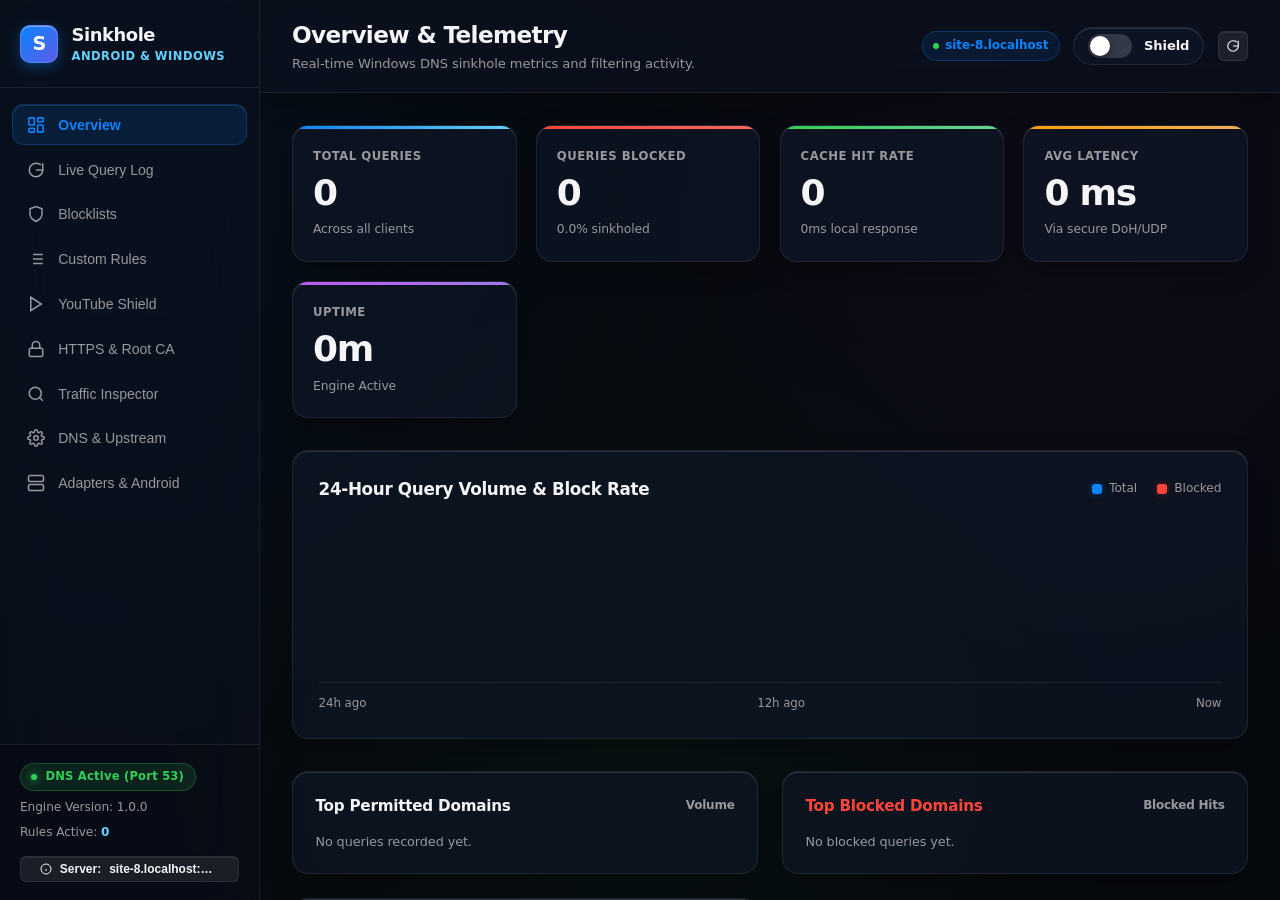
==== android/app/src/main/assets/index.html @ f1a3c6c8 "feat: complete native Android Studio app and mobile-optimized hybrid dashboard" ====
<!DOCTYPE html>
<html lang="en">
<head>
  <meta charset="UTF-8">
  <meta name="viewport" content="width=device-width, initial-scale=1.0, viewport-fit=cover">
  <meta name="theme-color" content="#06090e" media="(prefers-color-scheme: dark)">
  <meta name="theme-color" content="#06090e">
  <meta name="mobile-web-app-capable" content="yes">
  <meta name="apple-mobile-web-app-capable" content="yes">
  <meta name="apple-mobile-web-app-status-bar-style" content="black-translucent">
  <link rel="manifest" href="/manifest.json">
  <title>Sinkhole - Windows Network Ad & Tracker Filter</title>
  <style>
    /* -------------------------------------------------------------
       APPLE DESIGN & MOBILE-NATIVE INTERFACE TOKENS
       WWDC Designing Fluid Interfaces, Emil Kowalski & Mobile-Native
       ------------------------------------------------------------- */
    :root {
      /* Typography & Font Sizing */
      --font-system: -apple-system, BlinkMacSystemFont, "SF Pro Display", "SF Pro Text", "Segoe UI Variable Text", "Segoe UI", Roboto, system-ui, sans-serif;
      --font-mono: "SF Mono", "Cascadia Code", "Fira Code", Menlo, Consolas, monospace;

      /* Dark Mode Palette with Translucency */
      --bg-base: #06090e;
      --bg-ambient-blue: rgba(10, 132, 255, 0.05);
      --bg-ambient-purple: rgba(191, 90, 242, 0.04);
      --bg-ambient-emerald: rgba(48, 209, 88, 0.04);

      /* Dynamic Glass Materials */
      --glass-sidebar: rgba(11, 17, 29, 0.75);
      --glass-topbar: rgba(11, 17, 29, 0.82);
      --glass-card: rgba(17, 25, 42, 0.58);
      --glass-card-hover: rgba(24, 35, 58, 0.72);
      --glass-input: rgba(8, 13, 23, 0.7);
      --glass-border: rgba(255, 255, 255, 0.08);
      --glass-border-hover: rgba(255, 255, 255, 0.16);
      --glass-highlight: rgba(255, 255, 255, 0.12);

      /* Apple System Hues (Dark Mode Vibrancy) */
      --apple-blue: #0A84FF;
      --apple-blue-glow: rgba(10, 132, 255, 0.35);
      --apple-green: #30D158;
      --apple-green-glow: rgba(48, 209, 88, 0.35);
      --apple-red: #FF453A;
      --apple-red-glow: rgba(255, 69, 58, 0.35);
      --apple-amber: #FF9F0A;
      --apple-amber-glow: rgba(255, 159, 10, 0.35);
      --apple-purple: #BF5AF2;
      --apple-purple-glow: rgba(191, 90, 242, 0.35);
      --apple-teal: #64D2FF;
      --apple-indigo: #5E5CE6;

      /* Text Hierarchy */
      --text-primary: #F5F5F7;
      --text-secondary: #98989D;
      --text-tertiary: #636366;
      --text-inverse: #000000;

      /* Spring Constants */
      --spring-crit: cubic-bezier(0.16, 1, 0.3, 1);
      --spring-overshoot: cubic-bezier(0.175, 0.885, 0.32, 1.275);
      --spring-press: cubic-bezier(0.2, 0, 0, 1);
      --radius-sm: 8px;
      --radius-md: 12px;
      --radius-lg: 16px;
      --radius-pill: 9999px;
    }

    /* Base Reset & Mobile-Native Performance */
    *, *::before, *::after {
      box-sizing: border-box;
      margin: 0;
      padding: 0;
      -webkit-font-smoothing: antialiased;
      -moz-osx-font-smoothing: grayscale;
    }

    html {
      -webkit-tap-highlight-color: transparent; /* Kill touch tap highlight flash */
    }

    body {
      background-color: var(--bg-base);
      background-image:
        radial-gradient(circle at 10% 15%, var(--bg-ambient-blue) 0%, transparent 45%),
        radial-gradient(circle at 85% 25%, var(--bg-ambient-purple) 0%, transparent 40%),
        radial-gradient(circle at 50% 85%, var(--bg-ambient-emerald) 0%, transparent 50%);
      background-attachment: fixed;
      color: var(--text-primary);
      font-family: var(--font-system);
      font-size: 14px;
      line-height: 1.45;
      letter-spacing: -0.006em;
      min-height: 100vh;
      min-height: 100dvh;
      display: flex;
      overflow: hidden;
      overscroll-behavior-y: none; /* Prevent pull-to-refresh hijacking */
      padding-top: env(safe-area-inset-top, 0px);
      padding-left: env(safe-area-inset-left, 0px);
      padding-right: env(safe-area-inset-right, 0px);
    }

    button, a, input, select, textarea {
      touch-action: manipulation; /* Eliminate 300ms tap delay */
    }

    /* Tabular numbers for counters, latency and timestamps */
    .num-tnum {
      font-feature-settings: "tnum" 1, "cv02" 1;
    }

    /* -------------------------------------------------------------
       1. SIDEBAR / DRAWER NAVIGATION
       ------------------------------------------------------------- */
    aside {
      width: 260px;
      background: var(--glass-sidebar);
      backdrop-filter: blur(28px) saturate(190%);
      -webkit-backdrop-filter: blur(28px) saturate(190%);
      border-right: 1px solid var(--glass-border);
      display: flex;
      flex-direction: column;
      flex-shrink: 0;
      z-index: 50;
      user-select: none;
      transition: transform 300ms var(--spring-crit);
    }

    .brand {
      padding: 1.4rem 1.25rem;
      display: flex;
      align-items: center;
      gap: 0.85rem;
      border-bottom: 1px solid var(--glass-border);
    }

    .brand-logo {
      width: 38px;
      height: 38px;
      background: linear-gradient(135deg, #0A84FF 0%, #5E5CE6 100%);
      border-radius: 10px;
      display: flex;
      align-items: center;
      justify-content: center;
      font-weight: 800;
      color: #ffffff;
      font-size: 1.2rem;
      box-shadow: 0 4px 14px var(--apple-blue-glow), inset 0 1px 0 rgba(255, 255, 255, 0.35);
      border: 1px solid rgba(255, 255, 255, 0.15);
      letter-spacing: -0.03em;
    }

    .brand-title {
      font-weight: 700;
      font-size: 1.12rem;
      letter-spacing: -0.025em;
      color: var(--text-primary);
    }

    .brand-sub {
      font-size: 0.72rem;
      color: var(--apple-teal);
      font-weight: 600;
      letter-spacing: 0.04em;
      text-transform: uppercase;
    }

    nav {
      padding: 1rem 0.75rem;
      display: flex;
      flex-direction: column;
      gap: 0.25rem;
      flex: 1;
      overflow-y: auto;
    }

    .nav-btn {
      display: flex;
      align-items: center;
      gap: 0.85rem;
      padding: 0.65rem 0.85rem;
      color: var(--text-secondary);
      border-radius: var(--radius-md);
      border: 1px solid transparent;
      background: transparent;
      cursor: pointer;
      font-size: 0.88rem;
      font-weight: 500;
      text-align: left;
      width: 100%;
      position: relative;
      transition: background 160ms var(--spring-crit), color 160ms var(--spring-crit), border-color 160ms;
    }

    .nav-btn svg {
      width: 18px;
      height: 18px;
      stroke-width: 2;
      flex-shrink: 0;
      transition: transform 180ms var(--spring-crit);
    }

    @media (hover: hover) and (pointer: fine) {
      .nav-btn:hover {
        background: rgba(255, 255, 255, 0.04);
        color: var(--text-primary);
      }
      .btn-secondary:hover {
        background: rgba(255, 255, 255, 0.12);
        border-color: var(--glass-border-hover);
      }
      .btn-primary:hover {
        background: linear-gradient(180deg, #1A8EFF 0%, #0A7AE5 100%);
        box-shadow: 0 6px 16px var(--apple-blue-glow), inset 0 1px 0 rgba(255, 255, 255, 0.45);
      }
      .stat-card:hover {
        transform: translateY(-2px);
        border-color: var(--glass-border-hover);
        box-shadow: inset 0 1px 0 rgba(255, 255, 255, 0.18), 0 12px 32px rgba(0, 0, 0, 0.38);
      }
    }

    .nav-btn:active, .btn:active, .mobile-nav-item:active {
      transform: scale(0.97);
      transition: transform 80ms var(--spring-press);
    }

    .nav-btn.active {
      background: rgba(10, 132, 255, 0.12);
      color: var(--apple-blue);
      font-weight: 600;
      border-color: rgba(10, 132, 255, 0.25);
      box-shadow: inset 0 1px 0 rgba(255, 255, 255, 0.08);
    }

    .nav-btn.active svg {
      transform: scale(1.06);
    }

    .sidebar-footer {
      padding: 1.1rem 1.25rem;
      border-top: 1px solid var(--glass-border);
      font-size: 0.76rem;
      color: var(--text-secondary);
      display: flex;
      flex-direction: column;
      gap: 0.5rem;
      background: rgba(0, 0, 0, 0.15);
    }

    .status-pill {
      display: inline-flex;
      align-items: center;
      gap: 0.5rem;
      padding: 0.28rem 0.65rem;
      background: rgba(48, 209, 88, 0.12);
      color: var(--apple-green);
      border-radius: var(--radius-pill);
      font-size: 0.72rem;
      font-weight: 600;
      letter-spacing: 0.02em;
      border: 1px solid rgba(48, 209, 88, 0.25);
      width: fit-content;
    }

    .status-dot {
      width: 6px;
      height: 6px;
      border-radius: 50%;
      background: currentColor;
      box-shadow: 0 0 8px currentColor;
      animation: pulseGlow 2.5s infinite ease-in-out;
    }

    @keyframes pulseGlow {
      0%, 100% { opacity: 1; transform: scale(1); }
      50% { opacity: 0.45; transform: scale(0.85); }
    }

    /* -------------------------------------------------------------
       2. MAIN VIEW CONTAINER & FLOATING TOPBAR
       ------------------------------------------------------------- */
    main {
      flex: 1;
      height: 100vh;
      height: 100dvh;
      overflow-y: auto;
      overflow-x: hidden;
      display: flex;
      flex-direction: column;
      position: relative;
    }

    .topbar {
      position: sticky;
      top: 0;
      z-index: 40;
      background: var(--glass-topbar);
      backdrop-filter: blur(24px) saturate(190%);
      -webkit-backdrop-filter: blur(24px) saturate(190%);
      border-bottom: 1px solid var(--glass-border);
      padding: 1.15rem 2rem;
      display: flex;
      justify-content: space-between;
      align-items: center;
      box-shadow: 0 8px 24px rgba(0, 0, 0, 0.25);
    }

    .topbar-left {
      display: flex;
      align-items: center;
      gap: 0.75rem;
    }

    .menu-toggle-btn {
      display: none;
      background: rgba(255, 255, 255, 0.06);
      border: 1px solid var(--glass-border);
      border-radius: var(--radius-sm);
      color: var(--text-primary);
      padding: 0.5rem;
      cursor: pointer;
      align-items: center;
      justify-content: center;
    }

    .menu-toggle-btn svg {
      width: 20px;
      height: 20px;
    }

    .view-title {
      font-size: 1.45rem;
      font-weight: 700;
      letter-spacing: -0.028em;
      color: var(--text-primary);
    }

    .view-desc {
      font-size: 0.82rem;
      color: var(--text-secondary);
      margin-top: 0.15rem;
    }

    .topbar-actions {
      display: flex;
      align-items: center;
      gap: 0.85rem;
    }

    .server-pill {
      display: inline-flex;
      align-items: center;
      gap: 0.4rem;
      padding: 0.35rem 0.65rem;
      background: rgba(10, 132, 255, 0.1);
      border: 1px solid rgba(10, 132, 255, 0.25);
      border-radius: var(--radius-pill);
      color: var(--apple-blue);
      font-size: 0.75rem;
      font-weight: 600;
      cursor: pointer;
      user-select: none;
    }

    /* -------------------------------------------------------------
       3. APPLE HARDWARE SPRING SWITCH (iOS Physics)
       ------------------------------------------------------------- */
    .apple-switch {
      display: inline-flex;
      align-items: center;
      gap: 0.75rem;
      cursor: pointer;
      user-select: none;
      background: var(--glass-card);
      border: 1px solid var(--glass-border);
      padding: 0.35rem 0.85rem;
      border-radius: var(--radius-pill);
      box-shadow: inset 0 1px 0 var(--glass-highlight);
      transition: background 180ms, border-color 180ms;
    }

    .apple-switch-label {
      font-size: 0.82rem;
      font-weight: 600;
      color: var(--text-primary);
    }

    .apple-switch input {
      display: none;
    }

    .apple-switch-track {
      width: 44px;
      height: 24px;
      background: rgba(255, 255, 255, 0.16);
      border-radius: var(--radius-pill);
      position: relative;
      transition: background 250ms var(--spring-crit), box-shadow 250ms;
    }

    .apple-switch-thumb {
      position: absolute;
      top: 2px;
      left: 2px;
      width: 20px;
      height: 20px;
      background: #ffffff;
      border-radius: 50%;
      box-shadow: 0 2px 6px rgba(0, 0, 0, 0.4);
      transition: transform 300ms var(--spring-overshoot), width 120ms;
    }

    .apple-switch:active .apple-switch-thumb {
      width: 24px;
    }

    .apple-switch input:checked + .apple-switch-track {
      background: var(--apple-green);
      box-shadow: 0 0 14px var(--apple-green-glow);
    }

    .apple-switch input:checked + .apple-switch-track .apple-switch-thumb {
      transform: translateX(20px);
    }

    /* -------------------------------------------------------------
       4. INTERACTIVE VIEW PANELS & TRANSITIONS
       ------------------------------------------------------------- */
    .view-container {
      display: none;
      padding: 2rem;
      max-width: 1320px;
      width: 100%;
      margin: 0 auto;
      animation: viewSlideIn 320ms var(--spring-crit) forwards;
      will-change: transform, opacity;
    }

    .view-container.active {
      display: block;
    }

    @keyframes viewSlideIn {
      0% {
        opacity: 0;
        transform: translateY(6px) scale(0.995);
      }
      100% {
        opacity: 1;
        transform: translateY(0) scale(1);
      }
    }

    /* -------------------------------------------------------------
       5. TELEMETRY CARDS & OPTICAL METRICS
       ------------------------------------------------------------- */
    .stats-grid {
      display: grid;
      grid-template-columns: repeat(auto-fit, minmax(210px, 1fr));
      gap: 1.2rem;
      margin-bottom: 2rem;
    }

    .stat-card {
      background: var(--glass-card);
      backdrop-filter: blur(20px) saturate(180%);
      -webkit-backdrop-filter: blur(20px) saturate(180%);
      border: 1px solid var(--glass-border);
      border-radius: var(--radius-lg);
      padding: 1.35rem 1.25rem;
      display: flex;
      flex-direction: column;
      gap: 0.45rem;
      position: relative;
      overflow: hidden;
      box-shadow: inset 0 1px 0 var(--glass-highlight), 0 8px 24px rgba(0, 0, 0, 0.28);
      transition: transform 240ms var(--spring-crit), border-color 240ms, box-shadow 240ms;
    }

    .stat-card::after {
      content: '';
      position: absolute;
      top: 0;
      left: 0;
      right: 0;
      height: 3px;
      background: transparent;
      transition: background 200ms;
    }

    .stat-card.blue::after { background: linear-gradient(90deg, var(--apple-blue), var(--apple-teal)); }
    .stat-card.red::after { background: linear-gradient(90deg, var(--apple-red), #FF6961); }
    .stat-card.green::after { background: linear-gradient(90deg, var(--apple-green), #68D391); }
    .stat-card.amber::after { background: linear-gradient(90deg, var(--apple-amber), #F6AD55); }
    .stat-card.purple::after { background: linear-gradient(90deg, var(--apple-purple), #9F7AEA); }

    .stat-title {
      font-size: 0.73rem;
      color: var(--text-secondary);
      text-transform: uppercase;
      font-weight: 600;
      letter-spacing: 0.04em;
    }

    .stat-value {
      font-size: 2.25rem;
      font-weight: 700;
      line-height: 1.05;
      letter-spacing: -0.035em;
      color: var(--text-primary);
      font-feature-settings: "tnum" 1, "cv02" 1;
      margin: 0.15rem 0;
    }

    .stat-sub {
      font-size: 0.77rem;
      color: var(--text-secondary);
      font-weight: 500;
    }

    /* -------------------------------------------------------------
       6. INTERACTIVE 24-HOUR TIMELINE & SCRUBBER
       ------------------------------------------------------------- */
    .chart-card {
      background: var(--glass-card);
      backdrop-filter: blur(20px) saturate(180%);
      -webkit-backdrop-filter: blur(20px) saturate(180%);
      border: 1px solid var(--glass-border);
      border-radius: var(--radius-lg);
      padding: 1.6rem;
      margin-bottom: 2rem;
      box-shadow: inset 0 1px 0 var(--glass-highlight), 0 8px 24px rgba(0, 0, 0, 0.28);
      position: relative;
    }

    .chart-header {
      display: flex;
      justify-content: space-between;
      align-items: center;
      margin-bottom: 1.4rem;
    }

    .chart-title {
      font-size: 1.05rem;
      font-weight: 600;
      letter-spacing: -0.02em;
    }

    .chart-legend {
      display: flex;
      gap: 1.25rem;
      font-size: 0.76rem;
      color: var(--text-secondary);
    }

    .legend-item {
      display: flex;
      align-items: center;
      gap: 0.45rem;
      font-weight: 500;
    }

    .legend-box {
      width: 10px;
      height: 10px;
      border-radius: 3px;
    }

    .legend-box.total { background: var(--apple-blue); box-shadow: 0 0 6px var(--apple-blue-glow); }
    .legend-box.blocked { background: var(--apple-red); box-shadow: 0 0 6px var(--apple-red-glow); }

    .chart-bars-wrap {
      position: relative;
      height: 160px;
      border-bottom: 1px solid var(--glass-border);
      padding-top: 1rem;
    }

    .chart-bars {
      display: flex;
      align-items: flex-end;
      gap: 6px;
      height: 100%;
      width: 100%;
    }

    .bar-col {
      flex: 1;
      height: 100%;
      display: flex;
      flex-direction: column;
      justify-content: flex-end;
      position: relative;
      cursor: pointer;
      border-radius: 4px 4px 0 0;
      transition: background 120ms;
    }

    .bar-col:hover {
      background: rgba(255, 255, 255, 0.04);
    }

    .bar-fill {
      width: 100%;
      background: linear-gradient(to top, rgba(10, 132, 255, 0.25), var(--apple-blue));
      border-radius: 4px 4px 0 0;
      position: relative;
      min-height: 3px;
      transition: height 300ms var(--spring-crit);
    }

    .bar-fill-blocked {
      position: absolute;
      bottom: 0;
      width: 100%;
      background: linear-gradient(to top, rgba(255, 69, 58, 0.5), var(--apple-red));
      border-radius: 4px 4px 0 0;
      min-height: 2px;
      box-shadow: 0 0 8px var(--apple-red-glow);
    }

    #chartScrubberTooltip {
      position: absolute;
      top: 12px;
      left: 0;
      pointer-events: none;
      background: rgba(18, 27, 44, 0.92);
      backdrop-filter: blur(20px);
      -webkit-backdrop-filter: blur(20px);
      border: 1px solid var(--glass-border-hover);
      box-shadow: 0 10px 30px rgba(0, 0, 0, 0.5), inset 0 1px 0 rgba(255, 255, 255, 0.2);
      padding: 0.45rem 0.85rem;
      border-radius: var(--radius-md);
      font-size: 0.75rem;
      white-space: nowrap;
      z-index: 20;
      opacity: 0;
      transform: translateX(-50%) translateY(0);
      transition: opacity 160ms, transform 160ms var(--spring-crit);
    }

    #chartScrubberTooltip.visible {
      opacity: 1;
    }

    .chart-labels {
      display: flex;
      justify-content: space-between;
      margin-top: 0.75rem;
      font-size: 0.74rem;
      color: var(--text-secondary);
      font-weight: 500;
    }

    /* -------------------------------------------------------------
       7. RANKINGS & PROPORTION METERS
       ------------------------------------------------------------- */
    .ranks-grid {
      display: grid;
      grid-template-columns: repeat(auto-fit, minmax(320px, 1fr));
      gap: 1.5rem;
      margin-bottom: 2rem;
    }

    .rank-card {
      background: var(--glass-card);
      backdrop-filter: blur(20px) saturate(180%);
      -webkit-backdrop-filter: blur(20px) saturate(180%);
      border: 1px solid var(--glass-border);
      border-radius: var(--radius-lg);
      padding: 1.4rem;
      box-shadow: inset 0 1px 0 var(--glass-highlight), 0 8px 24px rgba(0, 0, 0, 0.28);
    }

    .rank-title {
      font-size: 0.95rem;
      font-weight: 600;
      letter-spacing: -0.015em;
      margin-bottom: 1rem;
      display: flex;
      justify-content: space-between;
      align-items: center;
    }

    .rank-list {
      display: flex;
      flex-direction: column;
      gap: 0.5rem;
    }

    .rank-item {
      display: flex;
      align-items: center;
      justify-content: space-between;
      font-size: 0.84rem;
      padding: 0.55rem 0.75rem;
      border-radius: var(--radius-sm);
      background: rgba(255, 255, 255, 0.02);
      border: 1px solid rgba(255, 255, 255, 0.03);
      position: relative;
      overflow: hidden;
      transition: background 150ms;
    }

    .rank-key {
      overflow: hidden;
      text-overflow: ellipsis;
      white-space: nowrap;
      max-width: 220px;
      font-family: var(--font-mono);
      font-size: 0.8rem;
    }

    .rank-val {
      font-weight: 600;
      color: var(--text-secondary);
      background: rgba(255, 255, 255, 0.06);
      padding: 0.2rem 0.5rem;
      border-radius: 6px;
      font-size: 0.74rem;
      font-feature-settings: "tnum" 1;
    }

    /* -------------------------------------------------------------
       8. TABLES & LIVE INSPECTION STREAMS
       ------------------------------------------------------------- */
    .table-container {
      background: var(--glass-card);
      backdrop-filter: blur(20px) saturate(180%);
      -webkit-backdrop-filter: blur(20px) saturate(180%);
      border: 1px solid var(--glass-border);
      border-radius: var(--radius-lg);
      overflow-x: auto;
      margin-bottom: 2rem;
      box-shadow: inset 0 1px 0 var(--glass-highlight), 0 8px 24px rgba(0, 0, 0, 0.28);
    }

    .table-toolbar {
      padding: 1.1rem 1.4rem;
      display: flex;
      justify-content: space-between;
      align-items: center;
      gap: 1rem;
      border-bottom: 1px solid var(--glass-border);
      background: rgba(255, 255, 255, 0.015);
      flex-wrap: wrap;
    }

    table {
      width: 100%;
      border-collapse: collapse;
      font-size: 0.84rem;
      text-align: left;
      min-width: 600px;
    }

    th {
      padding: 0.9rem 1.25rem;
      background: rgba(0, 0, 0, 0.25);
      color: var(--text-secondary);
      font-weight: 600;
      text-transform: uppercase;
      font-size: 0.68rem;
      letter-spacing: 0.05em;
      border-bottom: 1px solid var(--glass-border);
      user-select: none;
    }

    td {
      padding: 0.85rem 1.25rem;
      border-bottom: 1px solid var(--glass-border);
      color: var(--text-primary);
      transition: background 120ms;
    }

    tr:last-child td { border-bottom: none; }
    tr:hover td { background: rgba(255, 255, 255, 0.03); }

    .row-animate-enter {
      animation: rowFadeSlide 280ms var(--spring-crit) forwards;
    }

    @keyframes rowFadeSlide {
      from {
        opacity: 0;
        background: rgba(10, 132, 255, 0.12);
        transform: translateY(-4px);
      }
      to {
        opacity: 1;
        background: transparent;
        transform: translateY(0);
      }
    }

    /* -------------------------------------------------------------
       9. STATUS BADGES & CAPSULES
       ------------------------------------------------------------- */
    .badge {
      display: inline-flex;
      align-items: center;
      gap: 0.4rem;
      padding: 0.24rem 0.65rem;
      border-radius: var(--radius-pill);
      font-size: 0.7rem;
      font-weight: 600;
      text-transform: uppercase;
      letter-spacing: 0.03em;
      border: 1px solid transparent;
    }

    .badge-dot {
      width: 5px;
      height: 5px;
      border-radius: 50%;
      background: currentColor;
    }

    .badge.allowed {
      background: rgba(48, 209, 88, 0.12);
      color: var(--apple-green);
      border-color: rgba(48, 209, 88, 0.25);
    }

    .badge.blocked {
      background: rgba(255, 69, 58, 0.12);
      color: var(--apple-red);
      border-color: rgba(255, 69, 58, 0.25);
    }

    .badge.cached {
      background: rgba(10, 132, 255, 0.12);
      color: var(--apple-blue);
      border-color: rgba(10, 132, 255, 0.25);
    }

    .badge.error {
      background: rgba(255, 159, 10, 0.12);
      color: var(--apple-amber);
      border-color: rgba(255, 159, 10, 0.25);
    }

    /* -------------------------------------------------------------
       10. INPUTS, BUTTONS & FORM ELEMENTS
       ------------------------------------------------------------- */
    .input-group {
      display: flex;
      gap: 0.65rem;
      align-items: center;
      flex-wrap: wrap;
    }

    input[type="text"], input[type="number"], select, textarea {
      background: var(--glass-input);
      border: 1px solid var(--glass-border);
      color: var(--text-primary);
      padding: 0.55rem 0.95rem;
      border-radius: var(--radius-sm);
      font-size: 0.85rem;
      font-family: inherit;
      outline: none;
      box-shadow: inset 0 1px 2px rgba(0, 0, 0, 0.25);
      transition: border-color 150ms, box-shadow 150ms;
    }

    input[type="text"]:focus, input[type="number"]:focus, select:focus, textarea:focus {
      border-color: var(--apple-blue);
      box-shadow: 0 0 0 3px var(--apple-blue-glow);
    }

    textarea {
      width: 100%;
      min-height: 80px;
      resize: vertical;
    }

    .btn {
      display: inline-flex;
      align-items: center;
      gap: 0.5rem;
      padding: 0.55rem 1.05rem;
      border-radius: var(--radius-sm);
      border: 1px solid transparent;
      cursor: pointer;
      font-size: 0.84rem;
      font-weight: 600;
      white-space: nowrap;
      user-select: none;
      transition: transform 80ms var(--spring-press), background 160ms, border-color 160ms, box-shadow 160ms;
    }

    .btn-primary {
      background: linear-gradient(180deg, #0A84FF 0%, #0071E3 100%);
      color: #ffffff;
      border-color: rgba(255, 255, 255, 0.2);
      box-shadow: 0 4px 12px var(--apple-blue-glow), inset 0 1px 0 rgba(255, 255, 255, 0.35);
    }

    .btn-secondary {
      background: rgba(255, 255, 255, 0.08);
      color: var(--text-primary);
      border-color: var(--glass-border);
      box-shadow: inset 0 1px 0 rgba(255, 255, 255, 0.08);
    }

    .btn-danger {
      background: rgba(255, 69, 58, 0.15);
      color: var(--apple-red);
      border-color: rgba(255, 69, 58, 0.25);
    }

    .btn-sm {
      padding: 0.32rem 0.7rem;
      font-size: 0.75rem;
      border-radius: 6px;
    }

    /* -------------------------------------------------------------
       11. PANELS & SECTIONS
       ------------------------------------------------------------- */
    .panel {
      background: var(--glass-card);
      backdrop-filter: blur(20px) saturate(180%);
      -webkit-backdrop-filter: blur(20px) saturate(180%);
      border: 1px solid var(--glass-border);
      border-radius: var(--radius-lg);
      padding: 1.6rem;
      margin-bottom: 1.5rem;
      box-shadow: inset 0 1px 0 var(--glass-highlight), 0 8px 24px rgba(0, 0, 0, 0.28);
    }

    .panel-title {
      font-size: 1.15rem;
      font-weight: 700;
      letter-spacing: -0.022em;
      margin-bottom: 0.25rem;
    }

    .panel-sub {
      font-size: 0.82rem;
      color: var(--text-secondary);
      margin-bottom: 1.4rem;
    }

    .form-row {
      display: flex;
      flex-direction: column;
      gap: 0.45rem;
      margin-bottom: 1.25rem;
    }

    .form-row label {
      font-size: 0.8rem;
      font-weight: 600;
      color: var(--text-secondary);
    }

    .form-help {
      font-size: 0.74rem;
      color: var(--text-secondary);
      margin-top: 0.25rem;
    }

    .code-box {
      background: rgba(0, 0, 0, 0.35);
      border: 1px solid var(--glass-border);
      border-radius: 6px;
      padding: 0.65rem 0.85rem;
      font-family: var(--font-mono);
      font-size: 0.8rem;
      color: var(--apple-teal);
      overflow-x: auto;
    }

    /* -------------------------------------------------------------
       12. SONNER-GRADE FLUID TOAST & MODAL SYSTEM
       ------------------------------------------------------------- */
    .toast {
      position: fixed;
      bottom: 2rem;
      right: 2rem;
      background: rgba(22, 33, 54, 0.94);
      backdrop-filter: blur(24px) saturate(200%);
      -webkit-backdrop-filter: blur(24px) saturate(200%);
      color: #ffffff;
      padding: 0.85rem 1.4rem;
      border-radius: var(--radius-md);
      border: 1px solid var(--apple-blue);
      box-shadow: 0 16px 36px rgba(0, 0, 0, 0.55), inset 0 1px 0 rgba(255, 255, 255, 0.2);
      z-index: 1000;
      transform: translateY(30px) scale(0.92);
      opacity: 0;
      pointer-events: none;
      transition: transform 320ms var(--spring-crit), opacity 240ms;
      font-size: 0.86rem;
      font-weight: 500;
      display: flex;
      align-items: center;
      gap: 0.65rem;
    }

    .toast.show {
      transform: translateY(0) scale(1);
      opacity: 1;
      pointer-events: auto;
    }

    /* Modal Backdrop & Sheet */
    .modal-backdrop {
      position: fixed;
      inset: 0;
      background: rgba(0, 0, 0, 0.65);
      backdrop-filter: blur(12px);
      -webkit-backdrop-filter: blur(12px);
      z-index: 200;
      display: none;
      align-items: center;
      justify-content: center;
      padding: 1rem;
      animation: fadeIn 200ms ease;
    }

    .modal-backdrop.active {
      display: flex;
    }

    .modal-card {
      background: rgba(20, 30, 50, 0.95);
      border: 1px solid var(--glass-border-hover);
      box-shadow: 0 24px 60px rgba(0, 0, 0, 0.7), inset 0 1px 0 rgba(255, 255, 255, 0.2);
      border-radius: var(--radius-lg);
      width: 100%;
      max-width: 480px;
      padding: 1.75rem;
      position: relative;
      animation: modalSlideUp 300ms var(--spring-crit);
    }

    @keyframes modalSlideUp {
      from { transform: translateY(20px) scale(0.96); opacity: 0; }
      to { transform: translateY(0) scale(1); opacity: 1; }
    }

    @keyframes fadeIn {
      from { opacity: 0; }
      to { opacity: 1; }
    }

    /* -------------------------------------------------------------
       13. MOBILE BOTTOM NAVIGATION & RESPONSIVE LAYOUT
       ------------------------------------------------------------- */
    .mobile-bottom-bar {
      display: none;
    }

    .drawer-scrim {
      display: none;
      position: fixed;
      inset: 0;
      background: rgba(0, 0, 0, 0.6);
      backdrop-filter: blur(8px);
      -webkit-backdrop-filter: blur(8px);
      z-index: 80;
    }

    @media (max-width: 768px) {
      body {
        flex-direction: column;
      }

      /* Transform desktop sidebar into slide-over drawer */
      aside {
        position: fixed;
        top: 0;
        bottom: 0;
        left: 0;
        width: 280px;
        z-index: 100;
        transform: translateX(-100%);
        box-shadow: 0 0 40px rgba(0, 0, 0, 0.8);
      }

      aside.drawer-open {
        transform: translateX(0);
      }

      .drawer-scrim.drawer-open {
        display: block;
      }

      .menu-toggle-btn {
        display: flex;
      }

      .topbar {
        padding: 0.85rem 1rem;
      }

      .view-title {
        font-size: 1.15rem;
      }

      .view-desc {
        display: none; /* Keep mobile topbar clean */
      }

      .view-container {
        padding: 1rem 0.85rem 5rem 0.85rem;
      }

      .stats-grid {
        grid-template-columns: repeat(2, 1fr);
        gap: 0.75rem;
      }

      .stat-card {
        padding: 1rem 0.85rem;
      }

      .stat-value {
        font-size: 1.75rem;
      }

      .chart-card {
        padding: 1.15rem 1rem;
      }

      .chart-bars-wrap {
        height: 120px;
      }

      .ranks-grid {
        grid-template-columns: 1fr;
        gap: 1rem;
      }

      /* Fix inputs auto-zooming on mobile */
      input[type="text"], input[type="number"], select, textarea {
        font-size: 16px !important;
      }

      /* Mobile Bottom Bar */
      .mobile-bottom-bar {
        display: flex;
        position: fixed;
        bottom: 0;
        left: 0;
        right: 0;
        height: calc(60px + env(safe-area-inset-bottom, 0px));
        padding-bottom: env(safe-area-inset-bottom, 0px);
        background: rgba(11, 17, 29, 0.92);
        backdrop-filter: blur(28px) saturate(200%);
        -webkit-backdrop-filter: blur(28px) saturate(200%);
        border-top: 1px solid var(--glass-border);
        z-index: 90;
        justify-content: space-around;
        align-items: center;
        user-select: none;
      }

      .mobile-nav-item {
        display: flex;
        flex-direction: column;
        align-items: center;
        gap: 3px;
        color: var(--text-secondary);
        font-size: 0.68rem;
        font-weight: 500;
        cursor: pointer;
        background: none;
        border: none;
        padding: 6px 12px;
        border-radius: var(--radius-sm);
        transition: color 150ms;
        touch-action: manipulation;
      }

      .mobile-nav-item svg {
        width: 22px;
        height: 22px;
        stroke-width: 2;
      }

      .mobile-nav-item.active {
        color: var(--apple-blue);
        font-weight: 600;
      }

      .toast {
        bottom: calc(75px + env(safe-area-inset-bottom, 0px));
        right: 1rem;
        left: 1rem;
        justify-content: center;
      }
    }

    /* -------------------------------------------------------------
       14. ACCESSIBILITY ENGINES
       ------------------------------------------------------------- */
    @media (prefers-reduced-motion: reduce) {
      *, *::before, *::after {
        animation-duration: 0.01ms !important;
        animation-iteration-count: 1 !important;
        transition-duration: 0.01ms !important;
        transform: none !important;
      }
      .view-container {
        animation: none !important;
      }
    }

    @media (prefers-reduced-transparency: reduce) {
      aside, .topbar, .stat-card, .chart-card, .table-container, .panel, .toast, .mobile-bottom-bar, .modal-card {
        background: #0f172a !important;
        backdrop-filter: none !important;
        -webkit-backdrop-filter: none !important;
      }
    }
  </style>
</head>
<body>

  <!-- Drawer Scrim for Mobile -->
  <div class="drawer-scrim" id="drawerScrim" onclick="closeDrawer()"></div>

  <!-- Translucent Floating Sidebar / Drawer -->
  <aside id="sideNavDrawer">
    <div class="brand">
      <div class="brand-logo">S</div>
      <div>
        <div class="brand-title">Sinkhole</div>
        <div class="brand-sub">Android & Windows</div>
      </div>
    </div>
    <nav>
      <button class="nav-btn active" onclick="switchView('overview')">
        <svg viewBox="0 0 24 24" fill="none" stroke="currentColor"><rect width="7" height="9" x="3" y="3" rx="1"/><rect width="7" height="5" x="14" y="3" rx="1"/><rect width="7" height="9" x="14" y="12" rx="1"/><rect width="7" height="5" x="3" y="16" rx="1"/></svg>
        Overview
      </button>
      <button class="nav-btn" onclick="switchView('querylog')">
        <svg viewBox="0 0 24 24" fill="none" stroke="currentColor"><path d="M21 12a9 9 0 1 1-9-9c2.52 0 4.85.83 6.72 2.24"/><path d="M21 3v9h-9"/></svg>
        Live Query Log
      </button>
      <button class="nav-btn" onclick="switchView('blocklists')">
        <svg viewBox="0 0 24 24" fill="none" stroke="currentColor"><path d="M12 22s8-4 8-10V5l-8-3-8 3v7c0 6 8 10 8 10z"/></svg>
        Blocklists
      </button>
      <button class="nav-btn" onclick="switchView('rules')">
        <svg viewBox="0 0 24 24" fill="none" stroke="currentColor"><line x1="8" y1="6" x2="21" y2="6"/><line x1="8" y1="12" x2="21" y2="12"/><line x1="8" y1="18" x2="21" y2="18"/><line x1="3" y1="6" x2="3.01" y2="6"/><line x1="3" y1="12" x2="3.01" y2="12"/><line x1="3" y1="18" x2="3.01" y2="18"/></svg>
        Custom Rules
      </button>
      <button class="nav-btn" onclick="switchView('youtube')">
        <svg viewBox="0 0 24 24" fill="none" stroke="currentColor"><polygon points="5 3 19 12 5 21 5 3"/></svg>
        YouTube Shield
      </button>
      <button class="nav-btn" onclick="switchView('https')">
        <svg viewBox="0 0 24 24" fill="none" stroke="currentColor"><rect width="18" height="11" x="3" y="11" rx="2" ry="2"/><path d="M7 11V7a5 5 0 0 1 10 0v4"/></svg>
        HTTPS & Root CA
      </button>
      <button class="nav-btn" onclick="switchView('inspector')">
        <svg viewBox="0 0 24 24" fill="none" stroke="currentColor"><circle cx="11" cy="11" r="8"/><line x1="21" y1="21" x2="16.65" y2="16.65"/></svg>
        Traffic Inspector
      </button>
      <button class="nav-btn" onclick="switchView('settings')">
        <svg viewBox="0 0 24 24" fill="none" stroke="currentColor"><circle cx="12" cy="12" r="3"/><path d="M19.4 15a1.65 1.65 0 0 0 .33 1.82l.06.06a2 2 0 0 1 0 2.83 2 2 0 0 1-2.83 0l-.06-.06a1.65 1.65 0 0 0-1.82-.33 1.65 1.65 0 0 0-1 1.51V21a2 2 0 0 1-2 2 2 2 0 0 1-2-2v-.09A1.65 1.65 0 0 0 9 19.4a1.65 1.65 0 0 0-1.82.33l-.06.06a2 2 0 0 1-2.83 0 2 2 0 0 1 0-2.83l.06-.06a1.65 1.65 0 0 0 .33-1.82 1.65 1.65 0 0 0-1.51-1H3a2 2 0 0 1-2-2 2 2 0 0 1 2-2h.09A1.65 1.65 0 0 0 4.6 9a1.65 1.65 0 0 0-.33-1.82l-.06-.06a2 2 0 0 1 0-2.83 2 2 0 0 1 2.83 0l.06.06a1.65 1.65 0 0 0 1.82.33H9a1.65 1.65 0 0 0 1-1.51V3a2 2 0 0 1 2-2 2 2 0 0 1 2 2v.09a1.65 1.65 0 0 0 1 1.51 1.65 1.65 0 0 0 1.82-.33l.06-.06a2 2 0 0 1 2.83 0 2 2 0 0 1 0 2.83l-.06.06a1.65 1.65 0 0 0-.33 1.82V9a1.65 1.65 0 0 0 1.51 1H21a2 2 0 0 1 2 2 2 2 0 0 1-2 2h-.09a1.65 1.65 0 0 0-1.51 1z"/></svg>
        DNS & Upstream
      </button>
      <button class="nav-btn" onclick="switchView('network')">
        <svg viewBox="0 0 24 24" fill="none" stroke="currentColor"><rect width="20" height="8" x="2" y="2" rx="2" ry="2"/><rect width="20" height="8" x="2" y="14" rx="2" ry="2"/><line x1="6" y1="6" x2="6.01" y2="6"/><line x1="6" y1="18" x2="6.01" y2="18"/></svg>
        Adapters & Android
      </button>
    </nav>
    <div class="sidebar-footer">
      <div class="status-pill">
        <span class="status-dot"></span>
        <span id="dnsStatusText">DNS Active (Port 53)</span>
      </div>
      <div>Engine Version: <span id="serverVersion" class="num-tnum">1.0.0</span></div>
      <div>Rules Active: <span id="activeRulesCount" class="num-tnum" style="color:var(--apple-teal);font-weight:600;">0</span></div>
      <button class="btn btn-secondary btn-sm" onclick="openServerModal()" style="margin-top:0.4rem; justify-content:center;">
        <svg width="12" height="12" viewBox="0 0 24 24" fill="none" stroke="currentColor" stroke-width="2"><circle cx="12" cy="12" r="10"/><path d="M12 16v-4"/><path d="M12 8h.01"/></svg>
        Server: <span id="currentServerLabel" style="max-width:110px; overflow:hidden; text-overflow:ellipsis;">127.0.0.1:3002</span>
      </button>
    </div>
  </aside>

  <!-- Main View Container -->
  <main>

    <!-- Topbar (Common) -->
    <div class="topbar">
      <div class="topbar-left">
        <button class="menu-toggle-btn" onclick="toggleDrawer()" title="Open Navigation Menu">
          <svg viewBox="0 0 24 24" fill="none" stroke="currentColor" stroke-width="2"><line x1="3" y1="12" x2="21" y2="12"/><line x1="3" y1="6" x2="21" y2="6"/><line x1="3" y1="18" x2="21" y2="18"/></svg>
        </button>
        <div>
          <div class="view-title" id="pageTitle">Overview & Telemetry</div>
          <div class="view-desc" id="pageDesc">Real-time Windows DNS sinkhole metrics and filtering activity.</div>
        </div>
      </div>
      <div class="topbar-actions">
        <!-- Server chip for mobile -->
        <div class="server-pill" onclick="openServerModal()" title="Change Sinkhole Server Target">
          <span style="width:6px; height:6px; border-radius:50%; background:var(--apple-green);"></span>
          <span id="topbarServerIp">3002</span>
        </div>

        <!-- Apple Spring Switch -->
        <label class="apple-switch" title="Toggle global sinkhole protection">
          <input type="checkbox" id="protectionToggle" onchange="toggleProtection(this.checked)">
          <div class="apple-switch-track">
            <div class="apple-switch-thumb"></div>
          </div>
          <span class="apple-switch-label" id="protectionLabel">Shield</span>
        </label>

        <button class="btn btn-secondary btn-sm" onclick="refreshCurrentView()" style="padding:0.45rem;">
          <svg width="14" height="14" viewBox="0 0 24 24" fill="none" stroke="currentColor" stroke-width="2"><path d="M21 12a9 9 0 1 1-9-9c2.52 0 4.85.83 6.72 2.24"/><path d="M21 3v9h-9"/></svg>
        </button>
      </div>
    </div>

    <!-- VIEW 1: OVERVIEW -->
    <div id="view-overview" class="view-container active">
      <div class="stats-grid">
        <div class="stat-card blue">
          <div class="stat-title">Total Queries</div>
          <div class="stat-value num-tnum" id="statTotal">0</div>
          <div class="stat-sub">Across all clients</div>
        </div>
        <div class="stat-card red">
          <div class="stat-title">Queries Blocked</div>
          <div class="stat-value num-tnum" id="statBlocked">0</div>
          <div class="stat-sub num-tnum" id="statBlockedPct">0.0% sinkholed</div>
        </div>
        <div class="stat-card green">
          <div class="stat-title">Cache Hit Rate</div>
          <div class="stat-value num-tnum" id="statCached">0</div>
          <div class="stat-sub">0ms local response</div>
        </div>
        <div class="stat-card amber">
          <div class="stat-title">Avg Latency</div>
          <div class="stat-value num-tnum" id="statLatency">0 ms</div>
          <div class="stat-sub">Via secure DoH/UDP</div>
        </div>
        <div class="stat-card purple">
          <div class="stat-title">Uptime</div>
          <div class="stat-value num-tnum" id="statUptime">0m</div>
          <div class="stat-sub">Engine Active</div>
        </div>
      </div>

      <!-- Interactive 24-Hour Timeline -->
      <div class="chart-card">
        <div class="chart-header">
          <div class="chart-title">24-Hour Query Volume & Block Rate</div>
          <div class="chart-legend">
            <div class="legend-item"><span class="legend-box total"></span> Total</div>
            <div class="legend-item"><span class="legend-box blocked"></span> Blocked</div>
          </div>
        </div>
        <div class="chart-bars-wrap" id="chartBarsWrap">
          <div class="chart-bars" id="histogramBars"></div>
          <div id="chartScrubberTooltip">Hover over bar to inspect</div>
        </div>
        <div class="chart-labels">
          <span>24h ago</span>
          <span>12h ago</span>
          <span>Now</span>
        </div>
      </div>

      <!-- Top rankings -->
      <div class="ranks-grid">
        <div class="rank-card">
          <div class="rank-title">
            <span>Top Permitted Domains</span>
            <span style="font-size:0.75rem; color:var(--text-secondary)">Volume</span>
          </div>
          <div class="rank-list" id="rankTopDomains"><div style="color:var(--text-secondary); font-size:0.8rem;">No queries recorded yet.</div></div>
        </div>
        <div class="rank-card">
          <div class="rank-title">
            <span style="color:var(--apple-red)">Top Blocked Domains</span>
            <span style="font-size:0.75rem; color:var(--text-secondary)">Blocked Hits</span>
          </div>
          <div class="rank-list" id="rankTopBlocked"><div style="color:var(--text-secondary); font-size:0.8rem;">No blocked queries yet.</div></div>
        </div>
        <div class="rank-card">
          <div class="rank-title">
            <span>Active Network Clients</span>
            <span style="font-size:0.75rem; color:var(--text-secondary)">Queries</span>
          </div>
          <div class="rank-list" id="rankTopClients"><div style="color:var(--text-secondary); font-size:0.8rem;">No clients recorded yet.</div></div>
        </div>
      </div>
    </div>

    <!-- VIEW 2: LIVE QUERY LOG -->
    <div id="view-querylog" class="view-container">
      <div class="table-container">
        <div class="table-toolbar">
          <div class="input-group">
            <input type="text" id="logSearch" placeholder="Filter domain or client IP..." oninput="filterQueryLog()">
            <select id="logStatusFilter" onchange="filterQueryLog()">
              <option value="">All Statuses</option>
              <option value="allowed">Allowed only</option>
              <option value="blocked">Blocked only</option>
              <option value="cached">Cached only</option>
            </select>
          </div>
          <div class="input-group">
            <button class="btn btn-secondary btn-sm" id="pauseLogBtn" onclick="toggleLogPause()">Pause Stream</button>
            <button class="btn btn-danger btn-sm" onclick="clearQueryLog()">Clear Log</button>
          </div>
        </div>
        <table>
          <thead>
            <tr>
              <th>Time</th>
              <th>Client IP</th>
              <th>Type</th>
              <th>Requested Domain</th>
              <th>Status</th>
              <th>Reason / Rule</th>
              <th>Latency</th>
              <th>Answer</th>
              <th>Quick Action</th>
            </tr>
          </thead>
          <tbody id="queryLogBody">
            <tr><td colspan="9" style="text-align:center; color:var(--text-secondary)">Waiting for DNS queries...</td></tr>
          </tbody>
        </table>
      </div>
    </div>

    <!-- VIEW 3: BLOCKLISTS -->
    <div id="view-blocklists" class="view-container">
      <div class="panel">
        <div class="panel-title">Add Blocklist Subscription</div>
        <div class="panel-sub">Support standard hosts files, AdBlock-syntax lists (AdGuard/EasyList), and plain domain files.</div>
        <form onsubmit="addBlocklist(event)" style="display:flex; gap:0.75rem; flex-wrap:wrap;">
          <input type="text" id="newListName" placeholder="List Name (e.g. OISD Big, StevenBlack)" style="flex:1; min-width:200px;">
          <input type="text" id="newListUrl" placeholder="https://raw.githubusercontent.com/.../hosts" style="flex:2; min-width:300px;" required>
          <button type="submit" class="btn btn-primary">+ Add & Download</button>
        </form>
      </div>

      <div class="table-container">
        <div class="table-toolbar">
          <div>
            <strong>Active Subscriptions</strong> (<span id="blocklistCount" class="num-tnum">0</span>)
          </div>
          <button class="btn btn-secondary btn-sm" onclick="updateAllBlocklists()">
            <svg width="14" height="14" viewBox="0 0 24 24" fill="none" stroke="currentColor" stroke-width="2"><path d="M21 12a9 9 0 1 1-9-9c2.52 0 4.85.83 6.72 2.24"/><path d="M21 3v9h-9"/></svg>
            Update All Lists
          </button>
        </div>
        <table>
          <thead>
            <tr>
              <th>Status</th>
              <th>List Name</th>
              <th>Source URL</th>
              <th>Rule Count</th>
              <th>Last Updated</th>
              <th>Actions</th>
            </tr>
          </thead>
          <tbody id="blocklistTableBody">
            <tr><td colspan="6" style="text-align:center; color:var(--text-secondary)">Loading subscriptions...</td></tr>
          </tbody>
        </table>
      </div>
    </div>

    <!-- VIEW 4: CUSTOM RULES -->
    <div id="view-rules" class="view-container">
      <div class="panel">
        <div class="panel-title">Add Custom Rule / Override</div>
        <div class="panel-sub">Custom rules take highest precedence over blocklists. Whitelist a domain or immediately sinkhole one.</div>
        <form onsubmit="addCustomRule(event)" style="display:grid; grid-template-columns: repeat(auto-fit, minmax(200px, 1fr)) 120px; gap:0.75rem; align-items:end;">
          <div class="form-row" style="margin:0">
            <label>Domain</label>
            <input type="text" id="ruleDomain" placeholder="ads.example.com or ||example.org^" required>
          </div>
          <div class="form-row" style="margin:0">
            <label>Action</label>
            <select id="ruleAction">
              <option value="block">Block (Sinkhole)</option>
              <option value="allow">Allow (Whitelist)</option>
            </select>
          </div>
          <div class="form-row" style="margin:0">
            <label>Subdomains</label>
            <label style="display:flex; align-items:center; gap:0.4rem; font-size:0.85rem; font-weight:normal; margin-top:0.4rem; cursor:pointer;">
              <input type="checkbox" id="ruleSubdomains" checked style="width:16px; height:16px;"> Include all (*.domain)
            </label>
          </div>
          <div class="form-row" style="margin:0">
            <label>Comment</label>
            <input type="text" id="ruleComment" placeholder="e.g. Smart TV telemetry">
          </div>
          <button type="submit" class="btn btn-primary" style="height:38px;">Add Rule</button>
        </form>
      </div>

      <!-- Domain Test Tool -->
      <div class="panel">
        <div class="panel-title">Domain Match Tester</div>
        <div class="panel-sub">Check if a domain is blocked or allowed by the current rules and which list caused the match.</div>
        <div style="display:flex; gap:0.75rem; align-items:center;">
          <input type="text" id="testDomainInput" placeholder="test.doubleclick.net" style="flex:1">
          <button class="btn btn-secondary" onclick="testDomainMatch()">Check Match</button>
        </div>
        <div id="testDomainResult" style="margin-top:0.85rem; font-size:0.85rem; display:none; padding:0.75rem; border-radius:var(--radius-sm); background:rgba(0,0,0,0.25); border:1px solid var(--glass-border);"></div>
      </div>

      <div class="table-container">
        <div class="table-toolbar">
          <strong>Custom Overrides & User Rules</strong>
        </div>
        <table>
          <thead>
            <tr>
              <th>Action</th>
              <th>Domain Pattern</th>
              <th>Wildcard / Subdomains</th>
              <th>Comment</th>
              <th>Created</th>
              <th>Action</th>
            </tr>
          </thead>
          <tbody id="rulesTableBody">
            <tr><td colspan="6" style="text-align:center; color:var(--text-secondary)">Loading custom rules...</td></tr>
          </tbody>
        </table>
      </div>
    </div>

    <!-- VIEW 5: SETTINGS & UPSTREAMS -->
    <div id="view-settings" class="view-container">
      <div class="panel">
        <div class="panel-title">Upstream DNS Resolvers</div>
        <div class="panel-sub">Forward permitted queries to secure DNS-over-HTTPS (DoH), DNS-over-TLS (DoT) or standard UDP/TCP servers.</div>
        
        <div class="form-row">
          <label>Primary Upstream Servers (one per line)</label>
          <textarea id="settingUpstreams" rows="3" placeholder="https://cloudflare-dns.com/dns-query&#10;https://dns.quad9.net/dns-query"></textarea>
          <div class="form-help">Supported formats: https://.../dns-query (DoH), tls://dns.quad9.net (DoT), 1.1.1.1:53 (UDP), tcp://1.1.1.1</div>
        </div>

        <div class="form-row">
          <label>Fallback Servers (used only if all primaries fail)</label>
          <input type="text" id="settingFallbacks" placeholder="1.1.1.1, 9.9.9.9">
        </div>

        <div style="display:grid; grid-template-columns: repeat(auto-fit, minmax(220px, 1fr)); gap:1rem;">
          <div class="form-row">
            <label>Upstream Strategy</label>
            <select id="settingUpstreamMode">
              <option value="failover">Failover (in order)</option>
              <option value="parallel">Parallel (fastest response wins)</option>
            </select>
          </div>
          <div class="form-row">
            <label>Upstream Timeout (ms)</label>
            <input type="number" id="settingTimeout" min="200" max="10000" step="100">
          </div>
        </div>

        <!-- Upstream latency tester -->
        <div style="margin-top:1.25rem; padding-top:1.25rem; border-top:1px solid var(--glass-border);">
          <label style="font-size:0.8rem; font-weight:600; color:var(--text-secondary)">Test Upstream Speed</label>
          <div style="display:flex; gap:0.5rem; margin-top:0.4rem;">
            <input type="text" id="testUpstreamInput" placeholder="https://cloudflare-dns.com/dns-query" style="flex:1;">
            <button class="btn btn-secondary btn-sm" onclick="testUpstreamLatency()">Ping Upstream</button>
          </div>
          <div id="testUpstreamResult" style="font-size:0.8rem; margin-top:0.5rem;"></div>
        </div>
      </div>

      <div class="panel">
        <div class="panel-title">DNS Engine & Cache Settings</div>
        <div class="panel-sub">In-memory caching and response behavior for sinkholed domains.</div>
        <div style="display:grid; grid-template-columns: repeat(auto-fit, minmax(220px, 1fr)); gap:1rem;">
          <div class="form-row">
            <label>Block Mode</label>
            <select id="settingBlockMode">
              <option value="null_ip">Null IP (0.0.0.0 / ::) - Recommended</option>
              <option value="nxdomain">NXDOMAIN (Empty authoritative reply)</option>
            </select>
          </div>
          <div class="form-row">
            <label>Blocked Response TTL (seconds)</label>
            <input type="number" id="settingBlockedTTL" min="1" max="86400">
          </div>
          <div class="form-row">
            <label>In-Memory Cache Size (Entries)</label>
            <input type="number" id="settingCacheSize" min="1000" max="1000000">
          </div>
        </div>

        <div style="display:flex; gap:1rem; margin-top:1.25rem; align-items:center; flex-wrap:wrap;">
          <button class="btn btn-primary" onclick="saveSettings()">Save DNS Settings</button>
          <button class="btn btn-secondary" onclick="flushCache()">Flush Cache</button>
        </div>
      </div>
    </div>

    <!-- VIEW 6: NETWORK ADAPTERS, ROUTER & ANDROID -->
    <div id="view-network" class="view-container">
      
      <!-- Android Private DNS Card -->
      <div class="panel" style="border-color: rgba(10, 132, 255, 0.35); background: linear-gradient(180deg, rgba(10, 132, 255, 0.08) 0%, rgba(17, 25, 42, 0.6) 100%);">
        <div style="display:flex; justify-content:space-between; align-items:flex-start; gap:1rem; flex-wrap:wrap;">
          <div>
            <div class="panel-title" style="color:var(--apple-blue); display:flex; align-items:center; gap:0.5rem;">
              <svg width="20" height="20" viewBox="0 0 24 24" fill="none" stroke="currentColor" stroke-width="2"><rect width="14" height="20" x="5" y="2" rx="2" ry="2"/><line x1="12" y1="18" x2="12.01" y2="18"/></svg>
              Android Mobile Protection (Private DNS / DoT)
            </div>
            <div class="panel-sub" style="margin-bottom:0.75rem;">
              Protect your Android phone anywhere on mobile LTE and Wi-Fi without running background battery-draining apps.
            </div>
          </div>
          <button class="btn btn-primary btn-sm" onclick="openAndroidPrivateDNS()">
            1-Click Android Settings
          </button>
        </div>

        <div style="font-size:0.85rem; line-height:1.6; color:var(--text-secondary);">
          <p style="margin-bottom:0.5rem;">
            1. Open Android <strong>Settings &gt; Network &amp; internet &gt; Private DNS</strong>.
          </p>
          <p style="margin-bottom:0.5rem;">
            2. Select <strong>Private DNS provider hostname</strong>.
          </p>
          <p>
            3. Point your router's DHCP or Android DNS to your Sinkhole host IP: 
            <span id="androidLanIpDisplay" class="code-box" style="display:inline-block; padding:0.2rem 0.5rem; margin-left:0.25rem;">127.0.0.1</span>
            <button class="btn btn-secondary btn-sm" style="margin-left:0.5rem;" onclick="copyLanIp()">Copy IP</button>
          </p>
        </div>
      </div>

      <div class="panel">
        <div class="panel-title">Windows 11 Adapter Setup (1-Click Local Testing)</div>
        <div class="panel-sub">Direct your current Windows machine to use this local sinkhole as its DNS server.</div>
        <div class="table-container" style="margin-top:1rem; margin-bottom:1rem;">
          <table>
            <thead>
              <tr>
                <th>Adapter Name</th>
                <th>Interface Type</th>
                <th>Status</th>
                <th>Current DNS Server(s)</th>
                <th>Sinkhole Active?</th>
                <th>Action</th>
              </tr>
            </thead>
            <tbody id="adapterTableBody">
              <tr><td colspan="6" style="text-align:center; color:var(--text-secondary)">Scanning network interfaces...</td></tr>
            </tbody>
          </table>
        </div>
      </div>

      <div class="panel">
        <div class="panel-title">Whole-Home Network Router Configuration</div>
        <div class="panel-sub">To protect every phone, smart TV, and laptop on your Wi-Fi, configure your router's DHCP DNS.</div>
        
        <div style="display:flex; flex-direction:column; gap:1rem; font-size:0.9rem; line-height:1.6;">
          <p>
            This Sinkhole host is reachable on your local LAN at:
            <span id="lanIpAddresses" style="font-weight:700; color:var(--apple-teal); font-family:var(--font-mono);">Scanning...</span>
          </p>

          <ol style="padding-left:1.5rem; display:flex; flex-direction:column; gap:0.6rem;">
            <li>Log in to your home router admin portal (typically <code class="code-box">http://192.168.1.1</code>).</li>
            <li>Navigate to <strong>Network / LAN / DHCP Server Settings</strong>.</li>
            <li>Locate the <strong>Primary DNS Server</strong> field and set it to this host's LAN IP address.</li>
            <li>Leave Secondary DNS blank so devices don't bypass filtering.</li>
            <li>Save router settings. Connected phones will now automatically filter ads through this sinkhole!</li>
          </ol>
        </div>
      </div>
    </div>

    <!-- VIEW 7: YOUTUBE SHIELD -->
    <div id="view-youtube" class="view-container">
      <div class="panel">
        <div class="panel-title">YouTube Shield & Video Ad Defusal</div>
        <div class="panel-sub">Deep payload interception that strips video prerolls, midrolls, and promotions from YouTube across all desktop and mobile browsers.</div>
        
        <div style="display:flex; flex-direction:column; gap:1rem; margin-top:1.5rem;">
          
          <label class="apple-switch" style="justify-content:space-between; width:100%; border-radius:var(--radius-md); padding:0.85rem 1.15rem;">
            <div>
              <div style="font-weight:600; font-size:0.9rem;">Enable YouTube Shield</div>
              <div style="font-size:0.75rem; color:var(--text-secondary); font-weight:normal;">Master switch for deep YouTube player API sanitization and cosmetic defusal.</div>
            </div>
            <input type="checkbox" id="ytEnableToggle">
            <div class="apple-switch-track">
              <div class="apple-switch-thumb"></div>
            </div>
          </label>

          <label class="apple-switch" style="justify-content:space-between; width:100%; border-radius:var(--radius-md); padding:0.85rem 1.15rem;">
            <div>
              <div style="font-weight:600; font-size:0.9rem;">Strip Video Ads (Prerolls & Midrolls)</div>
              <div style="font-size:0.75rem; color:var(--text-secondary); font-weight:normal;">Removes adPlacements, playerAds, and adSlots from /youtubei/v1/player JSON.</div>
            </div>
            <input type="checkbox" id="ytPrerollsToggle" checked>
            <div class="apple-switch-track">
              <div class="apple-switch-thumb"></div>
            </div>
          </label>

          <label class="apple-switch" style="justify-content:space-between; width:100%; border-radius:var(--radius-md); padding:0.85rem 1.15rem;">
            <div>
              <div style="font-weight:600; font-size:0.9rem;">Hide Banners, Masthead & Sponsored Search Cards</div>
              <div style="font-size:0.75rem; color:var(--text-secondary); font-weight:normal;">Injects cosmetic CSS rules to eliminate UI ad clutter and home page promotions.</div>
            </div>
            <input type="checkbox" id="ytBannersToggle" checked>
            <div class="apple-switch-track">
              <div class="apple-switch-thumb"></div>
            </div>
          </label>

          <label class="apple-switch" style="justify-content:space-between; width:100%; border-radius:var(--radius-md); padding:0.85rem 1.15rem;">
            <div>
              <div style="font-weight:600; font-size:0.9rem;">Hide YouTube Shorts Shelf</div>
              <div style="font-size:0.75rem; color:var(--text-secondary); font-weight:normal;">Cleanses the home page and subscription feeds of short-form video shelves.</div>
            </div>
            <input type="checkbox" id="ytShortsToggle">
            <div class="apple-switch-track">
              <div class="apple-switch-thumb"></div>
            </div>
          </label>

          <div style="margin-top:0.75rem;">
            <button class="btn btn-primary" onclick="saveYouTubeConfig()">Save YouTube Settings</button>
          </div>
        </div>
      </div>

      <div class="panel">
        <div class="panel-title">How YouTube Ad Defusal Works</div>
        <div style="font-size:0.85rem; color:var(--text-secondary); line-height:1.6; margin-top:0.5rem;">
          <p style="margin-bottom:0.6rem;">
            1. <strong>Zero Playback Buffering:</strong> Video streams pass through a direct, zero-copy TCP tunnel. The proxy never re-encodes media chunks, preserving full 4K 60fps throughput.
          </p>
          <p style="margin-bottom:0.6rem;">
            2. <strong>Player API Sanitization:</strong> Intercepts <code class="code-box">POST /youtubei/v1/player</code>, strips ad cues, and starts the video with 0 ads scheduled.
          </p>
        </div>
      </div>
    </div>

    <!-- VIEW 8: HTTPS & ROOT CA -->
    <div id="view-https" class="view-container">
      <div class="panel">
        <div class="panel-title">Local Root Certificate Authority (CA)</div>
        <div class="panel-sub">Inspect and filter HTTPS traffic across Chrome, Edge, Brave, and Firefox without browser security warnings.</div>
        
        <div style="display:flex; flex-direction:column; gap:1rem; margin-top:1rem;">
          <div style="display:flex; justify-content:space-between; align-items:center; background:rgba(0,0,0,0.25); padding:1rem 1.25rem; border-radius:var(--radius-md); border:1px solid var(--glass-border); flex-wrap:wrap; gap:0.5rem;">
            <div>
              <div style="font-weight:600; font-size:0.95rem;" id="caSubject">Sinkhole HTTPS Filtering Root CA</div>
              <div style="font-size:0.75rem; color:var(--text-secondary); margin-top:0.25rem;" id="caDetails">Checking certificate status...</div>
            </div>
            <span class="badge allowed" id="caTrustBadge"><span class="badge-dot"></span> Checking...</span>
          </div>

          <div style="display:flex; gap:0.75rem; flex-wrap:wrap;">
            <button class="btn btn-primary" onclick="installRootCA()">
              <svg width="14" height="14" viewBox="0 0 24 24" fill="none" stroke="currentColor" stroke-width="2"><path d="M12 22s8-4 8-10V5l-8-3-8 3v7c0 6 8 10 8 10z"/></svg>
              Install & Trust in Windows Root Store
            </button>
            <button class="btn btn-secondary" onclick="downloadCACert()">Download .CRT File</button>
            <button class="btn btn-danger btn-sm" onclick="uninstallRootCA()">Remove from Windows</button>
          </div>
        </div>
      </div>

      <div class="panel">
        <div class="panel-title">System Proxy & PAC Controller</div>
        <div class="panel-sub">Direct desktop browsers to the local inspection proxy (127.0.0.1:8080) with automatic local bypass.</div>
        
        <div style="display:flex; justify-content:space-between; align-items:center; background:rgba(0,0,0,0.25); padding:1rem 1.25rem; border-radius:var(--radius-md); border:1px solid var(--glass-border); margin-top:1rem; margin-bottom:1rem; flex-wrap:wrap; gap:0.5rem;">
          <div>
            <div style="font-weight:600; font-size:0.95rem;" id="proxyStatusTitle">System Proxy Status</div>
            <div style="font-size:0.75rem; color:var(--text-secondary); margin-top:0.25rem;" id="proxyStatusDetails">Inspecting proxy configuration...</div>
          </div>
          <div style="display:flex; gap:0.6rem;">
            <button class="btn btn-primary btn-sm" id="enableProxyBtn" onclick="enableSystemProxy()">Activate Proxy</button>
            <button class="btn btn-secondary btn-sm" id="disableProxyBtn" onclick="disableSystemProxy()">Disable Proxy</button>
          </div>
        </div>

        <div style="font-size:0.8rem; color:var(--text-secondary);">
          PAC Auto-Config URL: <a href="/proxy.pac" target="_blank" style="color:var(--apple-blue); font-weight:500;">http://127.0.0.1:3002/proxy.pac</a>
        </div>
      </div>
    </div>

    <!-- VIEW 9: TRAFFIC & ELEMENT INSPECTOR -->
    <div id="view-inspector" class="view-container">
      <div class="panel">
        <div class="panel-title">Add Cosmetic Element-Hiding Rule</div>
        <div class="panel-sub">Block specific ad banners or clutter by CSS selector (AdBlock / uBlock Origin syntax).</div>
        <form onsubmit="submitCosmeticRule(event)" style="display:flex; gap:0.75rem; flex-wrap:wrap; margin-top:0.75rem;">
          <input type="text" id="newCosmeticRuleInput" placeholder="example.com##.sponsor-banner or ##.global-ad" style="flex:1; min-width:250px;" required>
          <button type="submit" class="btn btn-primary">+ Add Cosmetic Rule</button>
        </form>
        <div style="font-size:0.75rem; color:var(--text-secondary); margin-top:0.65rem;">
          Active cosmetic rules: <strong style="color:var(--apple-blue);" id="cosmeticRulesCount" class="num-tnum">0</strong>
        </div>
      </div>

      <div class="table-container">
        <div class="table-toolbar">
          <div>
            <strong>Decrypted Traffic Stream</strong>
          </div>
          <div class="input-group">
            <button class="btn btn-secondary btn-sm" onclick="clearInspectorStream()">Clear Stream</button>
          </div>
        </div>
        <table>
          <thead>
            <tr>
              <th>Time</th>
              <th>Method</th>
              <th>Host</th>
              <th>Path</th>
              <th>Action</th>
              <th>Inspection Details</th>
              <th>Client</th>
            </tr>
          </thead>
          <tbody id="inspectorTableBody">
            <tr><td colspan="7" style="text-align:center; color:var(--text-secondary)">Waiting for HTTP/HTTPS proxy traffic...</td></tr>
          </tbody>
        </table>
      </div>
    </div>

  </main>

  <!-- Mobile Bottom Navigation Bar -->
  <nav class="mobile-bottom-bar">
    <button class="mobile-nav-item active" onclick="switchView('overview')">
      <svg viewBox="0 0 24 24" fill="none" stroke="currentColor"><rect width="7" height="9" x="3" y="3" rx="1"/><rect width="7" height="5" x="14" y="3" rx="1"/><rect width="7" height="9" x="14" y="12" rx="1"/><rect width="7" height="5" x="3" y="16" rx="1"/></svg>
      <span>Overview</span>
    </button>
    <button class="mobile-nav-item" onclick="switchView('querylog')">
      <svg viewBox="0 0 24 24" fill="none" stroke="currentColor"><path d="M21 12a9 9 0 1 1-9-9c2.52 0 4.85.83 6.72 2.24"/><path d="M21 3v9h-9"/></svg>
      <span>Query Log</span>
    </button>
    <button class="mobile-nav-item" onclick="switchView('youtube')">
      <svg viewBox="0 0 24 24" fill="none" stroke="currentColor"><polygon points="5 3 19 12 5 21 5 3"/></svg>
      <span>YouTube</span>
    </button>
    <button class="mobile-nav-item" onclick="switchView('rules')">
      <svg viewBox="0 0 24 24" fill="none" stroke="currentColor"><line x1="8" y1="6" x2="21" y2="6"/><line x1="8" y1="12" x2="21" y2="12"/><line x1="8" y1="18" x2="21" y2="18"/><line x1="3" y1="6" x2="3.01" y2="6"/><line x1="3" y1="12" x2="3.01" y2="12"/><line x1="3" y1="18" x2="3.01" y2="18"/></svg>
      <span>Rules</span>
    </button>
    <button class="mobile-nav-item" onclick="toggleDrawer()">
      <svg viewBox="0 0 24 24" fill="none" stroke="currentColor"><line x1="3" y1="12" x2="21" y2="12"/><line x1="3" y1="6" x2="21" y2="6"/><line x1="3" y1="18" x2="21" y2="18"/></svg>
      <span>Menu</span>
    </button>
  </nav>

  <!-- Server Connection Settings Modal -->
  <div class="modal-backdrop" id="serverModal" onclick="closeServerModal(event)">
    <div class="modal-card" onclick="event.stopPropagation()">
      <div style="display:flex; justify-content:space-between; align-items:center; margin-bottom:1rem;">
        <h3 style="font-size:1.15rem; font-weight:700;">Connect to Sinkhole Server</h3>
        <button class="btn btn-secondary btn-sm" onclick="closeServerModal()">✕</button>
      </div>
      <p style="font-size:0.82rem; color:var(--text-secondary); margin-bottom:1.25rem;">
        Specify the IP and port of your Sinkhole server on your home Wi-Fi or LAN.
      </p>
      
      <div class="form-row">
        <label>Server Base URL</label>
        <input type="text" id="customServerInput" placeholder="http://192.168.1.100:3002">
        <div class="form-help">Default: local host or origin server.</div>
      </div>

      <div style="display:flex; gap:0.5rem; margin-bottom:1.25rem; flex-wrap:wrap;">
        <button class="btn btn-secondary btn-sm" onclick="setQuickServer('http://127.0.0.1:3002')">127.0.0.1:3002</button>
        <button class="btn btn-secondary btn-sm" onclick="setQuickServer('http://10.0.2.2:3002')">10.0.2.2 (Emulator)</button>
        <button class="btn btn-secondary btn-sm" onclick="useCurrentOrigin()">Use Origin</button>
      </div>

      <div style="display:flex; justify-content:space-between; align-items:center;">
        <button class="btn btn-secondary" onclick="testServerConnection()">Test Connection</button>
        <button class="btn btn-primary" onclick="saveServerUrl()">Save &amp; Connect</button>
      </div>
      <div id="serverTestFeedback" style="margin-top:0.75rem; font-size:0.8rem; display:none;"></div>
    </div>
  </div>

  <!-- Fluid Sonner-Grade Toast -->
  <div id="toast" class="toast">
    <svg width="18" height="18" viewBox="0 0 24 24" fill="none" stroke="currentColor" stroke-width="2"><path d="M12 22c5.523 0 10-4.477 10-10S17.523 2 12 2 2 6.477 2 12s4.477 10 10 10z"/><path d="m9 12 2 2 4-4"/></svg>
    <span id="toastMsg">Action completed</span>
  </div>

  <script>
    // -------------------------------------------------------------
    // STATE & ROUTING
    // -------------------------------------------------------------
    let currentView = 'overview';
    let sseSource = null;
    let logPaused = false;
    let rawQueryLogs = [];
    let rawInspectorLogs = [];
    let serverConfig = null;
    let serverBaseUrl = localStorage.getItem('sinkhole_server_url') || '';

    const views = {
      overview: { title: 'Overview & Telemetry', desc: 'Real-time Windows DNS sinkhole metrics and filtering activity.' },
      querylog: { title: 'Live Query Log', desc: 'Real-time log of DNS queries with domain, client IP, latency, and status.' },
      blocklists: { title: 'Blocklist Subscriptions', desc: 'Manage remote ad/tracker blocklists and update schedules.' },
      rules: { title: 'Custom Whitelist & Blacklist', desc: 'Override domains manually with wildcard and subdomain support.' },
      youtube: { title: 'YouTube Shield & Stream Protection', desc: 'Deep interception of YouTube video player payloads and cosmetic ad defusal.' },
      https: { title: 'HTTPS Inspection & Root Certificate Authority', desc: 'Manage Windows Root CA trust and transparent proxy settings for deep browser filtering.' },
      inspector: { title: 'HTTP/HTTPS Traffic & Element Inspector', desc: 'Real-time log of decrypted requests, sanitized video payloads, and injected cosmetic rules.' },
      settings: { title: 'DNS & Upstream Settings', desc: 'Configure upstream DNS-over-HTTPS/UDP resolvers and caching.' },
      network: { title: 'Adapters & Android Protection', desc: 'Configure local Windows 11 adapters, home router DHCP, and Android Private DNS.' }
    };

    // -------------------------------------------------------------
    // NATIVE ANDROID BRIDGE & HAPTICS
    // -------------------------------------------------------------
    function triggerHaptic(type = 'click') {
      try {
        if (window.Android && typeof window.Android.triggerHaptic === 'function') {
          window.Android.triggerHaptic(type);
        } else if (navigator.vibrate) {
          navigator.vibrate(8);
        }
      } catch (e) {}
    }

    function openAndroidPrivateDNS() {
      triggerHaptic('heavy');
      if (window.Android && typeof window.Android.openPrivateDNSSettings === 'function') {
        window.Android.openPrivateDNSSettings();
      } else {
        showToast('Open Settings > Network & internet > Private DNS on Android');
      }
    }

    function copyLanIp() {
      triggerHaptic('click');
      const ip = document.getElementById('androidLanIpDisplay').textContent;
      navigator.clipboard.writeText(ip).then(() => {
        showToast(`Copied ${ip} to clipboard`);
      });
    }

    // -------------------------------------------------------------
    // DRAWER & MOBILE NAVIGATION
    // -------------------------------------------------------------
    function toggleDrawer() {
      triggerHaptic('click');
      const drawer = document.getElementById('sideNavDrawer');
      const scrim = document.getElementById('drawerScrim');
      drawer.classList.toggle('drawer-open');
      scrim.classList.toggle('drawer-open');
    }

    function closeDrawer() {
      const drawer = document.getElementById('sideNavDrawer');
      const scrim = document.getElementById('drawerScrim');
      drawer.classList.remove('drawer-open');
      scrim.classList.remove('drawer-open');
    }

    function switchView(viewName) {
      triggerHaptic('click');
      closeDrawer();
      if (currentView === viewName) return;
      currentView = viewName;

      // Update Desktop Nav
      document.querySelectorAll('.nav-btn').forEach(b => b.classList.remove('active'));
      const activeBtn = Array.from(document.querySelectorAll('.nav-btn')).find(b => b.textContent.toLowerCase().includes(viewName.slice(0, 4)));
      if (activeBtn) activeBtn.classList.add('active');

      // Update Mobile Bottom Bar
      document.querySelectorAll('.mobile-nav-item').forEach(b => b.classList.remove('active'));
      const activeMobileBtn = Array.from(document.querySelectorAll('.mobile-nav-item')).find(b => b.textContent.toLowerCase().includes(viewName.slice(0, 4)));
      if (activeMobileBtn) activeMobileBtn.classList.add('active');

      // Switch Container
      document.querySelectorAll('.view-container').forEach(c => c.classList.remove('active'));
      const target = document.getElementById(`view-${viewName}`);
      if (target) target.classList.add('active');

      document.getElementById('pageTitle').textContent = views[viewName].title;
      document.getElementById('pageDesc').textContent = views[viewName].desc;

      refreshCurrentView();
    }

    // -------------------------------------------------------------
    // SERVER CONNECTION MANAGER
    // -------------------------------------------------------------
    function getApiUrl(path) {
      if (serverBaseUrl) {
        return serverBaseUrl.replace(/\/+$/, '') + path;
      }
      return path;
    }

    function openServerModal() {
      triggerHaptic('click');
      document.getElementById('customServerInput').value = serverBaseUrl || window.location.origin;
      document.getElementById('serverModal').classList.add('active');
      document.getElementById('serverTestFeedback').style.display = 'none';
    }

    function closeServerModal(e) {
      document.getElementById('serverModal').classList.remove('active');
    }

    function setQuickServer(url) {
      document.getElementById('customServerInput').value = url;
    }

    function useCurrentOrigin() {
      document.getElementById('customServerInput').value = window.location.origin;
    }

    async function testServerConnection() {
      const url = document.getElementById('customServerInput').value.trim();
      const fb = document.getElementById('serverTestFeedback');
      fb.style.display = 'block';
      fb.textContent = 'Testing connection...';
      try {
        const res = await fetch((url.replace(/\/+$/, '')) + '/api/status', {
          headers: { 'X-Sinkhole': '1' }
        });
        if (res.ok) {
          const d = await res.json();
          fb.innerHTML = `<span style="color:var(--apple-green);font-weight:600">✓ Connected successfully!</span> Engine v${d.version} (${(d.lists?.list_rules || 0).toLocaleString()} rules)`;
        } else {
          fb.innerHTML = `<span style="color:var(--apple-red)">Failed: HTTP ${res.status}</span>`;
        }
      } catch (err) {
        fb.innerHTML = `<span style="color:var(--apple-red)">Error: ${err.message}</span>`;
      }
    }

    function saveServerUrl() {
      const input = document.getElementById('customServerInput').value.trim();
      if (input === window.location.origin || !input) {
        serverBaseUrl = '';
        localStorage.removeItem('sinkhole_server_url');
      } else {
        serverBaseUrl = input;
        localStorage.setItem('sinkhole_server_url', input);
      }
      if (window.Android && typeof window.Android.saveServerUrl === 'function') {
        window.Android.saveServerUrl(serverBaseUrl);
      }
      updateServerLabels();
      closeServerModal();
      showToast('Server connection target updated');
      refreshCurrentView();
      setupSSE();
    }

    function updateServerLabels() {
      const display = serverBaseUrl ? serverBaseUrl.replace(/^https?:\/\//, '') : (window.location.host || '127.0.0.1:3002');
      document.getElementById('currentServerLabel').textContent = display;
      document.getElementById('topbarServerIp').textContent = display.split(':')[0] || '3002';
    }

    // -------------------------------------------------------------
    // FLUID MICRO-SPRING ANIMATIONS & COUNTERS
    // -------------------------------------------------------------
    function animateCounter(elementId, targetValue, suffix = '') {
      const el = document.getElementById(elementId);
      if (!el) return;
      const start = typeof el._currentVal === 'number' ? el._currentVal : 0;
      const diff = targetValue - start;
      if (diff === 0 && el.textContent) return;

      const duration = 400; // ms
      const startTime = performance.now();

      function step(now) {
        const elapsed = now - startTime;
        const progress = Math.min(elapsed / duration, 1);
        const ease = 1 - Math.pow(1 - progress, 3);
        const current = Math.round(start + diff * ease);
        el.textContent = current.toLocaleString() + suffix;

        if (progress < 1) {
          requestAnimationFrame(step);
        } else {
          el._currentVal = targetValue;
          el.textContent = targetValue.toLocaleString() + suffix;
        }
      }
      requestAnimationFrame(step);
    }

    function showToast(msg, isError = false) {
      const t = document.getElementById('toast');
      const text = document.getElementById('toastMsg');
      text.textContent = msg;
      t.style.borderColor = isError ? 'var(--apple-red)' : 'var(--apple-blue)';
      t.classList.add('show');
      clearTimeout(t._hideTimer);
      t._hideTimer = setTimeout(() => t.classList.remove('show'), 3500);
      if (window.Android && typeof window.Android.showToast === 'function') {
        window.Android.showToast(msg);
      }
    }

    function refreshCurrentView() {
      fetchStatus();
      if (currentView === 'overview') fetchStats();
      if (currentView === 'querylog') fetchQueryLog();
      if (currentView === 'blocklists') fetchBlocklists();
      if (currentView === 'rules') fetchRules();
      if (currentView === 'youtube') fetchYouTubeConfig();
      if (currentView === 'https') { fetchCAStatus(); fetchProxyStatus(); }
      if (currentView === 'inspector') fetchCosmeticRules();
      if (currentView === 'settings') fetchSettings();
      if (currentView === 'network') fetchAdapters();
    }

    // -------------------------------------------------------------
    // API CALL HELPER
    // -------------------------------------------------------------
    async function api(path, options = {}) {
      options.headers = {
        'Content-Type': 'application/json',
        'X-Sinkhole': '1',
        ...(options.headers || {})
      };
      const url = getApiUrl(path);
      const res = await fetch(url, options);
      if (!res.ok) {
        const err = await res.json().catch(() => ({ error: res.statusText }));
        throw new Error(err.error || `HTTP ${res.status}`);
      }
      return res.json();
    }

    // -------------------------------------------------------------
    // STATUS & CORE METRICS
    // -------------------------------------------------------------
    async function fetchStatus() {
      try {
        const data = await api('/api/status');
        document.getElementById('serverVersion').textContent = data.version;
        document.getElementById('activeRulesCount').textContent = (data.lists.list_rules || 0).toLocaleString();
        document.getElementById('protectionToggle').checked = data.protection;
        
        if (data.lan_addresses && data.lan_addresses.length > 0) {
          const ips = data.lan_addresses.join(', ');
          document.getElementById('lanIpAddresses').textContent = ips;
          document.getElementById('androidLanIpDisplay').textContent = data.lan_addresses[0];
        } else {
          document.getElementById('lanIpAddresses').textContent = '127.0.0.1 (Loopback)';
          document.getElementById('androidLanIpDisplay').textContent = '127.0.0.1';
        }
      } catch (err) {
        console.error('Status fetch failed', err);
      }
    }

    async function toggleProtection(enabled) {
      triggerHaptic('click');
      try {
        await api('/api/protection', { method: 'POST', body: JSON.stringify({ enabled }) });
        showToast(`Sinkhole Protection ${enabled ? 'Enabled' : 'Disabled'}`);
      } catch (err) {
        showToast(err.message, true);
      }
    }

    // -------------------------------------------------------------
    // OVERVIEW & INTERACTIVE TIMELINE SCRUBBING
    // -------------------------------------------------------------
    async function fetchStats() {
      try {
        const s = await api('/api/stats?top=8');
        animateCounter('statTotal', s.total || 0);
        animateCounter('statBlocked', s.blocked || 0);
        document.getElementById('statBlockedPct').textContent = `${(s.blocked_pct || 0).toFixed(1)}% sinkholed`;
        animateCounter('statCached', s.cached || 0);
        document.getElementById('statLatency').textContent = `${Math.round(s.avg_upstream_ms || 0)} ms`;
        
        const mins = Math.floor((s.uptime_sec || 0) / 60);
        document.getElementById('statUptime').textContent = mins >= 60 ? `${Math.floor(mins / 60)}h ${mins % 60}m` : `${mins}m`;

        renderHistogram(s.hours || []);
        renderRankList('rankTopDomains', s.top_domains || []);
        renderRankList('rankTopBlocked', s.top_blocked || [], true);
        renderRankList('rankTopClients', s.top_clients || []);
      } catch (err) {
        console.error('Stats error', err);
      }
    }

    function renderHistogram(hours) {
      const container = document.getElementById('histogramBars');
      const tooltip = document.getElementById('chartScrubberTooltip');
      if (!hours || hours.length === 0) {
        container.innerHTML = '<div style="color:var(--text-secondary);font-size:0.8rem;margin:auto">No query history yet</div>';
        return;
      }
      let maxTotal = 1;
      hours.forEach(h => { if (h.total > maxTotal) maxTotal = h.total; });

      container.innerHTML = hours.map((h, i) => {
        const totalPct = Math.max((h.total / maxTotal) * 100, 3);
        const blockedPct = h.total > 0 ? (h.blocked / h.total) * 100 : 0;
        const d = new Date(h.ts * 1000);
        const timeStr = `${d.getHours()}:00`;

        return `
          <div class="bar-col" data-idx="${i}" data-time="${timeStr}" data-total="${h.total}" data-blocked="${h.blocked}">
            <div class="bar-fill" style="height:${totalPct}%">
              <div class="bar-fill-blocked" style="height:${blockedPct}%"></div>
            </div>
          </div>
        `;
      }).join('');

      const wrap = document.getElementById('chartBarsWrap');
      container.querySelectorAll('.bar-col').forEach(col => {
        const onPointer = (e) => {
          triggerHaptic('light');
          const time = col.dataset.time;
          const total = parseInt(col.dataset.total, 10).toLocaleString();
          const blocked = parseInt(col.dataset.blocked, 10).toLocaleString();
          const pct = col.dataset.total > 0 ? ((col.dataset.blocked / col.dataset.total) * 100).toFixed(1) : 0;
          
          tooltip.innerHTML = `<strong>${time}</strong>: ${total} queries (${blocked} blocked · ${pct}%)`;
          tooltip.classList.add('visible');

          const colRect = col.getBoundingClientRect();
          const wrapRect = wrap.getBoundingClientRect();
          const x = colRect.left + colRect.width / 2 - wrapRect.left;
          tooltip.style.left = `${Math.max(60, Math.min(x, wrapRect.width - 60))}px`;
        };
        col.addEventListener('pointerenter', onPointer);
        col.addEventListener('pointerdown', onPointer);
      });

      wrap.addEventListener('pointerleave', () => {
        tooltip.classList.remove('visible');
      });
    }

    function renderRankList(elemId, items, isBlocked = false) {
      const el = document.getElementById(elemId);
      if (!items || items.length === 0) {
        el.innerHTML = '<div style="color:var(--text-secondary);font-size:0.8rem">No data recorded yet.</div>';
        return;
      }
      el.innerHTML = items.map(item => `
        <div class="rank-item">
          <span class="rank-key" title="${item.key}">${item.key}</span>
          <span class="rank-val" style="${isBlocked ? 'color:var(--apple-red)' : ''}">${item.count.toLocaleString()}</span>
        </div>
      `).join('');
    }

    // -------------------------------------------------------------
    // QUERY LOG
    // -------------------------------------------------------------
    async function fetchQueryLog() {
      try {
        const rows = await api('/api/querylog?limit=50');
        rawQueryLogs = rows || [];
        renderQueryLogTable(rawQueryLogs);
      } catch (err) {
        console.error('Log fetch error', err);
      }
    }

    function filterQueryLog() {
      const q = document.getElementById('logSearch').value.toLowerCase().trim();
      const status = document.getElementById('logStatusFilter').value;
      const filtered = rawQueryLogs.filter(row => {
        const matchQ = !q || row.domain.toLowerCase().includes(q) || row.client.toLowerCase().includes(q);
        const matchStatus = !status || (status === 'cached' ? row.cached : row.status === status);
        return matchQ && matchStatus;
      });
      renderQueryLogTable(filtered);
    }

    function renderQueryLogTable(rows) {
      const tbody = document.getElementById('queryLogBody');
      if (!rows || rows.length === 0) {
        tbody.innerHTML = '<tr><td colspan="9" style="text-align:center; color:var(--text-secondary)">No matching DNS queries.</td></tr>';
        return;
      }
      tbody.innerHTML = rows.map(r => {
        const d = new Date(r.ts);
        const timeStr = d.toLocaleTimeString();
        let badgeClass = r.status;
        let badgeLabel = r.status;
        if (r.cached) { badgeClass = 'cached'; badgeLabel = 'cached'; }

        const latency = (r.latency_us / 1000).toFixed(1) + 'ms';
        return `
          <tr class="row-animate-enter">
            <td style="color:var(--text-secondary); font-size:0.75rem" class="num-tnum">${timeStr}</td>
            <td><code style="color:var(--apple-teal); cursor:pointer;" onclick="copyText('${r.client}')" title="Click to copy">${r.client}</code></td>
            <td><span style="font-weight:600;font-size:0.75rem;">${r.qtype}</span></td>
            <td><strong>${r.domain}</strong></td>
            <td><span class="badge ${badgeClass}"><span class="badge-dot"></span> ${badgeLabel}</span></td>
            <td style="color:var(--text-secondary);font-size:0.75rem">${r.reason || (r.upstream ? 'Forwarded: ' + r.upstream : 'Allowed')}</td>
            <td style="font-family:var(--font-mono)" class="num-tnum">${latency}</td>
            <td style="color:var(--text-secondary);font-size:0.75rem">${r.answer || '-'}</td>
            <td>
              ${r.status === 'blocked' ? 
                `<button class="btn btn-secondary btn-sm" onclick="quickRule('${r.domain}', 'allow')">Whitelist</button>` :
                `<button class="btn btn-danger btn-sm" onclick="quickRule('${r.domain}', 'block')">Block</button>`
              }
            </td>
          </tr>
        `;
      }).join('');
    }

    function copyText(str) {
      triggerHaptic('click');
      navigator.clipboard.writeText(str).then(() => {
        showToast(`Copied ${str} to clipboard`);
      });
    }

    function toggleLogPause() {
      triggerHaptic('click');
      logPaused = !logPaused;
      document.getElementById('pauseLogBtn').textContent = logPaused ? 'Resume Stream' : 'Pause Stream';
    }

    async function clearQueryLog() {
      if (!confirm('Clear all query history in the database?')) return;
      try {
        await api('/api/querylog', { method: 'DELETE' });
        rawQueryLogs = [];
        renderQueryLogTable([]);
        showToast('Query log cleared');
      } catch (err) {
        showToast(err.message, true);
      }
    }

    async function quickRule(domain, action) {
      triggerHaptic('click');
      try {
        await api('/api/rules', {
          method: 'POST',
          body: JSON.stringify({ domain, action, subdomains: true, comment: 'Added from Query Log' })
        });
        showToast(`Domain ${domain} added to ${action}list`);
        fetchStats();
      } catch (err) {
        showToast(err.message, true);
      }
    }

    // -------------------------------------------------------------
    // BLOCKLISTS
    // -------------------------------------------------------------
    async function fetchBlocklists() {
      try {
        const data = await api('/api/blocklists');
        const lists = data.lists || [];
        document.getElementById('blocklistCount').textContent = lists.length;
        const tbody = document.getElementById('blocklistTableBody');
        if (lists.length === 0) {
          tbody.innerHTML = '<tr><td colspan="6" style="text-align:center; color:var(--text-secondary)">No blocklists configured.</td></tr>';
          return;
        }
        tbody.innerHTML = lists.map(l => {
          const updated = l.last_updated ? new Date(l.last_updated).toLocaleString() : 'Never';
          return `
            <tr>
              <td>
                <input type="checkbox" ${l.enabled ? 'checked' : ''} onchange="toggleBlocklist(${l.id}, this.checked)" style="width:16px; height:16px; cursor:pointer;">
              </td>
              <td><strong>${l.name}</strong></td>
              <td><span style="font-family:var(--font-mono); font-size:0.75rem; color:var(--text-secondary)">${l.url}</span></td>
              <td><span style="color:var(--apple-blue);font-weight:600" class="num-tnum">${(l.rule_count || 0).toLocaleString()}</span></td>
              <td style="color:var(--text-secondary);font-size:0.75rem" class="num-tnum">
                ${updated}
                ${l.last_error ? `<div style="color:var(--apple-red);font-size:0.7rem">${l.last_error}</div>` : ''}
              </td>
              <td style="display:flex; gap:0.4rem;">
                <button class="btn btn-secondary btn-sm" onclick="updateBlocklist(${l.id})">Update</button>
                <button class="btn btn-danger btn-sm" onclick="deleteBlocklist(${l.id})">Delete</button>
              </td>
            </tr>
          `;
        }).join('');
      } catch (err) {
        console.error('Blocklists error', err);
      }
    }

    async function addBlocklist(e) {
      e.preventDefault();
      triggerHaptic('click');
      const name = document.getElementById('newListName').value;
      const url = document.getElementById('newListUrl').value;
      try {
        await api('/api/blocklists', { method: 'POST', body: JSON.stringify({ name, url }) });
        document.getElementById('newListName').value = '';
        document.getElementById('newListUrl').value = '';
        showToast('Blocklist added. Downloading rules...');
        fetchBlocklists();
        setTimeout(fetchBlocklists, 3000);
      } catch (err) {
        showToast(err.message, true);
      }
    }

    async function toggleBlocklist(id, enabled) {
      triggerHaptic('click');
      try {
        await api(`/api/blocklists/${id}`, { method: 'PATCH', body: JSON.stringify({ enabled }) });
        showToast(`Blocklist ${enabled ? 'enabled' : 'disabled'}`);
        fetchBlocklists();
      } catch (err) {
        showToast(err.message, true);
      }
    }

    async function updateBlocklist(id) {
      triggerHaptic('click');
      try {
        await api(`/api/blocklists/${id}/update`, { method: 'POST' });
        showToast('Update started');
        setTimeout(fetchBlocklists, 2500);
      } catch (err) {
        showToast(err.message, true);
      }
    }

    async function updateAllBlocklists() {
      triggerHaptic('click');
      try {
        await api('/api/blocklists/update', { method: 'POST' });
        showToast('Updating all blocklists in background...');
        setTimeout(fetchBlocklists, 3000);
      } catch (err) {
        showToast(err.message, true);
      }
    }

    async function deleteBlocklist(id) {
      if (!confirm('Remove this blocklist subscription?')) return;
      try {
        await api(`/api/blocklists/${id}`, { method: 'DELETE' });
        showToast('Blocklist deleted');
        fetchBlocklists();
      } catch (err) {
        showToast(err.message, true);
      }
    }

    // -------------------------------------------------------------
    // CUSTOM RULES & MATCH TESTER
    // -------------------------------------------------------------
    async function fetchRules() {
      try {
        const rules = await api('/api/rules');
        const tbody = document.getElementById('rulesTableBody');
        if (!rules || rules.length === 0) {
          tbody.innerHTML = '<tr><td colspan="6" style="text-align:center; color:var(--text-secondary)">No custom rules configured yet.</td></tr>';
          return;
        }
        tbody.innerHTML = rules.map(r => `
          <tr>
            <td><span class="badge ${r.action === 'block' ? 'blocked' : 'allowed'}"><span class="badge-dot"></span> ${r.action}</span></td>
            <td><strong>${r.domain}</strong></td>
            <td>${r.subdomains ? '<span style="color:var(--apple-blue)">Yes (*.' + r.domain + ')</span>' : 'Exact match only'}</td>
            <td style="color:var(--text-secondary)">${r.comment || '-'}</td>
            <td style="color:var(--text-secondary);font-size:0.75rem" class="num-tnum">${new Date(r.created_at).toLocaleDateString()}</td>
            <td><button class="btn btn-danger btn-sm" onclick="deleteRule(${r.id})">Delete</button></td>
          </tr>
        `).join('');
      } catch (err) {
        console.error('Rules error', err);
      }
    }

    async function addCustomRule(e) {
      e.preventDefault();
      triggerHaptic('click');
      const domain = document.getElementById('ruleDomain').value;
      const action = document.getElementById('ruleAction').value;
      const subdomains = document.getElementById('ruleSubdomains').checked;
      const comment = document.getElementById('ruleComment').value;
      try {
        await api('/api/rules', { method: 'POST', body: JSON.stringify({ domain, action, subdomains, comment }) });
        document.getElementById('ruleDomain').value = '';
        document.getElementById('ruleComment').value = '';
        showToast(`Rule for ${domain} saved`);
        fetchRules();
      } catch (err) {
        showToast(err.message, true);
      }
    }

    async function deleteRule(id) {
      try {
        await api(`/api/rules/${id}`, { method: 'DELETE' });
        showToast('Rule removed');
        fetchRules();
      } catch (err) {
        showToast(err.message, true);
      }
    }

    async function testDomainMatch() {
      triggerHaptic('click');
      const d = document.getElementById('testDomainInput').value.trim();
      const resEl = document.getElementById('testDomainResult');
      if (!d) return;
      try {
        const out = await api(`/api/check?domain=${encodeURIComponent(d)}`);
        resEl.style.display = 'block';
        if (out.result.blocked) {
          resEl.innerHTML = `<span style="color:var(--apple-red);font-weight:700">❌ BLOCKED</span> by <strong>${out.result.list_name || 'Blocklist'}</strong> (Rule: <code>${out.result.rule}</code>)`;
        } else {
          resEl.innerHTML = `<span style="color:var(--apple-green);font-weight:700">✅ PERMITTED</span> ${out.result.reason ? '(' + out.result.reason + ')' : '(Not in any active blocklist)'}`;
        }
      } catch (err) {
        resEl.style.display = 'block';
        resEl.innerHTML = `<span style="color:var(--apple-amber)">Error: ${err.message}</span>`;
      }
    }

    // -------------------------------------------------------------
    // DNS SETTINGS & RESOLVERS
    // -------------------------------------------------------------
    async function fetchSettings() {
      try {
        serverConfig = await api('/api/settings');
        document.getElementById('settingUpstreams').value = (serverConfig.upstreams || []).join('\n');
        document.getElementById('settingFallbacks').value = (serverConfig.fallbacks || []).join(', ');
        document.getElementById('settingUpstreamMode').value = serverConfig.upstream_mode || 'failover';
        document.getElementById('settingTimeout').value = serverConfig.upstream_timeout_ms || 2500;
        document.getElementById('settingBlockMode').value = serverConfig.block_mode || 'null_ip';
        document.getElementById('settingBlockedTTL').value = serverConfig.blocked_ttl || 10;
        document.getElementById('settingCacheSize').value = serverConfig.cache_size || 20000;
      } catch (err) {
        console.error('Settings error', err);
      }
    }

    async function saveSettings() {
      triggerHaptic('click');
      if (!serverConfig) return;
      const upstreams = document.getElementById('settingUpstreams').value.split('\n').map(s => s.trim()).filter(Boolean);
      const fallbacks = document.getElementById('settingFallbacks').value.split(',').map(s => s.trim()).filter(Boolean);
      serverConfig.upstreams = upstreams;
      serverConfig.fallbacks = fallbacks;
      serverConfig.upstream_mode = document.getElementById('settingUpstreamMode').value;
      serverConfig.upstream_timeout_ms = parseInt(document.getElementById('settingTimeout').value, 10);
      serverConfig.block_mode = document.getElementById('settingBlockMode').value;
      serverConfig.blocked_ttl = parseInt(document.getElementById('settingBlockedTTL').value, 10);
      serverConfig.cache_size = parseInt(document.getElementById('settingCacheSize').value, 10);

      try {
        await api('/api/settings', { method: 'PUT', body: JSON.stringify(serverConfig) });
        showToast('Settings saved successfully');
      } catch (err) {
        showToast(err.message, true);
      }
    }

    async function flushCache() {
      triggerHaptic('click');
      try {
        await api('/api/cache/flush', { method: 'POST' });
        showToast('In-memory DNS cache cleared');
      } catch (err) {
        showToast(err.message, true);
      }
    }

    async function testUpstreamLatency() {
      triggerHaptic('click');
      const u = document.getElementById('testUpstreamInput').value.trim();
      const resEl = document.getElementById('testUpstreamResult');
      if (!u) return;
      resEl.textContent = 'Querying upstream...';
      try {
        const out = await api('/api/upstreams/test', { method: 'POST', body: JSON.stringify({ upstream: u }) });
        if (out.ok) {
          resEl.innerHTML = `<span style="color:var(--apple-green);font-weight:600">Reachable: ${out.latency_ms.toFixed(1)} ms</span> (Resolved example.com to ${out.answer})`;
        } else {
          resEl.innerHTML = `<span style="color:var(--apple-red)">Failed: ${out.error}</span>`;
        }
      } catch (err) {
        resEl.innerHTML = `<span style="color:var(--apple-red)">Error: ${err.message}</span>`;
      }
    }

    // -------------------------------------------------------------
    // NETWORK ADAPTERS
    // -------------------------------------------------------------
    async function fetchAdapters() {
      const tbody = document.getElementById('adapterTableBody');
      try {
        const list = await api('/api/system/adapters');
        if (!list || list.length === 0) {
          tbody.innerHTML = '<tr><td colspan="6" style="text-align:center; color:var(--text-secondary)">No active network adapters found.</td></tr>';
          return;
        }
        tbody.innerHTML = list.map(a => `
          <tr>
            <td><strong>${a.alias}</strong></td>
            <td style="color:var(--text-secondary);font-size:0.75rem">${a.description}</td>
            <td><span class="badge ${a.status === 'Up' ? 'allowed' : 'error'}"><span class="badge-dot"></span> ${a.status}</span></td>
            <td><code style="font-size:0.8rem">${(a.ipv4_dns || []).join(', ') || 'DHCP'}</code></td>
            <td>
              ${a.uses_sinkhole ? 
                '<span class="badge allowed"><span class="badge-dot"></span> Active</span>' : 
                '<span style="color:var(--text-secondary);font-size:0.8rem">No</span>'
              }
            </td>
            <td>
              ${a.uses_sinkhole ?
                `<button class="btn btn-secondary btn-sm" onclick="restoreAdapter(${a.index})">Restore</button>` :
                `<button class="btn btn-primary btn-sm" onclick="pointAdapterToSinkhole(${a.index})">Point to Sinkhole</button>`
              }
            </td>
          </tr>
        `).join('');
      } catch (err) {
        tbody.innerHTML = `<tr><td colspan="6" style="text-align:center; color:var(--apple-amber)">Adapter query: ${err.message}</td></tr>`;
      }
    }

    async function pointAdapterToSinkhole(index) {
      try {
        await api(`/api/system/adapters/${index}/sinkhole`, { method: 'POST' });
        showToast('Adapter DNS updated');
        fetchAdapters();
      } catch (err) {
        showToast(err.message, true);
      }
    }

    async function restoreAdapter(index) {
      try {
        await api(`/api/system/adapters/${index}/restore`, { method: 'POST' });
        showToast('Adapter DNS restored');
        fetchAdapters();
      } catch (err) {
        showToast(err.message, true);
      }
    }

    // -------------------------------------------------------------
    // YOUTUBE SHIELD
    // -------------------------------------------------------------
    async function fetchYouTubeConfig() {
      try {
        const c = await api('/api/youtube');
        document.getElementById('ytEnableToggle').checked = c.enabled;
        document.getElementById('ytPrerollsToggle').checked = c.block_prerolls;
        document.getElementById('ytBannersToggle').checked = c.block_banners;
        document.getElementById('ytShortsToggle').checked = c.block_shorts;
      } catch (err) {
        console.error('YouTube config error', err);
      }
    }

    async function saveYouTubeConfig() {
      triggerHaptic('click');
      const payload = {
        enabled: document.getElementById('ytEnableToggle').checked,
        block_prerolls: document.getElementById('ytPrerollsToggle').checked,
        block_banners: document.getElementById('ytBannersToggle').checked,
        block_shorts: document.getElementById('ytShortsToggle').checked
      };
      try {
        await api('/api/youtube', { method: 'PUT', body: JSON.stringify(payload) });
        showToast('YouTube Shield configuration saved');
      } catch (err) {
        showToast(err.message, true);
      }
    }

    // -------------------------------------------------------------
    // HTTPS & ROOT CA
    // -------------------------------------------------------------
    async function fetchCAStatus() {
      try {
        const c = await api('/api/ca/status');
        const badge = document.getElementById('caTrustBadge');
        if (c.trusted) {
          badge.className = 'badge allowed';
          badge.innerHTML = '<span class="badge-dot"></span> Trusted in Store';
        } else {
          badge.className = 'badge error';
          badge.innerHTML = '<span class="badge-dot"></span> Not Trusted';
        }
        document.getElementById('caSubject').textContent = c.subject || 'Sinkhole Local CA';
        const expStr = c.expires ? new Date(c.expires).toLocaleDateString() : 'Unknown';
        document.getElementById('caDetails').textContent = `Status: ${c.trusted ? 'Active' : 'Unregistered'} | Expires: ${expStr}`;
      } catch (err) {
        console.error('CA status error', err);
      }
    }

    async function installRootCA() {
      triggerHaptic('click');
      try {
        showToast('Installing Root CA into Windows Certificate Store...');
        const res = await api('/api/ca/install', { method: 'POST' });
        if (res.trusted) {
          showToast('Root CA successfully installed & trusted!');
        } else {
          showToast('Certificate added to store');
        }
        fetchCAStatus();
      } catch (err) {
        showToast(err.message, true);
      }
    }

    async function uninstallRootCA() {
      if (!confirm('Remove Sinkhole Root CA from Windows certificate store?')) return;
      try {
        await api('/api/ca/uninstall', { method: 'POST' });
        showToast('Root CA removed from Windows');
        fetchCAStatus();
      } catch (err) {
        showToast(err.message, true);
      }
    }

    function downloadCACert() {
      triggerHaptic('click');
      window.open(getApiUrl('/api/ca/cert'), '_blank');
    }

    async function fetchProxyStatus() {
      try {
        const p = await api('/api/proxy/status');
        const isEnabled = p.system_proxy && p.system_proxy.enabled;
        document.getElementById('proxyStatusTitle').textContent = isEnabled ?
          'System Proxy: ACTIVE' : 'System Proxy: DISABLED';
        document.getElementById('proxyStatusTitle').style.color = isEnabled ? 'var(--apple-green)' : 'var(--text-secondary)';
        document.getElementById('proxyStatusDetails').textContent = isEnabled ?
          `Routing through proxy at ${p.proxy_listen}` :
          'Direct connection active. Click Activate to route browser traffic through Sinkhole.';
      } catch (err) {
        console.error('Proxy status error', err);
      }
    }

    async function enableSystemProxy() {
      triggerHaptic('click');
      try {
        await api('/api/proxy/enable', { method: 'POST' });
        showToast('System Proxy enabled');
        fetchProxyStatus();
      } catch (err) {
        showToast(err.message, true);
      }
    }

    async function disableSystemProxy() {
      triggerHaptic('click');
      try {
        await api('/api/proxy/disable', { method: 'POST' });
        showToast('System Proxy disabled');
        fetchProxyStatus();
      } catch (err) {
        showToast(err.message, true);
      }
    }

    // -------------------------------------------------------------
    // COSMETIC RULES & INSPECTOR
    // -------------------------------------------------------------
    async function fetchCosmeticRules() {
      try {
        const c = await api('/api/cosmetic/rules');
        document.getElementById('cosmeticRulesCount').textContent = c.rule_count || 0;
      } catch (err) {
        console.error('Cosmetic rules count error', err);
      }
    }

    async function submitCosmeticRule(e) {
      e.preventDefault();
      triggerHaptic('click');
      const rule = document.getElementById('newCosmeticRuleInput').value.trim();
      if (!rule) return;
      try {
        await api('/api/cosmetic/rules', { method: 'POST', body: JSON.stringify({ rule }) });
        document.getElementById('newCosmeticRuleInput').value = '';
        showToast('Cosmetic element hiding rule added');
        fetchCosmeticRules();
      } catch (err) {
        showToast(err.message, true);
      }
    }

    function renderInspectorTable(events) {
      const tbody = document.getElementById('inspectorTableBody');
      if (!events || events.length === 0) {
        tbody.innerHTML = '<tr><td colspan="7" style="text-align:center; color:var(--text-secondary)">No proxy transactions recorded yet.</td></tr>';
        return;
      }
      tbody.innerHTML = events.map(ev => {
        const timeStr = new Date(ev.ts).toLocaleTimeString();
        let badgeClass = 'cached';
        if (ev.action === 'modified') badgeClass = 'allowed';
        if (ev.action === 'blocked') badgeClass = 'blocked';
        if (ev.action === 'injected') badgeClass = 'cached';
        if (ev.action === 'tunneled') badgeClass = 'error';

        return `
          <tr class="row-animate-enter">
            <td style="color:var(--text-secondary); font-size:0.75rem" class="num-tnum">${timeStr}</td>
            <td><span style="font-weight:600;font-size:0.75rem;">${ev.method}</span></td>
            <td><strong>${ev.host}</strong></td>
            <td style="font-family:var(--font-mono); font-size:0.75rem; color:var(--text-secondary); max-width:180px; overflow:hidden; text-overflow:ellipsis; white-space:nowrap;">${ev.path}</td>
            <td><span class="badge ${badgeClass}"><span class="badge-dot"></span> ${ev.action}</span></td>
            <td style="font-size:0.8rem">${ev.details}</td>
            <td><code style="color:var(--apple-teal); font-size:0.75rem">${ev.client_ip || '127.0.0.1'}</code></td>
          </tr>
        `;
      }).join('');
    }

    function clearInspectorStream() {
      triggerHaptic('click');
      rawInspectorLogs = [];
      renderInspectorTable([]);
      showToast('Inspector stream cleared');
    }

    // -------------------------------------------------------------
    // SERVER-SENT EVENTS (SSE)
    // -------------------------------------------------------------
    function setupSSE() {
      if (sseSource) sseSource.close();
      const sseUrl = getApiUrl('/api/events');
      sseSource = new EventSource(sseUrl);
      sseSource.onmessage = (e) => {
        try {
          const data = JSON.parse(e.data);
          if (data.counters && currentView === 'overview') {
            animateCounter('statTotal', data.counters.total);
            animateCounter('statBlocked', data.counters.blocked);
            document.getElementById('statBlockedPct').textContent = `${(data.counters.blocked_pct || 0).toFixed(1)}% sinkholed`;
            animateCounter('statCached', data.counters.cached);
            document.getElementById('statLatency').textContent = `${Math.round(data.counters.avg_upstream_ms || 0)} ms`;
          }
          if (data.queries && data.queries.length > 0 && !logPaused) {
            rawQueryLogs = [...data.queries.reverse(), ...rawQueryLogs].slice(0, 200);
            if (currentView === 'querylog') {
              filterQueryLog();
            }
          }
          if (data.events && data.events.length > 0) {
            rawInspectorLogs = [...data.events.reverse(), ...rawInspectorLogs].slice(0, 150);
            if (currentView === 'inspector') {
              renderInspectorTable(rawInspectorLogs);
            }
          }
        } catch (err) {
          console.error('SSE parse error', err);
        }
      };
      sseSource.onerror = () => {
        // Handled automatically by browser EventSource retry
      };
    }

    // Init
    window.addEventListener('DOMContentLoaded', () => {
      // Check if native Android bridge provides saved server url
      if (window.Android && typeof window.Android.getServerUrl === 'function') {
        const saved = window.Android.getServerUrl();
        if (saved) serverBaseUrl = saved;
      }
      updateServerLabels();
      fetchStatus();
      fetchStats();
      setupSSE();
    });
  </script>
</body>
</html>
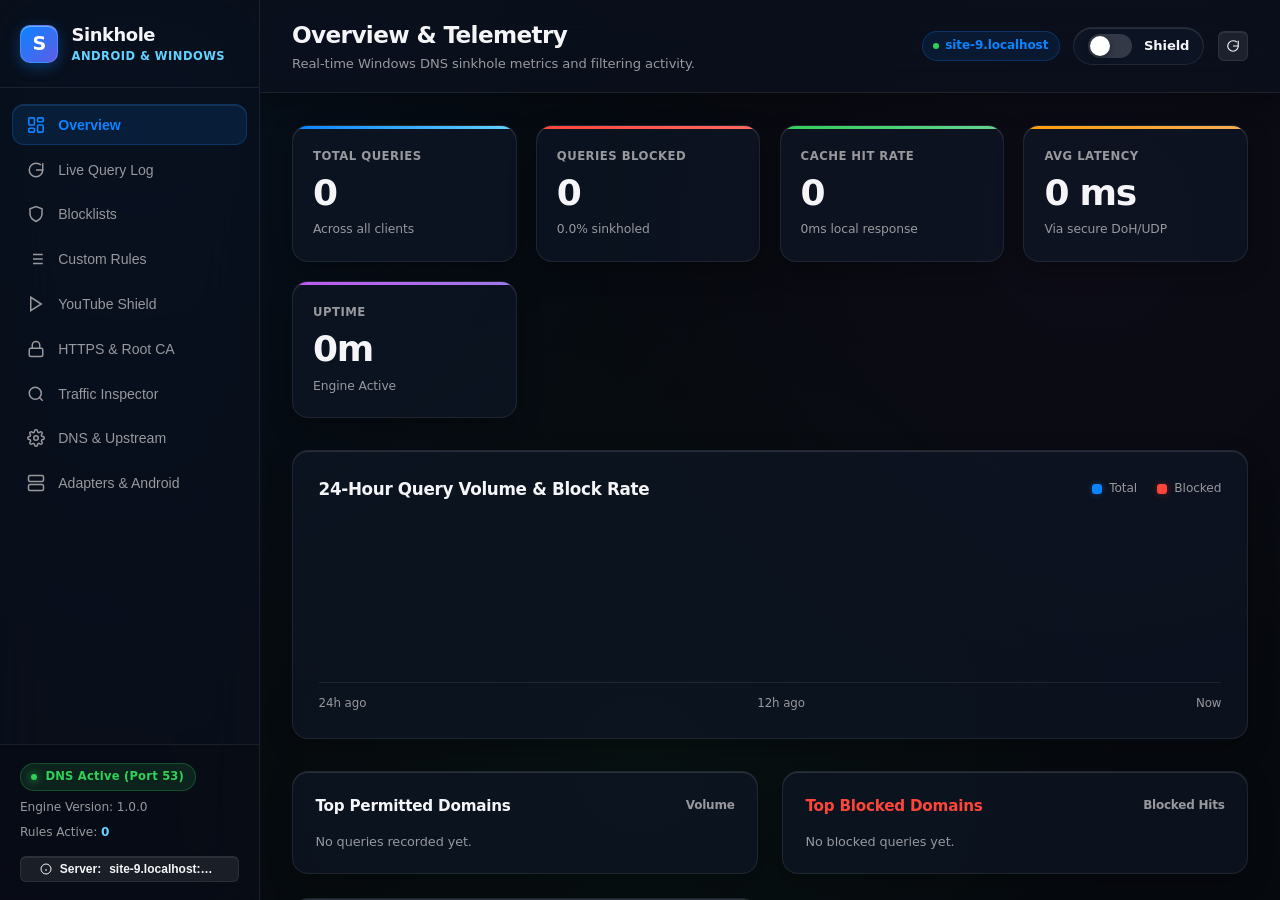
==== commit aa597896: "fix: resolve Android app 'Failed to fetch' error with 0.0.0.0 listen, CORS support, and smart connec" ====
--- a/android/app/src/main/assets/index.html
+++ b/android/app/src/main/assets/index.html
@@ -1303,7 +1303,7 @@
       <div class="topbar-actions">
         <!-- Server chip for mobile -->
         <div class="server-pill" onclick="openServerModal()" title="Change Sinkhole Server Target">
-          <span style="width:6px; height:6px; border-radius:50%; background:var(--apple-green);"></span>
+          <span id="topbarStatusDot" style="width:6px; height:6px; border-radius:50%; background:var(--apple-green);"></span>
           <span id="topbarServerIp">3002</span>
         </div>
 
@@ -1889,13 +1889,14 @@
       <div class="form-row">
         <label>Server Base URL</label>
         <input type="text" id="customServerInput" placeholder="http://192.168.1.100:3002">
-        <div class="form-help">Default: local host or origin server.</div>
+        <div class="form-help">Enter your Windows 11 PC's local IP address on Wi-Fi.</div>
+        <div id="lanSubnetHint" style="font-size:0.75rem; color:var(--apple-blue); margin-top:0.35rem; display:none;"></div>
       </div>
 
       <div style="display:flex; gap:0.5rem; margin-bottom:1.25rem; flex-wrap:wrap;">
+        <button class="btn btn-secondary btn-sm" onclick="setQuickServer('http://192.168.68.56:3002')">Current PC (192.168.68.56)</button>
+        <button class="btn btn-secondary btn-sm" onclick="setQuickServer('http://10.0.2.2:3002')">10.0.2.2 (Emulator)</button>
         <button class="btn btn-secondary btn-sm" onclick="setQuickServer('http://127.0.0.1:3002')">127.0.0.1:3002</button>
-        <button class="btn btn-secondary btn-sm" onclick="setQuickServer('http://10.0.2.2:3002')">10.0.2.2 (Emulator)</button>
-        <button class="btn btn-secondary btn-sm" onclick="useCurrentOrigin()">Use Origin</button>
       </div>
 
       <div style="display:flex; justify-content:space-between; align-items:center;">
@@ -2023,9 +2024,30 @@
 
     function openServerModal() {
       triggerHaptic('click');
-      document.getElementById('customServerInput').value = serverBaseUrl || window.location.origin;
+      const isFile = window.location.protocol === 'file:';
+      let currentVal = serverBaseUrl;
+      if (!currentVal && !isFile && window.location.origin) {
+        currentVal = window.location.origin;
+      }
+      document.getElementById('customServerInput').value = currentVal || '';
       document.getElementById('serverModal').classList.add('active');
       document.getElementById('serverTestFeedback').style.display = 'none';
+
+      // Check device LAN info via AndroidBridge
+      const a = window.Android || window.AndroidBridge;
+      if (a && typeof a.getDeviceLANInfo === 'function') {
+        try {
+          const info = JSON.parse(a.getDeviceLANInfo());
+          if (info.ip && info.ip !== '127.0.0.1') {
+            const subnet = info.ip.substring(0, info.ip.lastIndexOf('.'));
+            const hint = document.getElementById('lanSubnetHint');
+            if (hint) {
+              hint.textContent = `Phone IP: ${info.ip} · PC is likely http://${subnet}.56:3002`;
+              hint.style.display = 'block';
+            }
+          }
+        } catch (e) {}
+      }
     }
 
     function closeServerModal(e) {
@@ -2037,16 +2059,26 @@
     }
 
     function useCurrentOrigin() {
-      document.getElementById('customServerInput').value = window.location.origin;
+      if (window.location.protocol !== 'file:') {
+        document.getElementById('customServerInput').value = window.location.origin;
+      } else {
+        document.getElementById('customServerInput').value = 'http://192.168.68.56:3002';
+      }
     }
 
     async function testServerConnection() {
-      const url = document.getElementById('customServerInput').value.trim();
+      let url = document.getElementById('customServerInput').value.trim();
       const fb = document.getElementById('serverTestFeedback');
       fb.style.display = 'block';
-      fb.textContent = 'Testing connection...';
-      try {
-        const res = await fetch((url.replace(/\/+$/, '')) + '/api/status', {
+      if (!url || url.startsWith('file:')) {
+        fb.innerHTML = '<span style="color:var(--apple-red)">Please enter a valid HTTP address (e.g. http://192.168.68.56:3002)</span>';
+        return;
+      }
+      if (!/^https?:\/\//i.test(url)) url = 'http://' + url;
+      fb.textContent = 'Testing connection to ' + url + '...';
+      try {
+        const target = url.replace(/\/+$/, '') + '/api/status';
+        const res = await fetch(target, {
           headers: { 'X-Sinkhole': '1' }
         });
         if (res.ok) {
@@ -2056,33 +2088,58 @@
           fb.innerHTML = `<span style="color:var(--apple-red)">Failed: HTTP ${res.status}</span>`;
         }
       } catch (err) {
-        fb.innerHTML = `<span style="color:var(--apple-red)">Error: ${err.message}</span>`;
+        fb.innerHTML = `<span style="color:var(--apple-red)">Error: Cannot reach server. Verify PC is running and on same Wi-Fi.</span>`;
       }
     }
 
     function saveServerUrl() {
-      const input = document.getElementById('customServerInput').value.trim();
-      if (input === window.location.origin || !input) {
+      let input = document.getElementById('customServerInput').value.trim();
+      if (!input || input.startsWith('file:') || input === 'file://') {
         serverBaseUrl = '';
         localStorage.removeItem('sinkhole_server_url');
       } else {
-        serverBaseUrl = input;
-        localStorage.setItem('sinkhole_server_url', input);
-      }
-      if (window.Android && typeof window.Android.saveServerUrl === 'function') {
-        window.Android.saveServerUrl(serverBaseUrl);
+        if (!/^https?:\/\//i.test(input)) {
+          input = 'http://' + input;
+        }
+        try {
+          const u = new URL(input);
+          if (!u.port) {
+            u.port = '3002';
+            input = u.toString().replace(/\/+$/, '');
+          }
+        } catch (e) {}
+        serverBaseUrl = input.replace(/\/+$/, '');
+        localStorage.setItem('sinkhole_server_url', serverBaseUrl);
+      }
+      const a = window.Android || window.AndroidBridge;
+      if (a && typeof a.saveServerUrl === 'function') {
+        a.saveServerUrl(serverBaseUrl);
       }
       updateServerLabels();
       closeServerModal();
-      showToast('Server connection target updated');
+      showToast(serverBaseUrl ? 'Connected to ' + serverBaseUrl : 'Disconnected from custom server');
       refreshCurrentView();
       setupSSE();
     }
 
     function updateServerLabels() {
-      const display = serverBaseUrl ? serverBaseUrl.replace(/^https?:\/\//, '') : (window.location.host || '127.0.0.1:3002');
-      document.getElementById('currentServerLabel').textContent = display;
-      document.getElementById('topbarServerIp').textContent = display.split(':')[0] || '3002';
+      const isFile = window.location.protocol === 'file:';
+      const isConnected = Boolean(serverBaseUrl) || !isFile;
+
+      const dotEl = document.getElementById('topbarStatusDot');
+      const ipEl = document.getElementById('topbarServerIp');
+      const sideLabelEl = document.getElementById('currentServerLabel');
+
+      if (!isConnected) {
+        if (dotEl) dotEl.style.background = 'var(--apple-orange)';
+        if (ipEl) ipEl.textContent = 'Connect Server';
+        if (sideLabelEl) sideLabelEl.textContent = 'Not Connected';
+      } else {
+        const display = serverBaseUrl ? serverBaseUrl.replace(/^https?:\/\//, '') : (window.location.host || '127.0.0.1:3002');
+        if (dotEl) dotEl.style.background = 'var(--apple-green)';
+        if (ipEl) ipEl.textContent = display.split(':')[0] || '3002';
+        if (sideLabelEl) sideLabelEl.textContent = display;
+      }
     }
 
     // -------------------------------------------------------------
@@ -2145,18 +2202,29 @@
     // API CALL HELPER
     // -------------------------------------------------------------
     async function api(path, options = {}) {
+      const isFile = window.location.protocol === 'file:';
+      if (!serverBaseUrl && isFile) {
+        throw new Error('Not connected to Sinkhole server. Tap "Connect Server" above.');
+      }
       options.headers = {
         'Content-Type': 'application/json',
         'X-Sinkhole': '1',
         ...(options.headers || {})
       };
       const url = getApiUrl(path);
-      const res = await fetch(url, options);
-      if (!res.ok) {
-        const err = await res.json().catch(() => ({ error: res.statusText }));
-        throw new Error(err.error || `HTTP ${res.status}`);
-      }
-      return res.json();
+      try {
+        const res = await fetch(url, options);
+        if (!res.ok) {
+          const err = await res.json().catch(() => ({ error: res.statusText }));
+          throw new Error(err.error || `HTTP ${res.status}`);
+        }
+        return res.json();
+      } catch (err) {
+        if (err.message && (err.message.includes('Failed to fetch') || err.message.includes('NetworkError'))) {
+          throw new Error(`Cannot reach Sinkhole server at ${serverBaseUrl || window.location.origin}. Check Wi-Fi & PC IP.`);
+        }
+        throw err;
+      }
     }
 
     // -------------------------------------------------------------
@@ -2184,10 +2252,18 @@
 
     async function toggleProtection(enabled) {
       triggerHaptic('click');
+      const isFile = window.location.protocol === 'file:';
+      if (!serverBaseUrl && isFile) {
+        document.getElementById('protectionToggle').checked = !enabled;
+        showToast('Please connect to your Sinkhole server first', true);
+        openServerModal();
+        return;
+      }
       try {
         await api('/api/protection', { method: 'POST', body: JSON.stringify({ enabled }) });
         showToast(`Sinkhole Protection ${enabled ? 'Enabled' : 'Disabled'}`);
       } catch (err) {
+        document.getElementById('protectionToggle').checked = !enabled;
         showToast(err.message, true);
       }
     }
@@ -2900,14 +2976,24 @@
     // Init
     window.addEventListener('DOMContentLoaded', () => {
       // Check if native Android bridge provides saved server url
-      if (window.Android && typeof window.Android.getServerUrl === 'function') {
-        const saved = window.Android.getServerUrl();
+      const a = window.Android || window.AndroidBridge;
+      if (a && typeof a.getServerUrl === 'function') {
+        const saved = a.getServerUrl();
         if (saved) serverBaseUrl = saved;
       }
       updateServerLabels();
-      fetchStatus();
-      fetchStats();
-      setupSSE();
+
+      const isFile = window.location.protocol === 'file:';
+      if (!serverBaseUrl && isFile) {
+        // Automatically prompt the user on first launch to connect to their Windows PC
+        setTimeout(() => {
+          openServerModal();
+        }, 350);
+      } else {
+        fetchStatus();
+        fetchStats();
+        setupSSE();
+      }
     });
   </script>
 </body>
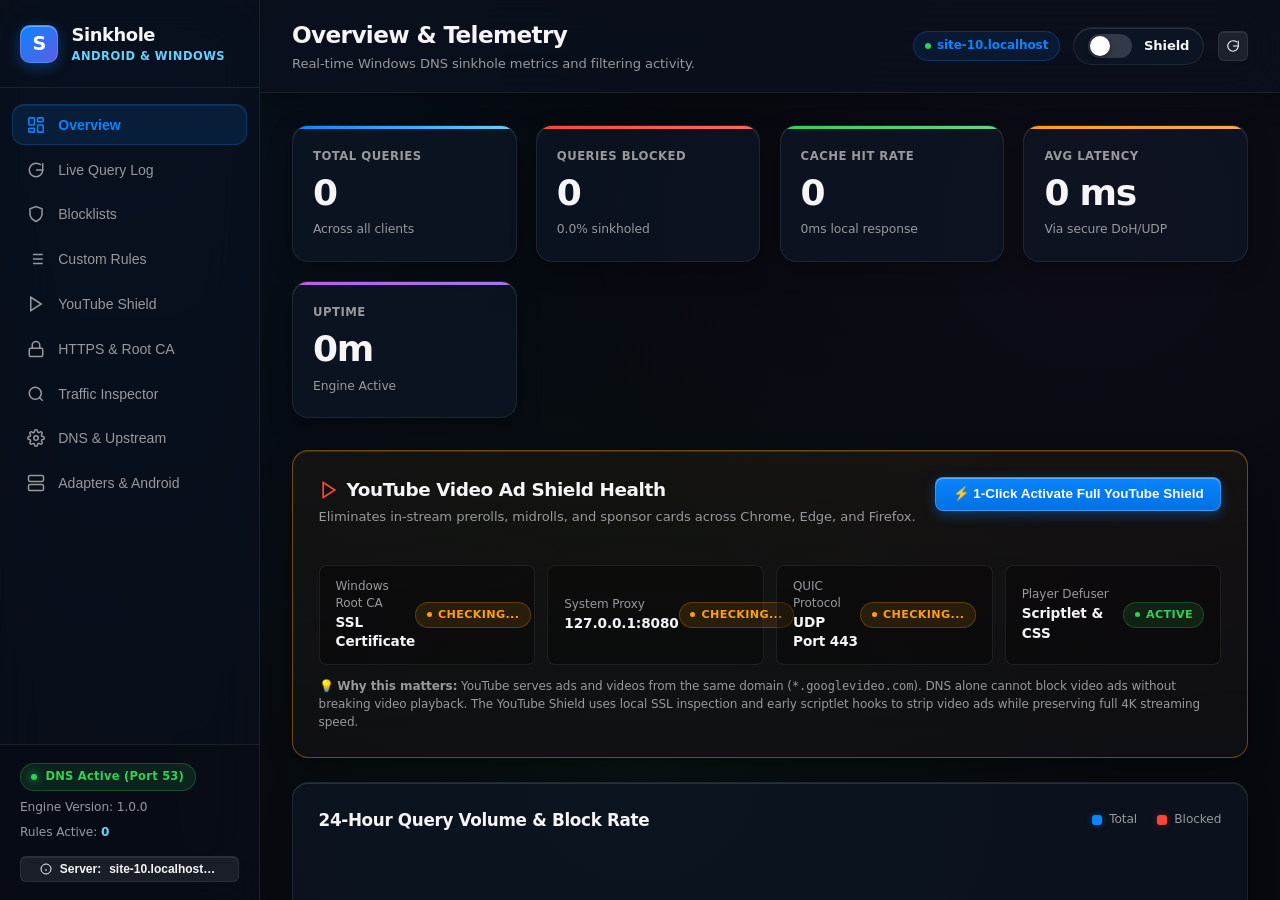
==== commit 083e8713: "feat: complete YouTube video ad-blocker overhaul with QUIC suppression, proxy decompression, deep pl" ====
--- a/android/app/src/main/assets/index.html
+++ b/android/app/src/main/assets/index.html
@@ -1352,6 +1352,62 @@
         </div>
       </div>
 
+      <!-- YouTube Protection & Video Ad Defusal Health Card -->
+      <div class="panel" id="overviewYtHealthCard" style="margin-top:1.25rem; border-color: rgba(255, 159, 10, 0.4); background: linear-gradient(180deg, rgba(255, 159, 10, 0.05) 0%, rgba(18, 18, 22, 0.7) 100%);">
+        <div style="display:flex; justify-content:space-between; align-items:flex-start; gap:1rem; flex-wrap:wrap;">
+          <div>
+            <div class="panel-title" style="display:flex; align-items:center; gap:0.5rem;">
+              <svg width="20" height="20" viewBox="0 0 24 24" fill="none" stroke="#ff453a" stroke-width="2"><polygon points="5 3 19 12 5 21 5 3"/></svg>
+              <span>YouTube Video Ad Shield Health</span>
+            </div>
+            <div class="panel-sub" style="margin-top:0.25rem;">
+              Eliminates in-stream prerolls, midrolls, and sponsor cards across Chrome, Edge, and Firefox.
+            </div>
+          </div>
+          <button class="btn btn-primary" id="yt1ClickSetupBtn" onclick="setupYouTubeShield()">
+            ⚡ 1-Click Activate Full YouTube Shield
+          </button>
+        </div>
+
+        <div style="display:grid; grid-template-columns: repeat(auto-fit, minmax(200px, 1fr)); gap:0.75rem; margin-top:1rem;">
+          <div style="background:rgba(0,0,0,0.3); border:1px solid var(--glass-border); border-radius:var(--radius-sm); padding:0.75rem 1rem; display:flex; justify-content:space-between; align-items:center;">
+            <div>
+              <div style="font-size:0.75rem; color:var(--text-secondary);">Windows Root CA</div>
+              <div style="font-weight:600; font-size:0.85rem;">SSL Certificate</div>
+            </div>
+            <span class="badge error yt-health-badge" id="ytHealthCaBadge"><span class="badge-dot"></span> Checking...</span>
+          </div>
+
+          <div style="background:rgba(0,0,0,0.3); border:1px solid var(--glass-border); border-radius:var(--radius-sm); padding:0.75rem 1rem; display:flex; justify-content:space-between; align-items:center;">
+            <div>
+              <div style="font-size:0.75rem; color:var(--text-secondary);">System Proxy</div>
+              <div style="font-weight:600; font-size:0.85rem;">127.0.0.1:8080</div>
+            </div>
+            <span class="badge error yt-health-badge" id="ytHealthProxyBadge"><span class="badge-dot"></span> Checking...</span>
+          </div>
+
+          <div style="background:rgba(0,0,0,0.3); border:1px solid var(--glass-border); border-radius:var(--radius-sm); padding:0.75rem 1rem; display:flex; justify-content:space-between; align-items:center;">
+            <div>
+              <div style="font-size:0.75rem; color:var(--text-secondary);">QUIC Protocol</div>
+              <div style="font-weight:600; font-size:0.85rem;">UDP Port 443</div>
+            </div>
+            <span class="badge error yt-health-badge" id="ytHealthQuicBadge"><span class="badge-dot"></span> Checking...</span>
+          </div>
+
+          <div style="background:rgba(0,0,0,0.3); border:1px solid var(--glass-border); border-radius:var(--radius-sm); padding:0.75rem 1rem; display:flex; justify-content:space-between; align-items:center;">
+            <div>
+              <div style="font-size:0.75rem; color:var(--text-secondary);">Player Defuser</div>
+              <div style="font-weight:600; font-size:0.85rem;">Scriptlet & CSS</div>
+            </div>
+            <span class="badge allowed yt-health-badge" id="ytHealthEngineBadge"><span class="badge-dot"></span> Active</span>
+          </div>
+        </div>
+
+        <div style="margin-top:0.75rem; font-size:0.75rem; color:var(--text-secondary); line-height:1.5;">
+          💡 <strong>Why this matters:</strong> YouTube serves ads and videos from the same domain (<code>*.googlevideo.com</code>). DNS alone cannot block video ads without breaking video playback. The YouTube Shield uses local SSL inspection and early scriptlet hooks to strip video ads while preserving full 4K streaming speed.
+        </div>
+      </div>
+
       <!-- Interactive 24-Hour Timeline -->
       <div class="chart-card">
         <div class="chart-header">
@@ -1748,13 +1804,17 @@
       </div>
 
       <div class="panel">
-        <div class="panel-title">How YouTube Ad Defusal Works</div>
+        <div class="panel-title">How YouTube Ad Defusal Works (Desktop vs Mobile)</div>
         <div style="font-size:0.85rem; color:var(--text-secondary); line-height:1.6; margin-top:0.5rem;">
           <p style="margin-bottom:0.6rem;">
-            1. <strong>Zero Playback Buffering:</strong> Video streams pass through a direct, zero-copy TCP tunnel. The proxy never re-encodes media chunks, preserving full 4K 60fps throughput.
+            1. <strong>Windows 11 Browsers (Chrome, Edge, Firefox, Brave):</strong> When the 1-Click Shield is active, Windows routes browser web traffic through the local proxy (<code>127.0.0.1:8080</code>) using your trusted local CA. Outbound QUIC (UDP 443) is blocked so browsers cannot bypass the proxy. Player API payloads are sanitized and the early scriptlet auto-skips any server-stitched ad breaks.
           </p>
           <p style="margin-bottom:0.6rem;">
-            2. <strong>Player API Sanitization:</strong> Intercepts <code class="code-box">POST /youtubei/v1/player</code>, strips ad cues, and starts the video with 0 ads scheduled.
+            2. <strong>Zero Playback Buffering:</strong> Video streams (<code>*.googlevideo.com/videoplayback</code>) pass through a direct, zero-copy TCP tunnel. The proxy never re-encodes media chunks, preserving full 4K/60fps and 8K HDR throughput.
+          </p>
+          <p style="margin-bottom:0.6rem;">
+            3. <strong>Android Mobile Protection:</strong> Private DNS (DoT) blocks all tracker and banner domains. For video ads on Android:
+            the native YouTube app hardcodes SSL pinning (rejecting custom CAs); to enjoy 100% ad-free YouTube videos on Android, watch via mobile browsers (Chrome/Brave/Firefox) connected to Sinkhole or use the companion web shell.
           </p>
         </div>
       </div>
@@ -2187,11 +2247,11 @@
 
     function refreshCurrentView() {
       fetchStatus();
-      if (currentView === 'overview') fetchStats();
+      if (currentView === 'overview') { fetchStats(); fetchYouTubeHealth(); }
       if (currentView === 'querylog') fetchQueryLog();
       if (currentView === 'blocklists') fetchBlocklists();
       if (currentView === 'rules') fetchRules();
-      if (currentView === 'youtube') fetchYouTubeConfig();
+      if (currentView === 'youtube') { fetchYouTubeConfig(); fetchYouTubeHealth(); }
       if (currentView === 'https') { fetchCAStatus(); fetchProxyStatus(); }
       if (currentView === 'inspector') fetchCosmeticRules();
       if (currentView === 'settings') fetchSettings();
@@ -2777,6 +2837,96 @@
       try {
         await api('/api/youtube', { method: 'PUT', body: JSON.stringify(payload) });
         showToast('YouTube Shield configuration saved');
+        fetchYouTubeHealth();
+      } catch (err) {
+        showToast(err.message, true);
+      }
+    }
+
+    async function fetchYouTubeHealth() {
+      try {
+        const h = await api('/api/youtube/health');
+        renderYouTubeHealthWidgets(h);
+      } catch (e) {
+        console.warn('Failed to load YouTube health', e);
+      }
+    }
+
+    function renderYouTubeHealthWidgets(h) {
+      const allHealthy = h.all_healthy;
+
+      const caBadge = document.getElementById('ytHealthCaBadge');
+      if (caBadge) {
+        caBadge.className = `badge ${h.ca_trusted ? 'allowed' : 'error'}`;
+        caBadge.innerHTML = `<span class="badge-dot"></span> ${h.ca_trusted ? 'Trusted' : 'Not Trusted'}`;
+      }
+
+      const proxyBadge = document.getElementById('ytHealthProxyBadge');
+      if (proxyBadge) {
+        proxyBadge.className = `badge ${h.proxy_enabled ? 'allowed' : 'error'}`;
+        proxyBadge.innerHTML = `<span class="badge-dot"></span> ${h.proxy_enabled ? 'Active (8080)' : 'Disabled'}`;
+      }
+
+      const quicBadge = document.getElementById('ytHealthQuicBadge');
+      if (quicBadge) {
+        quicBadge.className = `badge ${h.quic_blocked ? 'allowed' : 'error'}`;
+        quicBadge.innerHTML = `<span class="badge-dot"></span> ${h.quic_blocked ? 'QUIC Blocked' : 'QUIC Allowed'}`;
+      }
+
+      const engineBadge = document.getElementById('ytHealthEngineBadge');
+      if (engineBadge) {
+        engineBadge.className = `badge ${h.shield_enabled ? 'allowed' : 'error'}`;
+        engineBadge.innerHTML = `<span class="badge-dot"></span> ${h.shield_enabled ? 'Defuser Active' : 'Disabled'}`;
+      }
+
+      const mainBtn = document.getElementById('yt1ClickSetupBtn');
+      if (mainBtn) {
+        if (allHealthy) {
+          mainBtn.className = 'btn btn-secondary btn-sm';
+          mainBtn.innerHTML = '✓ YouTube Shield Active (Revert)';
+          mainBtn.onclick = teardownYouTubeShield;
+        } else {
+          mainBtn.className = 'btn btn-primary';
+          mainBtn.innerHTML = '⚡ 1-Click Activate Full YouTube Shield';
+          mainBtn.onclick = setupYouTubeShield;
+        }
+      }
+
+      const overviewCard = document.getElementById('overviewYtHealthCard');
+      if (overviewCard) {
+        if (allHealthy) {
+          overviewCard.style.borderColor = 'rgba(52, 199, 89, 0.4)';
+          overviewCard.style.background = 'linear-gradient(180deg, rgba(52, 199, 89, 0.06) 0%, rgba(18, 18, 22, 0.7) 100%)';
+        } else {
+          overviewCard.style.borderColor = 'rgba(255, 159, 10, 0.4)';
+          overviewCard.style.background = 'linear-gradient(180deg, rgba(255, 159, 10, 0.05) 0%, rgba(18, 18, 22, 0.7) 100%)';
+        }
+      }
+    }
+
+    async function setupYouTubeShield() {
+      triggerHaptic('heavy');
+      showToast('Activating Root CA, System Proxy, and QUIC Firewall...');
+      try {
+        const h = await api('/api/youtube/setup', { method: 'POST' });
+        renderYouTubeHealthWidgets(h);
+        fetchCAStatus();
+        fetchProxyStatus();
+        showToast('✓ YouTube Shield fully activated across all desktop browsers!');
+      } catch (err) {
+        showToast('Setup error: ' + err.message, true);
+      }
+    }
+
+    async function teardownYouTubeShield() {
+      triggerHaptic('click');
+      if (!confirm('Disable YouTube system proxy and restore standard network settings?')) return;
+      try {
+        const h = await api('/api/youtube/teardown', { method: 'POST' });
+        renderYouTubeHealthWidgets(h);
+        fetchCAStatus();
+        fetchProxyStatus();
+        showToast('YouTube Shield and System Proxy deactivated.');
       } catch (err) {
         showToast(err.message, true);
       }
@@ -2992,6 +3142,7 @@
       } else {
         fetchStatus();
         fetchStats();
+        fetchYouTubeHealth();
         setupSSE();
       }
     });
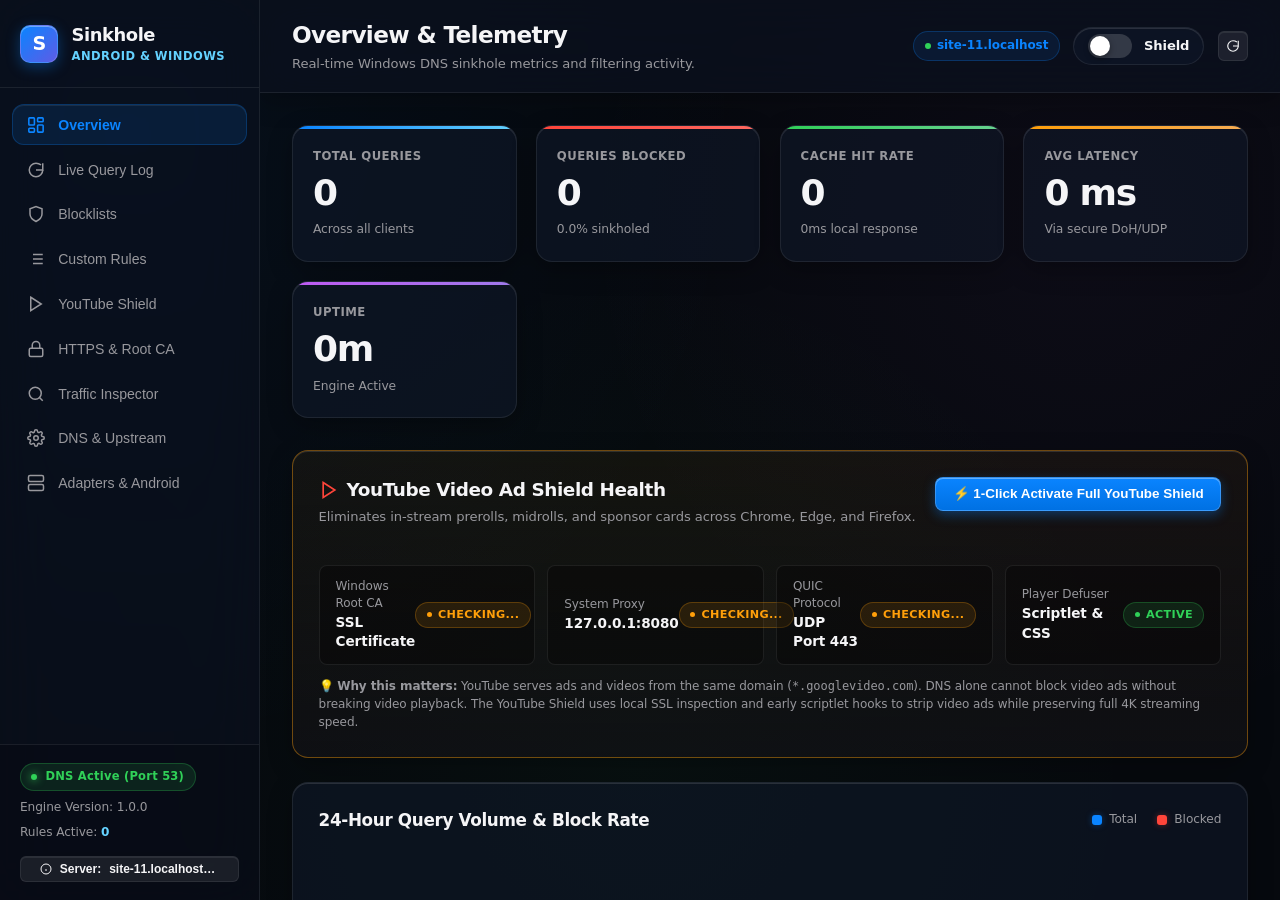
==== commit d2724186: "feat: 1-click YouTube shield setup with elevated automation and mobile connectivity fix" ====
--- a/android/app/src/main/assets/index.html
+++ b/android/app/src/main/assets/index.html
@@ -1948,15 +1948,19 @@
       
       <div class="form-row">
         <label>Server Base URL</label>
-        <input type="text" id="customServerInput" placeholder="http://192.168.1.100:3002">
-        <div class="form-help">Enter your Windows 11 PC's local IP address on Wi-Fi.</div>
+        <input type="text" id="customServerInput" placeholder="http://192.168.68.51:3002">
+        <div class="form-help">Enter your Windows 11 PC's local IP address on Wi-Fi (port 3002).</div>
         <div id="lanSubnetHint" style="font-size:0.75rem; color:var(--apple-blue); margin-top:0.35rem; display:none;"></div>
       </div>
 
+      <div style="background:rgba(255,159,10,0.1); border:1px solid rgba(255,159,10,0.25); border-radius:var(--radius-sm); padding:0.6rem 0.8rem; margin-bottom:1rem; font-size:0.78rem; color:var(--text-secondary);">
+        <strong style="color:var(--apple-orange)">💡 Mobile / Android Notice:</strong> To control Sinkhole from your phone, connect to your PC's Wi-Fi IP (e.g. <code>http://192.168.68.51:3002</code>). Do not use <code>127.0.0.1</code> on your phone.
+      </div>
+
       <div style="display:flex; gap:0.5rem; margin-bottom:1.25rem; flex-wrap:wrap;">
-        <button class="btn btn-secondary btn-sm" onclick="setQuickServer('http://192.168.68.56:3002')">Current PC (192.168.68.56)</button>
+        <button class="btn btn-secondary btn-sm" onclick="setQuickServer('http://192.168.68.51:3002')">PC Wi-Fi (192.168.68.51:3002)</button>
         <button class="btn btn-secondary btn-sm" onclick="setQuickServer('http://10.0.2.2:3002')">10.0.2.2 (Emulator)</button>
-        <button class="btn btn-secondary btn-sm" onclick="setQuickServer('http://127.0.0.1:3002')">127.0.0.1:3002</button>
+        <button class="btn btn-secondary btn-sm" onclick="setQuickServer('http://127.0.0.1:3002')">127.0.0.1:3002 (PC Only)</button>
       </div>
 
       <div style="display:flex; justify-content:space-between; align-items:center;">
@@ -2102,7 +2106,7 @@
             const subnet = info.ip.substring(0, info.ip.lastIndexOf('.'));
             const hint = document.getElementById('lanSubnetHint');
             if (hint) {
-              hint.textContent = `Phone IP: ${info.ip} · PC is likely http://${subnet}.56:3002`;
+              hint.textContent = `Phone IP: ${info.ip} · PC is likely http://${subnet}.51:3002`;
               hint.style.display = 'block';
             }
           }
@@ -2122,7 +2126,7 @@
       if (window.location.protocol !== 'file:') {
         document.getElementById('customServerInput').value = window.location.origin;
       } else {
-        document.getElementById('customServerInput').value = 'http://192.168.68.56:3002';
+        document.getElementById('customServerInput').value = 'http://192.168.68.51:3002';
       }
     }
 
@@ -2131,7 +2135,7 @@
       const fb = document.getElementById('serverTestFeedback');
       fb.style.display = 'block';
       if (!url || url.startsWith('file:')) {
-        fb.innerHTML = '<span style="color:var(--apple-red)">Please enter a valid HTTP address (e.g. http://192.168.68.56:3002)</span>';
+        fb.innerHTML = '<span style="color:var(--apple-red)">Please enter a valid HTTP address (e.g. http://192.168.68.51:3002)</span>';
         return;
       }
       if (!/^https?:\/\//i.test(url)) url = 'http://' + url;
@@ -2148,7 +2152,7 @@
           fb.innerHTML = `<span style="color:var(--apple-red)">Failed: HTTP ${res.status}</span>`;
         }
       } catch (err) {
-        fb.innerHTML = `<span style="color:var(--apple-red)">Error: Cannot reach server. Verify PC is running and on same Wi-Fi.</span>`;
+        fb.innerHTML = `<span style="color:var(--apple-red)">Error: Cannot reach server. Verify PC is running sinkhole.exe and on same Wi-Fi.</span>`;
       }
     }
 
@@ -2184,7 +2188,10 @@
 
     function updateServerLabels() {
       const isFile = window.location.protocol === 'file:';
-      const isConnected = Boolean(serverBaseUrl) || !isFile;
+      const isAndroid = Boolean(window.Android || window.AndroidBridge);
+      const isConnected = isFile
+        ? (Boolean(serverBaseUrl) && (!isAndroid || !/127\.0\.0\.1|localhost/i.test(serverBaseUrl)))
+        : true;
 
       const dotEl = document.getElementById('topbarStatusDot');
       const ipEl = document.getElementById('topbarServerIp');
@@ -2263,8 +2270,9 @@
     // -------------------------------------------------------------
     async function api(path, options = {}) {
       const isFile = window.location.protocol === 'file:';
-      if (!serverBaseUrl && isFile) {
-        throw new Error('Not connected to Sinkhole server. Tap "Connect Server" above.');
+      const isAndroid = Boolean(window.Android || window.AndroidBridge);
+      if (isFile && (!serverBaseUrl || (isAndroid && /127\.0\.0\.1|localhost/i.test(serverBaseUrl)))) {
+        throw new Error('Not connected to PC server. Tap "Connect Server" above and enter your PC Wi-Fi IP (192.168.68.51:3002).');
       }
       options.headers = {
         'Content-Type': 'application/json',
@@ -2313,9 +2321,10 @@
     async function toggleProtection(enabled) {
       triggerHaptic('click');
       const isFile = window.location.protocol === 'file:';
-      if (!serverBaseUrl && isFile) {
+      const isAndroid = Boolean(window.Android || window.AndroidBridge);
+      if (isFile && (!serverBaseUrl || (isAndroid && /127\.0\.0\.1|localhost/i.test(serverBaseUrl)))) {
         document.getElementById('protectionToggle').checked = !enabled;
-        showToast('Please connect to your Sinkhole server first', true);
+        showToast('Connect to your PC server (e.g. 192.168.68.51) first', true);
         openServerModal();
         return;
       }
@@ -2906,30 +2915,93 @@
 
     async function setupYouTubeShield() {
       triggerHaptic('heavy');
-      showToast('Activating Root CA, System Proxy, and QUIC Firewall...');
-      try {
-        const h = await api('/api/youtube/setup', { method: 'POST' });
-        renderYouTubeHealthWidgets(h);
-        fetchCAStatus();
-        fetchProxyStatus();
-        showToast('✓ YouTube Shield fully activated across all desktop browsers!');
+      const mainBtn = document.getElementById('yt1ClickSetupBtn');
+      if (mainBtn) {
+        mainBtn.disabled = true;
+        mainBtn.innerHTML = '<span class="badge-dot" style="background:#ff9f0a; display:inline-block; margin-right:6px;"></span> Requesting Windows elevation...';
+      }
+      showToast('Windows UAC prompt requested! Click "Yes" to complete 1-Click setup...');
+
+      try {
+        const res = await api('/api/youtube/setup', { method: 'POST' });
+        if (res && res.uac_launched) {
+          showToast('Elevated setup active. Finalizing certificate trust & firewall...');
+        }
       } catch (err) {
         showToast('Setup error: ' + err.message, true);
-      }
+        if (mainBtn) {
+          mainBtn.disabled = false;
+          mainBtn.innerHTML = '⚡ 1-Click Activate Full YouTube Shield';
+        }
+        return;
+      }
+
+      // Poll /api/youtube/health every 1s for up to 15 seconds
+      let attempts = 0;
+      const pollTimer = setInterval(async () => {
+        attempts++;
+        try {
+          const h = await api('/api/youtube/health');
+          renderYouTubeHealthWidgets(h);
+          if (h.all_healthy || (h.ca_trusted && h.proxy_enabled && h.quic_blocked)) {
+            clearInterval(pollTimer);
+            fetchCAStatus();
+            fetchProxyStatus();
+            showToast('✓ YouTube Shield fully activated across all desktop browsers!');
+            return;
+          }
+        } catch (e) {}
+
+        if (attempts >= 15) {
+          clearInterval(pollTimer);
+          fetchYouTubeHealth();
+          fetchCAStatus();
+          fetchProxyStatus();
+          if (mainBtn) mainBtn.disabled = false;
+          showToast('1-Click setup completed. Check indicators below.');
+        }
+      }, 1000);
     }
 
     async function teardownYouTubeShield() {
       triggerHaptic('click');
       if (!confirm('Disable YouTube system proxy and restore standard network settings?')) return;
-      try {
-        const h = await api('/api/youtube/teardown', { method: 'POST' });
-        renderYouTubeHealthWidgets(h);
-        fetchCAStatus();
-        fetchProxyStatus();
-        showToast('YouTube Shield and System Proxy deactivated.');
+      const mainBtn = document.getElementById('yt1ClickSetupBtn');
+      if (mainBtn) {
+        mainBtn.disabled = true;
+        mainBtn.innerHTML = '<span class="badge-dot" style="background:#ff9f0a; display:inline-block; margin-right:6px;"></span> Reverting network settings...';
+      }
+      showToast('Reverting proxy and firewall rules...');
+
+      try {
+        await api('/api/youtube/teardown', { method: 'POST' });
       } catch (err) {
         showToast(err.message, true);
       }
+
+      let attempts = 0;
+      const pollTimer = setInterval(async () => {
+        attempts++;
+        try {
+          const h = await api('/api/youtube/health');
+          renderYouTubeHealthWidgets(h);
+          if (!h.proxy_enabled && !h.quic_blocked) {
+            clearInterval(pollTimer);
+            fetchCAStatus();
+            fetchProxyStatus();
+            showToast('YouTube Shield and System Proxy deactivated.');
+            return;
+          }
+        } catch (e) {}
+
+        if (attempts >= 10) {
+          clearInterval(pollTimer);
+          fetchYouTubeHealth();
+          fetchCAStatus();
+          fetchProxyStatus();
+          if (mainBtn) mainBtn.disabled = false;
+        }
+      }, 1000);
     }
 
     // -------------------------------------------------------------
@@ -3134,7 +3206,8 @@
       updateServerLabels();
 
       const isFile = window.location.protocol === 'file:';
-      if (!serverBaseUrl && isFile) {
+      const isAndroid = Boolean(window.Android || window.AndroidBridge);
+      if (isFile && (!serverBaseUrl || (isAndroid && /127\.0\.0\.1|localhost/i.test(serverBaseUrl)))) {
         // Automatically prompt the user on first launch to connect to their Windows PC
         setTimeout(() => {
           openServerModal();
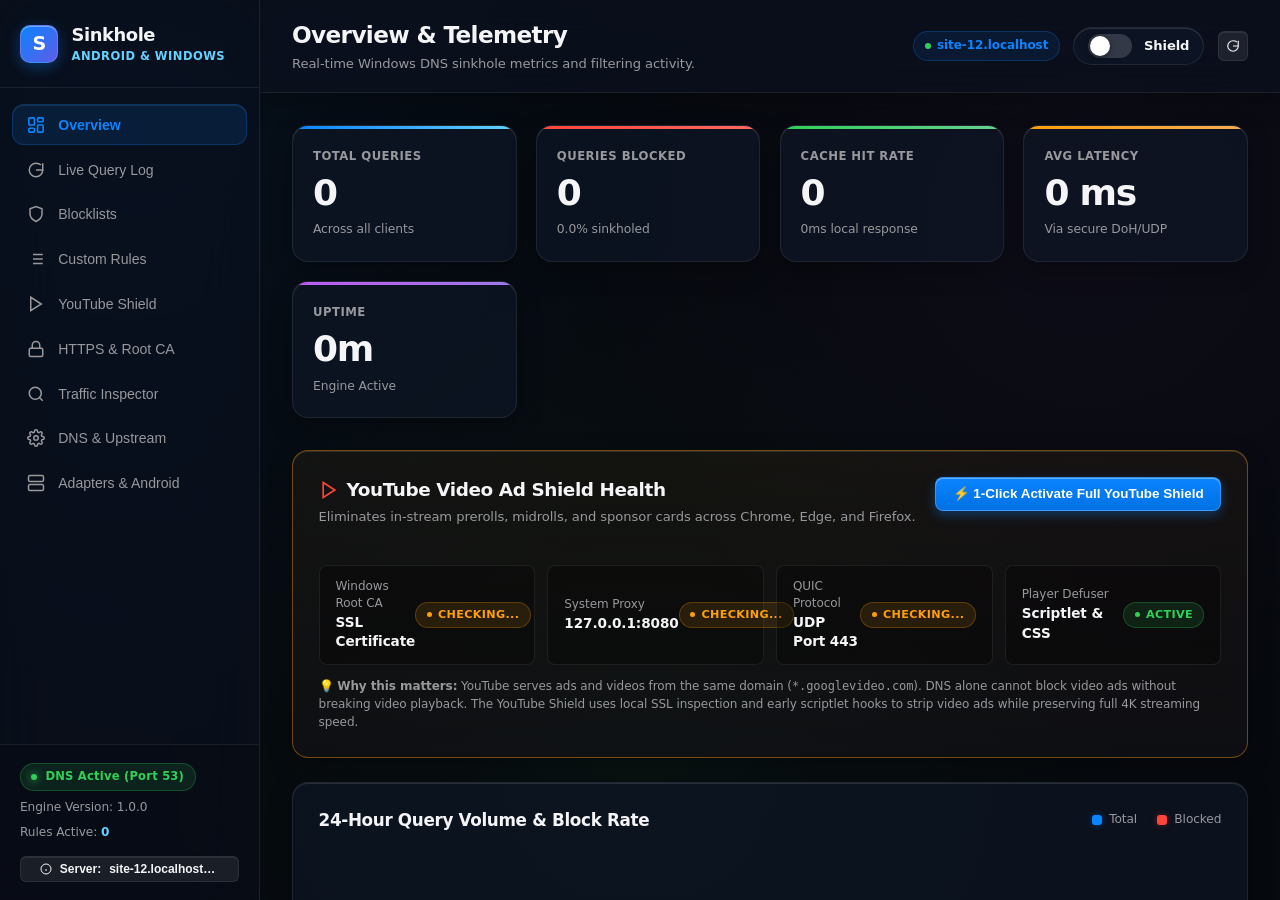
==== commit 65410411: "fix: resolve YouTube offline error by clearing custom block and fixing proxy transfer-encoding" ====
--- a/android/app/src/main/assets/index.html
+++ b/android/app/src/main/assets/index.html
@@ -2512,6 +2512,10 @@
 
     async function quickRule(domain, action) {
       triggerHaptic('click');
+      if (action === 'block' && (domain.includes('youtube.com') || domain.includes('googlevideo.com'))) {
+        showToast('Cannot block core YouTube domain. YouTube Shield handles ad elimination automatically.', true);
+        return;
+      }
       try {
         await api('/api/rules', {
           method: 'POST',
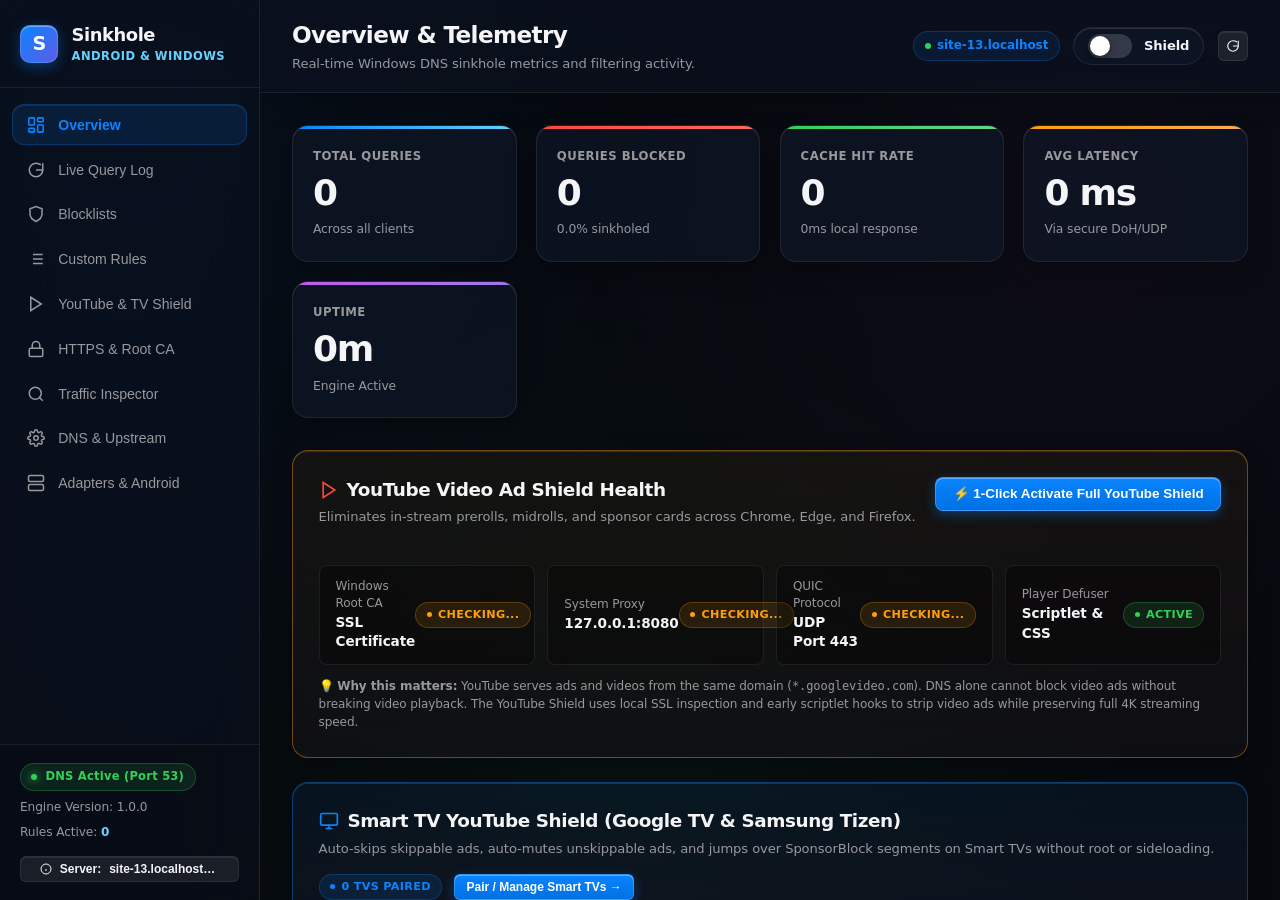
==== commit 9966df29: "feat(tvshield): add Smart TV YouTube Lounge & SponsorBlock shield for Google TV and Samsung Tizen" ====
--- a/android/app/src/main/assets/index.html
+++ b/android/app/src/main/assets/index.html
@@ -972,6 +972,72 @@
       font-size: 0.8rem;
       color: var(--apple-teal);
       overflow-x: auto;
+    }
+
+    /* Smart TV Lounge Shield Cards & Category Chips */
+    .tv-grid-2 {
+      display: grid;
+      grid-template-columns: repeat(auto-fit, minmax(290px, 1fr));
+      gap: 1rem;
+      margin-top: 1.1rem;
+    }
+
+    .tv-subcard {
+      background: rgba(0, 0, 0, 0.26);
+      border: 1px solid var(--glass-border);
+      border-radius: var(--radius-md);
+      padding: 1.15rem;
+      display: flex;
+      flex-direction: column;
+      gap: 0.7rem;
+    }
+
+    .tv-device-card {
+      background: rgba(255, 255, 255, 0.03);
+      border: 1px solid var(--glass-border);
+      border-radius: var(--radius-md);
+      padding: 1rem 1.15rem;
+      display: flex;
+      justify-content: space-between;
+      align-items: center;
+      gap: 1rem;
+      flex-wrap: wrap;
+      transition: border-color 180ms, background 180ms;
+    }
+
+    .tv-device-card:hover {
+      border-color: var(--glass-border-hover);
+      background: rgba(255, 255, 255, 0.045);
+    }
+
+    .tv-chip-group {
+      display: flex;
+      flex-wrap: wrap;
+      gap: 0.5rem;
+      margin-top: 0.4rem;
+    }
+
+    .tv-cat-chip {
+      display: inline-flex;
+      align-items: center;
+      gap: 0.4rem;
+      padding: 0.36rem 0.78rem;
+      border-radius: var(--radius-pill);
+      font-size: 0.76rem;
+      font-weight: 600;
+      cursor: pointer;
+      user-select: none;
+      background: rgba(255, 255, 255, 0.05);
+      border: 1px solid var(--glass-border);
+      color: var(--text-secondary);
+      transition: all 160ms;
+    }
+
+    .tv-cat-chip.active {
+      background: rgba(10, 132, 255, 0.18);
+      border-color: rgba(10, 132, 255, 0.5);
+      color: #ffffff;
+      box-shadow: 0 0 12px rgba(10, 132, 255, 0.2);
     }
 
     /* -------------------------------------------------------------
@@ -1253,7 +1319,7 @@
       </button>
       <button class="nav-btn" onclick="switchView('youtube')">
         <svg viewBox="0 0 24 24" fill="none" stroke="currentColor"><polygon points="5 3 19 12 5 21 5 3"/></svg>
-        YouTube Shield
+        YouTube &amp; TV Shield
       </button>
       <button class="nav-btn" onclick="switchView('https')">
         <svg viewBox="0 0 24 24" fill="none" stroke="currentColor"><rect width="18" height="11" x="3" y="11" rx="2" ry="2"/><path d="M7 11V7a5 5 0 0 1 10 0v4"/></svg>
@@ -1408,6 +1474,27 @@
         </div>
       </div>
 
+      <!-- Smart TV Lounge Shield Overview Card -->
+      <div class="panel" id="overviewTvShieldCard" style="margin-bottom:2rem; border-color: rgba(10, 132, 255, 0.38); background: linear-gradient(180deg, rgba(10, 132, 255, 0.07) 0%, rgba(18, 22, 34, 0.72) 100%);">
+        <div style="display:flex; justify-content:space-between; align-items:center; gap:1rem; flex-wrap:wrap;">
+          <div>
+            <div class="panel-title" style="display:flex; align-items:center; gap:0.55rem;">
+              <svg width="20" height="20" viewBox="0 0 24 24" fill="none" stroke="#0A84FF" stroke-width="2"><rect x="2" y="3" width="20" height="14" rx="2"/><line x1="8" y1="21" x2="16" y2="21"/><line x1="12" y1="17" x2="12" y2="21"/></svg>
+              <span>Smart TV YouTube Shield (Google TV &amp; Samsung Tizen)</span>
+            </div>
+            <div class="panel-sub" style="margin:0.25rem 0 0 0;" id="overviewTvSummaryText">
+              Auto-skips skippable ads, auto-mutes unskippable ads, and jumps over SponsorBlock segments on Smart TVs without root or sideloading.
+            </div>
+          </div>
+          <div style="display:flex; align-items:center; gap:0.75rem; flex-wrap:wrap;">
+            <span class="badge cached" id="overviewTvBadge"><span class="badge-dot"></span> 0 TVs Paired</span>
+            <button class="btn btn-primary btn-sm" onclick="switchView('youtube')">
+              Pair / Manage Smart TVs →
+            </button>
+          </div>
+        </div>
+      </div>
+
       <!-- Interactive 24-Hour Timeline -->
       <div class="chart-card">
         <div class="chart-header">
@@ -1725,31 +1812,212 @@
       </div>
 
       <div class="panel">
-        <div class="panel-title">Whole-Home Network Router Configuration</div>
-        <div class="panel-sub">To protect every phone, smart TV, and laptop on your Wi-Fi, configure your router's DHCP DNS.</div>
+        <div class="panel-title">Whole-Home Router &amp; Smart TV DNS Configuration</div>
+        <div class="panel-sub">Block Smart TV home-screen banners, Samsung ACR telemetry, Google TV launcher ads, and app trackers across your entire Wi-Fi.</div>
         
-        <div style="display:flex; flex-direction:column; gap:1rem; font-size:0.9rem; line-height:1.6;">
-          <p>
-            This Sinkhole host is reachable on your local LAN at:
-            <span id="lanIpAddresses" style="font-weight:700; color:var(--apple-teal); font-family:var(--font-mono);">Scanning...</span>
-          </p>
-
-          <ol style="padding-left:1.5rem; display:flex; flex-direction:column; gap:0.6rem;">
-            <li>Log in to your home router admin portal (typically <code class="code-box">http://192.168.1.1</code>).</li>
-            <li>Navigate to <strong>Network / LAN / DHCP Server Settings</strong>.</li>
-            <li>Locate the <strong>Primary DNS Server</strong> field and set it to this host's LAN IP address.</li>
-            <li>Leave Secondary DNS blank so devices don't bypass filtering.</li>
-            <li>Save router settings. Connected phones will now automatically filter ads through this sinkhole!</li>
-          </ol>
+        <div style="display:flex; flex-direction:column; gap:1rem; font-size:0.88rem; line-height:1.6;">
+          <div style="background:rgba(10,132,255,0.08); border:1px solid rgba(10,132,255,0.3); border-radius:var(--radius-md); padding:0.9rem 1.15rem; display:flex; justify-content:space-between; align-items:center; flex-wrap:wrap; gap:0.75rem;">
+            <div>
+              <div style="font-size:0.74rem; text-transform:uppercase; letter-spacing:0.04em; color:var(--text-secondary); font-weight:600;">Sinkhole Primary DNS Server IP</div>
+              <div id="lanIpAddresses" style="font-size:1.25rem; font-weight:700; color:var(--apple-teal); font-family:var(--font-mono); margin-top:0.15rem;">192.168.68.51</div>
+            </div>
+            <button class="btn btn-secondary btn-sm" onclick="copyLanIp()">Copy DNS IP</button>
+          </div>
+
+          <div class="tv-grid-2" style="margin-top:0.25rem;">
+            <div class="tv-subcard">
+              <div style="font-weight:700; color:var(--apple-blue);">Option 1: Wi-Fi Router DHCP (Recommended — Protects All TVs)</div>
+              <ol style="padding-left:1.25rem; display:flex; flex-direction:column; gap:0.35rem; font-size:0.82rem; color:var(--text-secondary);">
+                <li>Open your router admin page or Deco/Mesh app (typically <code>http://192.168.68.1</code> or <code>http://192.168.1.1</code>).</li>
+                <li>Go to <strong>Advanced &gt; IPv4 / DHCP Server &gt; DNS Server</strong>.</li>
+                <li>Set <strong>Primary DNS</strong> to <code id="routerGuideIp1">192.168.68.51</code> and leave Secondary DNS blank (or also <code>192.168.68.51</code>).</li>
+                <li>Save &amp; reconnect TV Wi-Fi once.</li>
+              </ol>
+            </div>
+
+            <div class="tv-subcard">
+              <div style="font-weight:700; color:var(--apple-green);">Option 2A: Google TV / Android TV (Per-TV DNS)</div>
+              <ol style="padding-left:1.25rem; display:flex; flex-direction:column; gap:0.35rem; font-size:0.82rem; color:var(--text-secondary);">
+                <li>Open <strong>Settings ⚙️ &gt; Network &amp; Internet</strong> and select your Wi-Fi network.</li>
+                <li>Select <strong>IP settings &gt; Static</strong>.</li>
+                <li>Keep your TV's current IP &amp; Gateway (e.g. <code>192.168.68.1</code>), prefix length <code>22</code> (or <code>24</code>).</li>
+                <li>Set <strong>DNS 1</strong> and <strong>DNS 2</strong> both to <code id="googleTvGuideIp">192.168.68.51</code>.</li>
+              </ol>
+            </div>
+
+            <div class="tv-subcard">
+              <div style="font-weight:700; color:var(--apple-amber);">Option 2B: Samsung Smart TV — Tizen OS (Per-TV DNS)</div>
+              <ol style="padding-left:1.25rem; display:flex; flex-direction:column; gap:0.35rem; font-size:0.82rem; color:var(--text-secondary);">
+                <li>Open <strong>Settings ⚙️ &gt; All Settings &gt; Connection &gt; Network &gt; Network Status</strong>.</li>
+                <li>Click <strong>IP Settings</strong> &gt; <strong>DNS Setting</strong> &gt; select <strong>Enter manually</strong>.</li>
+                <li>Enter <strong>DNS Server</strong>: <code id="samsungTvGuideIp">192.168.68.51</code> and press <strong>OK</strong>.</li>
+                <li>Pair YouTube in the <strong>YouTube &amp; TV Shield</strong> tab to also skip in-stream YouTube video ads!</li>
+              </ol>
+            </div>
+          </div>
         </div>
       </div>
     </div>
 
-    <!-- VIEW 7: YOUTUBE SHIELD -->
+    <!-- VIEW 7: YOUTUBE & SMART TV SHIELD -->
     <div id="view-youtube" class="view-container">
+
+      <!-- SMART TV LOUNGE & SPONSORBLOCK SHIELD -->
+      <div class="panel" style="border-color: rgba(10, 132, 255, 0.42); background: linear-gradient(180deg, rgba(10, 132, 255, 0.08) 0%, rgba(17, 24, 39, 0.78) 100%);">
+        <div style="display:flex; justify-content:space-between; align-items:flex-start; gap:1rem; flex-wrap:wrap;">
+          <div>
+            <div class="panel-title" style="display:flex; align-items:center; gap:0.55rem;">
+              <svg width="22" height="22" viewBox="0 0 24 24" fill="none" stroke="#0A84FF" stroke-width="2"><rect x="2" y="3" width="20" height="14" rx="2"/><line x1="8" y1="21" x2="16" y2="21"/><line x1="12" y1="17" x2="12" y2="21"/></svg>
+              <span>Smart TV YouTube Shield (Google TV &amp; Samsung Tizen)</span>
+            </div>
+            <div class="panel-sub" style="margin-bottom:0;">
+              Certificate-less YouTube Lounge controller: auto-skips video ads in milliseconds, mutes unskippable ads, and skips SponsorBlock segments across multiple TVs simultaneously.
+            </div>
+          </div>
+
+          <label class="apple-switch" title="Enable Smart TV YouTube Shield">
+            <input type="checkbox" id="tvEnableToggle" checked onchange="saveTVConfig()">
+            <div class="apple-switch-track">
+              <div class="apple-switch-thumb"></div>
+            </div>
+            <span class="apple-switch-label">TV Shield</span>
+          </label>
+        </div>
+
+        <!-- Live TV Telemetry Counters -->
+        <div style="display:grid; grid-template-columns: repeat(auto-fit, minmax(175px, 1fr)); gap:0.75rem; margin-top:1.15rem;">
+          <div style="background:rgba(0,0,0,0.28); border:1px solid var(--glass-border); border-radius:var(--radius-sm); padding:0.75rem 1rem;">
+            <div style="font-size:0.72rem; color:var(--text-secondary); text-transform:uppercase; font-weight:600;">Ads Auto-Skipped</div>
+            <div style="font-size:1.55rem; font-weight:700; color:var(--apple-green);" class="num-tnum" id="tvStatAdsSkipped">0</div>
+          </div>
+          <div style="background:rgba(0,0,0,0.28); border:1px solid var(--glass-border); border-radius:var(--radius-sm); padding:0.75rem 1rem;">
+            <div style="font-size:0.72rem; color:var(--text-secondary); text-transform:uppercase; font-weight:600;">Unskippable Ads Muted</div>
+            <div style="font-size:1.55rem; font-weight:700; color:var(--apple-amber);" class="num-tnum" id="tvStatAdsMuted">0</div>
+          </div>
+          <div style="background:rgba(0,0,0,0.28); border:1px solid var(--glass-border); border-radius:var(--radius-sm); padding:0.75rem 1rem;">
+            <div style="font-size:0.72rem; color:var(--text-secondary); text-transform:uppercase; font-weight:600;">Sponsors Skipped</div>
+            <div style="font-size:1.55rem; font-weight:700; color:var(--apple-blue);" class="num-tnum" id="tvStatSponsorsSkipped">0</div>
+          </div>
+        </div>
+
+        <!-- Pair / Add TVs Grid -->
+        <div class="tv-grid-2">
+          <!-- Method 1: 1-Click Wi-Fi Auto-Discovery -->
+          <div class="tv-subcard">
+            <div style="display:flex; justify-content:space-between; align-items:center; gap:0.5rem;">
+              <div style="font-weight:700; font-size:0.92rem;">Method 1: 1-Click Wi-Fi TV Scan</div>
+              <span class="badge cached" style="font-size:0.65rem;">SSDP / DIAL</span>
+            </div>
+            <div style="font-size:0.78rem; color:var(--text-secondary); line-height:1.5;">
+              Automatically finds turned-on <strong>Google TV / Android TV</strong> and <strong>Samsung Smart TVs</strong> on your local Wi-Fi and pairs them with one click.
+            </div>
+            <div>
+              <button class="btn btn-primary btn-sm" id="scanWifiTvsBtn" onclick="discoverSmartTVs()">
+                📡 Scan Wi-Fi for Smart TVs
+              </button>
+            </div>
+            <div id="discoveredTvsContainer" style="display:none; flex-direction:column; gap:0.5rem; margin-top:0.25rem;"></div>
+          </div>
+
+          <!-- Method 2: 12-Digit TV Pairing Code -->
+          <div class="tv-subcard">
+            <div style="display:flex; justify-content:space-between; align-items:center; gap:0.5rem;">
+              <div style="font-weight:700; font-size:0.92rem;">Method 2: Pair with 12-Digit TV Code</div>
+              <span class="badge allowed" style="font-size:0.65rem;">Universal</span>
+            </div>
+            <div style="font-size:0.78rem; color:var(--text-secondary); line-height:1.5;">
+              On your TV, open <strong>YouTube &gt; Settings ⚙️ &gt; Link with TV code</strong> and enter the 12-digit code shown on screen:
+            </div>
+            <form onsubmit="pairTVWithCode(event)" style="display:flex; flex-direction:column; gap:0.55rem;">
+              <div style="display:flex; gap:0.5rem; flex-wrap:wrap;">
+                <input type="text" id="tvPairCodeInput" placeholder="e.g. 482 910 334 129" style="flex:1.3; min-width:165px; font-family:var(--font-mono); letter-spacing:0.04em;" required>
+                <input type="text" id="tvPairNameInput" placeholder="Name (e.g. Living Room TV)" style="flex:1; min-width:145px;">
+              </div>
+              <div style="display:flex; gap:0.5rem; align-items:center; flex-wrap:wrap;">
+                <select id="tvPairPlatformSelect" style="flex:1; min-width:160px;">
+                  <option value="">Platform: Auto-Detect</option>
+                  <option value="Google TV / Android TV">Google TV / Android TV</option>
+                  <option value="Samsung Tizen">Samsung Smart TV (Tizen OS)</option>
+                </select>
+                <button type="submit" class="btn btn-primary btn-sm" id="pairCodeSubmitBtn">+ Link Smart TV</button>
+              </div>
+            </form>
+          </div>
+        </div>
+
+        <!-- Paired Smart TVs List -->
+        <div style="margin-top:1.35rem;">
+          <div style="font-size:0.8rem; font-weight:700; text-transform:uppercase; letter-spacing:0.04em; color:var(--text-secondary); margin-bottom:0.6rem;">
+            Paired Smart TVs (<span id="pairedTvCount" class="num-tnum">0</span>)
+          </div>
+          <div id="pairedTvsList" style="display:flex; flex-direction:column; gap:0.65rem;">
+            <div style="padding:1rem; text-align:center; color:var(--text-secondary); font-size:0.83rem; background:rgba(0,0,0,0.2); border-radius:var(--radius-sm); border:1px dashed var(--glass-border);">
+              No Smart TVs paired yet. Click <strong>Scan Wi-Fi for Smart TVs</strong> or enter a 12-digit code from the YouTube TV app above.
+            </div>
+          </div>
+        </div>
+
+        <!-- TV Ad & SponsorBlock Controls -->
+        <div style="margin-top:1.35rem; padding-top:1.15rem; border-top:1px solid var(--glass-border); display:flex; flex-direction:column; gap:0.75rem;">
+          <label class="apple-switch" style="justify-content:space-between; width:100%; border-radius:var(--radius-md); padding:0.7rem 1rem; background:rgba(0,0,0,0.2);">
+            <div>
+              <div style="font-weight:600; font-size:0.88rem;">Auto-Skip Skippable Video Ads</div>
+              <div style="font-size:0.74rem; color:var(--text-secondary); font-weight:normal;">Triggers instant Skip the millisecond YouTube's skip button unlocks on Google TV &amp; Samsung Tizen.</div>
+            </div>
+            <input type="checkbox" id="tvSkipAdsToggle" checked onchange="saveTVConfig()">
+            <div class="apple-switch-track"><div class="apple-switch-thumb"></div></div>
+          </label>
+
+          <label class="apple-switch" style="justify-content:space-between; width:100%; border-radius:var(--radius-md); padding:0.7rem 1rem; background:rgba(0,0,0,0.2);">
+            <div>
+              <div style="font-weight:600; font-size:0.88rem;">Auto-Mute Unskippable Ads &amp; Restore Volume</div>
+              <div style="font-size:0.74rem; color:var(--text-secondary); font-weight:normal;">Silences unskippable prerolls/midrolls immediately and restores your exact TV volume when the video begins.</div>
+            </div>
+            <input type="checkbox" id="tvMuteAdsToggle" checked onchange="saveTVConfig()">
+            <div class="apple-switch-track"><div class="apple-switch-thumb"></div></div>
+          </label>
+
+          <label class="apple-switch" style="justify-content:space-between; width:100%; border-radius:var(--radius-md); padding:0.7rem 1rem; background:rgba(0,0,0,0.2);">
+            <div>
+              <div style="font-weight:600; font-size:0.88rem;">SponsorBlock Auto-Skip (In-Video Sponsors)</div>
+              <div style="font-size:0.74rem; color:var(--text-secondary); font-weight:normal;">Automatically seeks past sponsored segments, self-promotions, and annoying reminders inside videos.</div>
+            </div>
+            <input type="checkbox" id="tvSponsorBlockToggle" checked onchange="saveTVConfig()">
+            <div class="apple-switch-track"><div class="apple-switch-thumb"></div></div>
+          </label>
+
+          <div style="padding:0.2rem 0.25rem;">
+            <div style="font-size:0.75rem; font-weight:600; color:var(--text-secondary);">SponsorBlock Categories to Skip (tap to toggle):</div>
+            <div class="tv-chip-group" id="tvCategoryChips">
+              <span class="tv-cat-chip active" data-cat="sponsor" onclick="toggleTVCategory('sponsor')">✓ Sponsor Reads</span>
+              <span class="tv-cat-chip active" data-cat="selfpromo" onclick="toggleTVCategory('selfpromo')">✓ Self-Promotion</span>
+              <span class="tv-cat-chip active" data-cat="interaction" onclick="toggleTVCategory('interaction')">✓ Subscribe Reminders</span>
+              <span class="tv-cat-chip" data-cat="intro" onclick="toggleTVCategory('intro')">Intros / Intermissions</span>
+              <span class="tv-cat-chip" data-cat="outro" onclick="toggleTVCategory('outro')">Endcards / Outros</span>
+              <span class="tv-cat-chip" data-cat="music_offtopic" onclick="toggleTVCategory('music_offtopic')">Non-Music Sections</span>
+            </div>
+          </div>
+        </div>
+
+        <!-- Collapsible TV & Router DNS Setup Guide -->
+        <details style="margin-top:1.1rem; background:rgba(0,0,0,0.28); border:1px solid var(--glass-border); border-radius:var(--radius-md); padding:0.85rem 1.1rem;">
+          <summary style="cursor:pointer; font-weight:600; font-size:0.86rem; color:var(--apple-teal); user-select:none;">
+            📘 Also Block TV Home-Screen Banners &amp; Telemetry: DNS Setup for Router, Google TV &amp; Samsung Tizen (<span id="tvDnsIpInline">192.168.68.51</span>)
+          </summary>
+          <div style="margin-top:0.8rem; font-size:0.8rem; color:var(--text-secondary); line-height:1.6; display:flex; flex-direction:column; gap:0.6rem;">
+            <div>
+              <strong>Why combine both?</strong> Pairing above eliminates in-stream YouTube ads &amp; sponsors. Pointing your TV or Router DNS to <code id="tvDnsIpInline2">192.168.68.51</code> additionally blocks Samsung Smart Hub banners, ACR tracking, and Google TV home-screen ads!
+            </div>
+            <div>• <strong>Wi-Fi Router (Protects All Devices):</strong> Open <code>http://192.168.68.1</code> (or your router app) &gt; <strong>DHCP / DNS</strong> &gt; Set Primary DNS to <code id="tvDnsIpInline3">192.168.68.51</code>.</div>
+            <div>• <strong>Google TV / Android TV:</strong> <em>Settings &gt; Network &amp; Internet &gt; [Your Wi-Fi] &gt; IP settings &gt; Static</em> &gt; Keep IP &amp; Gateway (<code>192.168.68.1</code>) &gt; Set <strong>DNS 1</strong> &amp; <strong>DNS 2</strong> to <code>192.168.68.51</code>.</div>
+            <div>• <strong>Samsung Smart TV (Tizen OS):</strong> <em>Settings &gt; All Settings &gt; Connection &gt; Network &gt; Network Status &gt; IP Settings &gt; DNS Setting &gt; Enter manually</em> &gt; Enter <code>192.168.68.51</code> &gt; OK.</div>
+          </div>
+        </details>
+      </div>
+
       <div class="panel">
-        <div class="panel-title">YouTube Shield & Video Ad Defusal</div>
-        <div class="panel-sub">Deep payload interception that strips video prerolls, midrolls, and promotions from YouTube across all desktop and mobile browsers.</div>
+        <div class="panel-title">Desktop Browser YouTube Shield &amp; Video Ad Defusal</div>
+        <div class="panel-sub">Deep payload interception that strips video prerolls, midrolls, and promotions from YouTube across Chrome, Brave, Edge, and Firefox on Windows 11.</div>
         
         <div style="display:flex; flex-direction:column; gap:1rem; margin-top:1.5rem;">
           
@@ -2254,11 +2522,11 @@
 
     function refreshCurrentView() {
       fetchStatus();
-      if (currentView === 'overview') { fetchStats(); fetchYouTubeHealth(); }
+      if (currentView === 'overview') { fetchStats(); fetchYouTubeHealth(); fetchTVStatus(); }
       if (currentView === 'querylog') fetchQueryLog();
       if (currentView === 'blocklists') fetchBlocklists();
       if (currentView === 'rules') fetchRules();
-      if (currentView === 'youtube') { fetchYouTubeConfig(); fetchYouTubeHealth(); }
+      if (currentView === 'youtube') { fetchYouTubeConfig(); fetchYouTubeHealth(); fetchTVStatus(); }
       if (currentView === 'https') { fetchCAStatus(); fetchProxyStatus(); }
       if (currentView === 'inspector') fetchCosmeticRules();
       if (currentView === 'settings') fetchSettings();
@@ -2306,9 +2574,14 @@
         document.getElementById('protectionToggle').checked = data.protection;
         
         if (data.lan_addresses && data.lan_addresses.length > 0) {
+          const primaryIp = data.lan_addresses[0];
           const ips = data.lan_addresses.join(', ');
           document.getElementById('lanIpAddresses').textContent = ips;
-          document.getElementById('androidLanIpDisplay').textContent = data.lan_addresses[0];
+          document.getElementById('androidLanIpDisplay').textContent = primaryIp;
+          ['routerGuideIp1', 'googleTvGuideIp', 'samsungTvGuideIp', 'tvDnsIpInline', 'tvDnsIpInline2', 'tvDnsIpInline3'].forEach(id => {
+            const el = document.getElementById(id);
+            if (el) el.textContent = primaryIp;
+          });
         } else {
           document.getElementById('lanIpAddresses').textContent = '127.0.0.1 (Loopback)';
           document.getElementById('androidLanIpDisplay').textContent = '127.0.0.1';
@@ -2825,7 +3098,337 @@
     }
 
     // -------------------------------------------------------------
-    // YOUTUBE SHIELD
+    // SMART TV LOUNGE & SPONSORBLOCK SHIELD
+    // -------------------------------------------------------------
+    let currentTVCategories = ['sponsor', 'selfpromo', 'interaction'];
+    let lastDiscoveredTVs = [];
+    let lastPairedTVs = [];
+
+    const TV_CAT_LABELS = {
+      sponsor: 'Sponsor Reads',
+      selfpromo: 'Self-Promotion',
+      interaction: 'Subscribe Reminders',
+      intro: 'Intros / Intermissions',
+      outro: 'Endcards / Outros',
+      music_offtopic: 'Non-Music Sections'
+    };
+
+    function escHtml(s) {
+      return String(s || '').replace(/[&<>"']/g, ch => ({
+        '&': '&amp;', '<': '&lt;', '>': '&gt;', '"': '&quot;', "'": '&#39;'
+      }[ch]));
+    }
+
+    async function fetchTVStatus() {
+      try {
+        const st = await api('/api/tv/status');
+        renderTVStatus(st);
+      } catch (err) {
+        console.warn('TV status fetch failed', err);
+      }
+    }
+
+    function renderTVStatus(st) {
+      if (!st) return;
+
+      const enEl = document.getElementById('tvEnableToggle');
+      if (enEl) enEl.checked = Boolean(st.enabled);
+      const skipEl = document.getElementById('tvSkipAdsToggle');
+      if (skipEl) skipEl.checked = Boolean(st.skip_ads);
+      const muteEl = document.getElementById('tvMuteAdsToggle');
+      if (muteEl) muteEl.checked = Boolean(st.mute_ads);
+      const sbEl = document.getElementById('tvSponsorBlockToggle');
+      if (sbEl) sbEl.checked = Boolean(st.sponsor_block);
+
+      currentTVCategories = Array.isArray(st.categories) ? [...st.categories] : [];
+      renderTVCategoryChips();
+
+      animateCounter('tvStatAdsSkipped', st.total_ads_skipped || 0);
+      animateCounter('tvStatAdsMuted', st.total_ads_muted || 0);
+      animateCounter('tvStatSponsorsSkipped', st.total_sponsors_skipped || 0);
+
+      const devs = Array.isArray(st.devices) ? st.devices : [];
+      lastPairedTVs = devs;
+      const countEl = document.getElementById('pairedTvCount');
+      if (countEl) countEl.textContent = devs.length;
+
+      // Overview badge & summary
+      const ovBadge = document.getElementById('overviewTvBadge');
+      const ovText = document.getElementById('overviewTvSummaryText');
+      if (ovBadge) {
+        if (devs.length === 0) {
+          ovBadge.className = 'badge cached';
+          ovBadge.innerHTML = '<span class="badge-dot"></span> 0 TVs Paired';
+        } else {
+          const activeCount = devs.filter(d => d.state === 'playing' || d.state === 'connected' || d.state === 'ad_muted').length;
+          ovBadge.className = activeCount > 0 ? 'badge allowed' : 'badge cached';
+          ovBadge.innerHTML = `<span class="badge-dot"></span> ${devs.length} TV${devs.length > 1 ? 's' : ''} Paired${activeCount > 0 ? ' · ' + activeCount + ' Online' : ''}`;
+        }
+      }
+      if (ovText && devs.length > 0) {
+        const totalActions = (st.total_ads_skipped || 0) + (st.total_ads_muted || 0) + (st.total_sponsors_skipped || 0);
+        ovText.textContent = `Protecting ${devs.map(d => d.name).join(', ')} — ${st.total_ads_skipped || 0} ads skipped, ${st.total_ads_muted || 0} unskippable ads muted, ${st.total_sponsors_skipped || 0} sponsor segments skipped (${totalActions} total actions).`;
+      }
+
+      const listEl = document.getElementById('pairedTvsList');
+      if (!listEl) return;
+
+      if (devs.length === 0) {
+        listEl.innerHTML = `
+          <div style="padding:1rem; text-align:center; color:var(--text-secondary); font-size:0.83rem; background:rgba(0,0,0,0.2); border-radius:var(--radius-sm); border:1px dashed var(--glass-border);">
+            No Smart TVs paired yet. Click <strong>Scan Wi-Fi for Smart TVs</strong> or enter a 12-digit code from the YouTube TV app above.
+          </div>
+        `;
+        return;
+      }
+
+      listEl.innerHTML = devs.map((d, idx) => {
+        let badgeCls = 'cached';
+        let stateLabel = 'Standby';
+        if (!d.enabled || !st.enabled) {
+          badgeCls = 'error';
+          stateLabel = 'Paused';
+        } else if (d.state === 'playing') {
+          badgeCls = 'allowed';
+          stateLabel = 'Playing · Protected';
+        } else if (d.state === 'ad_muted') {
+          badgeCls = 'error';
+          stateLabel = 'Ad Muted';
+        } else if (d.state === 'connected') {
+          badgeCls = 'allowed';
+          stateLabel = 'Connected';
+        } else if (d.state === 'connecting') {
+          badgeCls = 'cached';
+          stateLabel = 'Connecting...';
+        }
+
+        const metaParts = [];
+        if (d.platform) metaParts.push(escHtml(d.platform));
+        if (d.device_model && d.device_model !== d.name) metaParts.push(escHtml(d.device_model));
+        if (d.ip) metaParts.push(`<code>${escHtml(d.ip)}</code>`);
+        const metaLine = metaParts.join(' · ') || 'YouTube Lounge Screen';
+
+        const subAction = d.last_action
+          ? escHtml(d.last_action)
+          : 'Auto-connects whenever YouTube opens on this TV';
+
+        return `
+          <div class="tv-device-card">
+            <div style="display:flex; flex-direction:column; gap:0.28rem; min-width:220px; flex:1;">
+              <div style="display:flex; align-items:center; gap:0.6rem; flex-wrap:wrap;">
+                <strong style="font-size:0.95rem;">📺 ${escHtml(d.name)}</strong>
+                <span class="badge ${badgeCls}"><span class="badge-dot"></span> ${stateLabel}</span>
+              </div>
+              <div style="font-size:0.75rem; color:var(--text-secondary);">${metaLine}</div>
+              <div style="font-size:0.74rem; color:var(--apple-teal);">${subAction}</div>
+            </div>
+
+            <div style="display:flex; align-items:center; gap:1rem; flex-wrap:wrap;">
+              <div style="display:flex; gap:0.75rem; font-size:0.75rem; color:var(--text-secondary);" class="num-tnum">
+                <span>Skipped: <strong style="color:var(--apple-green)">${d.ads_skipped || 0}</strong></span>
+                <span>Muted: <strong style="color:var(--apple-amber)">${d.ads_muted || 0}</strong></span>
+                <span>Sponsors: <strong style="color:var(--apple-blue)">${d.sponsors_skipped || 0}</strong></span>
+              </div>
+              <div style="display:flex; align-items:center; gap:0.5rem;">
+                <input type="checkbox" ${d.enabled ? 'checked' : ''} onchange="toggleTVDevice(${idx}, this.checked)" title="Enable/Disable protection for this TV" style="width:16px; height:16px; cursor:pointer;">
+                <button class="btn btn-danger btn-sm" onclick="removeTVDevice(${idx})">Unpair</button>
+              </div>
+            </div>
+          </div>
+        `;
+      }).join('');
+    }
+
+    function renderTVCategoryChips() {
+      const wrap = document.getElementById('tvCategoryChips');
+      if (!wrap) return;
+      wrap.querySelectorAll('.tv-cat-chip').forEach(chip => {
+        const cat = chip.getAttribute('data-cat');
+        const active = currentTVCategories.includes(cat);
+        chip.classList.toggle('active', active);
+        const label = TV_CAT_LABELS[cat] || cat;
+        chip.textContent = (active ? '✓ ' : '') + label;
+      });
+    }
+
+    function toggleTVCategory(cat) {
+      triggerHaptic('click');
+      if (currentTVCategories.includes(cat)) {
+        currentTVCategories = currentTVCategories.filter(c => c !== cat);
+      } else {
+        currentTVCategories.push(cat);
+      }
+      renderTVCategoryChips();
+      saveTVConfig();
+    }
+
+    async function saveTVConfig() {
+      triggerHaptic('click');
+      const payload = {
+        enabled: document.getElementById('tvEnableToggle').checked,
+        skip_ads: document.getElementById('tvSkipAdsToggle').checked,
+        mute_ads: document.getElementById('tvMuteAdsToggle').checked,
+        sponsor_block: document.getElementById('tvSponsorBlockToggle').checked,
+        categories: currentTVCategories
+      };
+      try {
+        const st = await api('/api/tv/config', { method: 'PUT', body: JSON.stringify(payload) });
+        renderTVStatus(st);
+        showToast('Smart TV Shield settings updated');
+      } catch (err) {
+        showToast(err.message, true);
+      }
+    }
+
+    async function discoverSmartTVs() {
+      triggerHaptic('heavy');
+      const btn = document.getElementById('scanWifiTvsBtn');
+      const box = document.getElementById('discoveredTvsContainer');
+      if (btn) {
+        btn.disabled = true;
+        btn.textContent = '🔍 Scanning Wi-Fi (4s)...';
+      }
+      box.style.display = 'flex';
+      box.innerHTML = '<div style="font-size:0.78rem; color:var(--text-secondary);">Sending SSDP/DIAL broadcast across your home Wi-Fi...</div>';
+
+      try {
+        const res = await api('/api/tv/discover', { method: 'POST', body: '{}' });
+        const list = res.devices || [];
+        lastDiscoveredTVs = list;
+        if (list.length === 0) {
+          box.innerHTML = `<div style="font-size:0.78rem; color:var(--apple-amber); line-height:1.5;">
+            No Smart TVs responded on Wi-Fi right now. Make sure your TV is turned on, or use <strong>Method 2 (12-Digit TV Code)</strong> which works on every TV!
+          </div>`;
+        } else {
+          box.innerHTML = list.map((tv, idx) => `
+            <div style="display:flex; justify-content:space-between; align-items:center; gap:0.5rem; padding:0.55rem 0.75rem; background:rgba(255,255,255,0.04); border:1px solid var(--glass-border); border-radius:var(--radius-sm); flex-wrap:wrap;">
+              <div>
+                <div style="font-weight:600; font-size:0.84rem;">${escHtml(tv.name)}</div>
+                <div style="font-size:0.72rem; color:var(--text-secondary);">${escHtml(tv.platform)} · <code>${escHtml(tv.ip)}</code></div>
+              </div>
+              ${tv.already_paired
+                ? '<span class="badge allowed"><span class="badge-dot"></span> Paired</span>'
+                : `<button class="btn btn-primary btn-sm" id="pairDialBtn_${idx}" onclick="pairDiscoveredTV(${idx})">⚡ Pair &amp; Protect</button>`
+              }
+            </div>
+          `).join('');
+        }
+      } catch (err) {
+        box.innerHTML = `<div style="font-size:0.78rem; color:var(--apple-red);">Scan error: ${escHtml(err.message)}</div>`;
+      } finally {
+        if (btn) {
+          btn.disabled = false;
+          btn.textContent = '📡 Scan Wi-Fi for Smart TVs';
+        }
+      }
+    }
+
+    async function pairDiscoveredTV(idx) {
+      triggerHaptic('heavy');
+      const tv = lastDiscoveredTVs[idx];
+      if (!tv) return;
+      const btn = document.getElementById(`pairDialBtn_${idx}`);
+      if (btn) {
+        btn.disabled = true;
+        btn.textContent = 'Launching YouTube on TV...';
+      }
+      showToast(`Pairing with ${tv.name} — YouTube may open on your TV...`);
+
+      try {
+        const res = await api('/api/tv/pair', {
+          method: 'POST',
+          body: JSON.stringify({
+            dial_app_url: tv.dial_app_url,
+            screen_id: tv.screen_id || '',
+            name: tv.name,
+            platform: tv.platform,
+            ip: tv.ip
+          })
+        });
+        showToast(`✓ Paired & protecting ${res.device.name}!`);
+        if (res.status) renderTVStatus(res.status);
+        discoverSmartTVs();
+      } catch (err) {
+        showToast(err.message, true);
+        if (btn) {
+          btn.disabled = false;
+          btn.textContent = '⚡ Pair & Protect';
+        }
+      }
+    }
+
+    async function pairTVWithCode(e) {
+      e.preventDefault();
+      triggerHaptic('heavy');
+      const codeEl = document.getElementById('tvPairCodeInput');
+      const nameEl = document.getElementById('tvPairNameInput');
+      const platEl = document.getElementById('tvPairPlatformSelect');
+      const btn = document.getElementById('pairCodeSubmitBtn');
+
+      const code = codeEl.value.trim();
+      if (!code) return;
+
+      if (btn) {
+        btn.disabled = true;
+        btn.textContent = 'Linking...';
+      }
+
+      try {
+        const res = await api('/api/tv/pair', {
+          method: 'POST',
+          body: JSON.stringify({
+            pairing_code: code,
+            name: nameEl.value.trim(),
+            platform: platEl.value
+          })
+        });
+        codeEl.value = '';
+        nameEl.value = '';
+        showToast(`✓ Linked & protecting ${res.device.name}!`);
+        if (res.status) renderTVStatus(res.status);
+        else fetchTVStatus();
+      } catch (err) {
+        showToast(err.message, true);
+      } finally {
+        if (btn) {
+          btn.disabled = false;
+          btn.textContent = '+ Link Smart TV';
+        }
+      }
+    }
+
+    async function toggleTVDevice(idx, enabled) {
+      triggerHaptic('click');
+      const dev = lastPairedTVs[idx];
+      if (!dev) return;
+      try {
+        const st = await api(`/api/tv/devices/${encodeURIComponent(dev.id)}`, {
+          method: 'PATCH',
+          body: JSON.stringify({ enabled })
+        });
+        renderTVStatus(st);
+        showToast(`${dev.name} ${enabled ? 'enabled' : 'paused'}`);
+      } catch (err) {
+        showToast(err.message, true);
+        fetchTVStatus();
+      }
+    }
+
+    async function removeTVDevice(idx) {
+      const dev = lastPairedTVs[idx];
+      if (!dev) return;
+      if (!confirm(`Unpair "${dev.name}" from Smart TV Shield?`)) return;
+      try {
+        await api(`/api/tv/devices/${encodeURIComponent(dev.id)}`, { method: 'DELETE' });
+        showToast(`Unpaired ${dev.name}`);
+        fetchTVStatus();
+      } catch (err) {
+        showToast(err.message, true);
+      }
+    }
+
+    // -------------------------------------------------------------
+    // YOUTUBE SHIELD (DESKTOP BROWSERS)
     // -------------------------------------------------------------
     async function fetchYouTubeConfig() {
       try {
@@ -3189,6 +3792,9 @@
             if (currentView === 'inspector') {
               renderInspectorTable(rawInspectorLogs);
             }
+            if (data.events.some(ev => ev.method === 'TV-SHIELD') && (currentView === 'youtube' || currentView === 'overview')) {
+              fetchTVStatus();
+            }
           }
         } catch (err) {
           console.error('SSE parse error', err);
@@ -3220,8 +3826,16 @@
         fetchStatus();
         fetchStats();
         fetchYouTubeHealth();
+        fetchTVStatus();
         setupSSE();
       }
+
+      // Refresh TV runtime status periodically when viewing YouTube/TV tab
+      setInterval(() => {
+        if (currentView === 'youtube') {
+          fetchTVStatus();
+        }
+      }, 4000);
     });
   </script>
 </body>
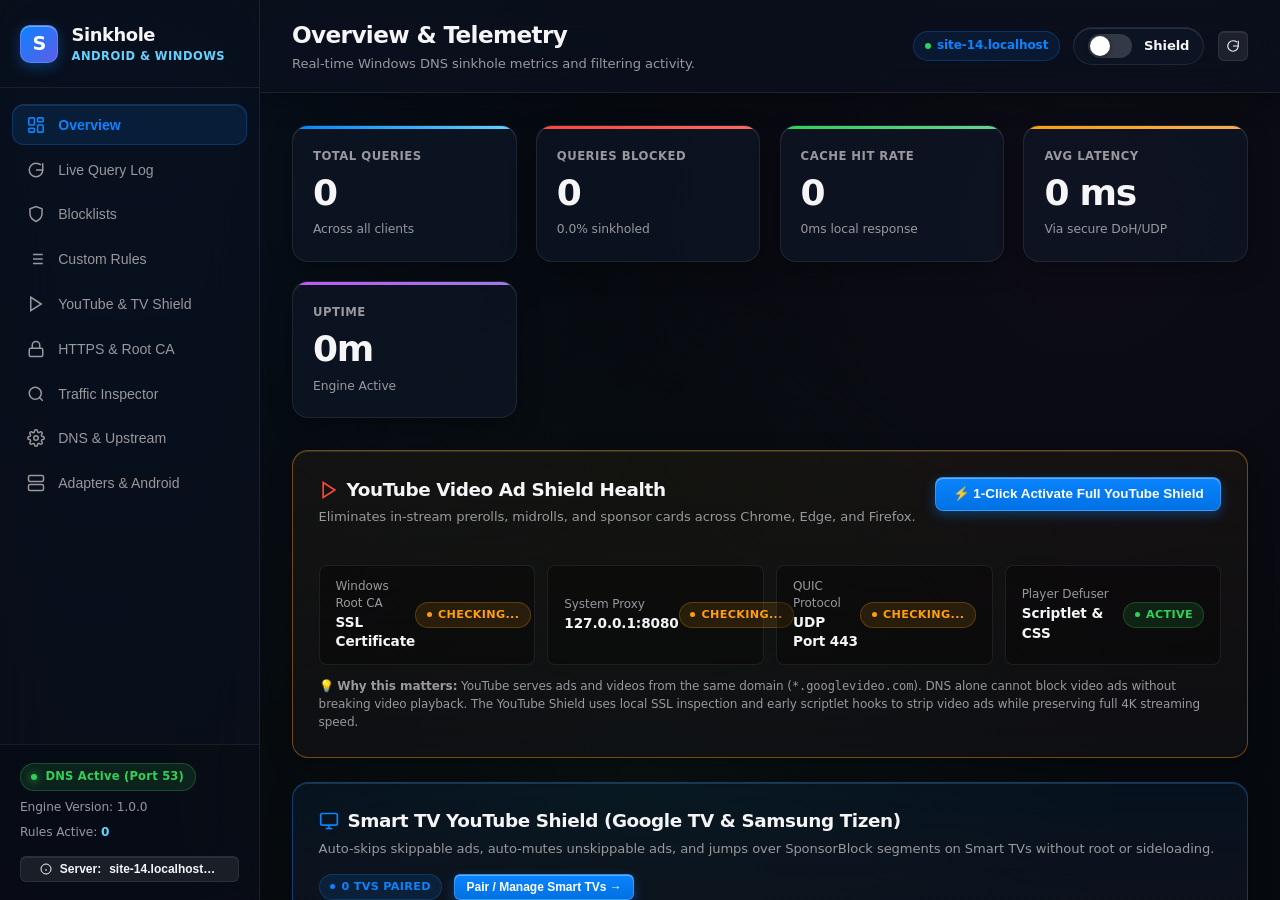
==== commit 0f65c3fa: "fix(tvshield): force-bypass unskippable TV ad pods & fix Tizen state-change ad clearing" ====
--- a/android/app/src/main/assets/index.html
+++ b/android/app/src/main/assets/index.html
@@ -1871,7 +1871,7 @@
               <span>Smart TV YouTube Shield (Google TV &amp; Samsung Tizen)</span>
             </div>
             <div class="panel-sub" style="margin-bottom:0;">
-              Certificate-less YouTube Lounge controller: auto-skips video ads in milliseconds, mutes unskippable ads, and skips SponsorBlock segments across multiple TVs simultaneously.
+              Certificate-less YouTube Lounge controller: auto-skips skippable ads instantly, mutes &amp; force-closes unskippable 30–60s ad pods after ~5s, and skips SponsorBlock segments across multiple TVs simultaneously.
             </div>
           </div>
 
@@ -1961,8 +1961,8 @@
         <div style="margin-top:1.35rem; padding-top:1.15rem; border-top:1px solid var(--glass-border); display:flex; flex-direction:column; gap:0.75rem;">
           <label class="apple-switch" style="justify-content:space-between; width:100%; border-radius:var(--radius-md); padding:0.7rem 1rem; background:rgba(0,0,0,0.2);">
             <div>
-              <div style="font-weight:600; font-size:0.88rem;">Auto-Skip Skippable Video Ads</div>
-              <div style="font-size:0.74rem; color:var(--text-secondary); font-weight:normal;">Triggers instant Skip the millisecond YouTube's skip button unlocks on Google TV &amp; Samsung Tizen.</div>
+              <div style="font-weight:600; font-size:0.88rem;">Auto-Skip Skippable &amp; Force-Bypass Unskippable Ads</div>
+              <div style="font-size:0.74rem; color:var(--text-secondary); font-weight:normal;">Clicks Skip instantly when unlocked, and force-closes unskippable 15–60s TV ad pods after ~5s (resuming your exact playback timestamp).</div>
             </div>
             <input type="checkbox" id="tvSkipAdsToggle" checked onchange="saveTVConfig()">
             <div class="apple-switch-track"><div class="apple-switch-thumb"></div></div>
@@ -1970,8 +1970,8 @@
 
           <label class="apple-switch" style="justify-content:space-between; width:100%; border-radius:var(--radius-md); padding:0.7rem 1rem; background:rgba(0,0,0,0.2);">
             <div>
-              <div style="font-weight:600; font-size:0.88rem;">Auto-Mute Unskippable Ads &amp; Restore Volume</div>
-              <div style="font-size:0.74rem; color:var(--text-secondary); font-weight:normal;">Silences unskippable prerolls/midrolls immediately and restores your exact TV volume when the video begins.</div>
+              <div style="font-weight:600; font-size:0.88rem;">Auto-Mute During 5s Ad Countdown &amp; Restore Volume</div>
+              <div style="font-size:0.74rem; color:var(--text-secondary); font-weight:normal;">Silences ad audio at 0.0s while awaiting skip/force-bypass, then restores your exact TV volume automatically.</div>
             </div>
             <input type="checkbox" id="tvMuteAdsToggle" checked onchange="saveTVConfig()">
             <div class="apple-switch-track"><div class="apple-switch-thumb"></div></div>
@@ -2011,6 +2011,9 @@
             <div>• <strong>Wi-Fi Router (Protects All Devices):</strong> Open <code>http://192.168.68.1</code> (or your router app) &gt; <strong>DHCP / DNS</strong> &gt; Set Primary DNS to <code id="tvDnsIpInline3">192.168.68.51</code>.</div>
             <div>• <strong>Google TV / Android TV:</strong> <em>Settings &gt; Network &amp; Internet &gt; [Your Wi-Fi] &gt; IP settings &gt; Static</em> &gt; Keep IP &amp; Gateway (<code>192.168.68.1</code>) &gt; Set <strong>DNS 1</strong> &amp; <strong>DNS 2</strong> to <code>192.168.68.51</code>.</div>
             <div>• <strong>Samsung Smart TV (Tizen OS):</strong> <em>Settings &gt; All Settings &gt; Connection &gt; Network &gt; Network Status &gt; IP Settings &gt; DNS Setting &gt; Enter manually</em> &gt; Enter <code>192.168.68.51</code> &gt; OK.</div>
+            <div style="padding-top:0.45rem; border-top:1px solid var(--glass-border); color:var(--text-secondary);">
+              💡 <strong>Want 0.0-second pre-frame blocking?</strong> On official TV YouTube apps, YouTube's servers require ~5s of muted ad time before allowing remote force-skip. For 0-second client-side blocking, you can optionally sideload <strong>TizenTube</strong> (via TizenBrewInstaller) on Samsung Tizen or <strong>SmartTube</strong> on Google TV alongside Sinkhole DNS.
+            </div>
           </div>
         </details>
       </div>
